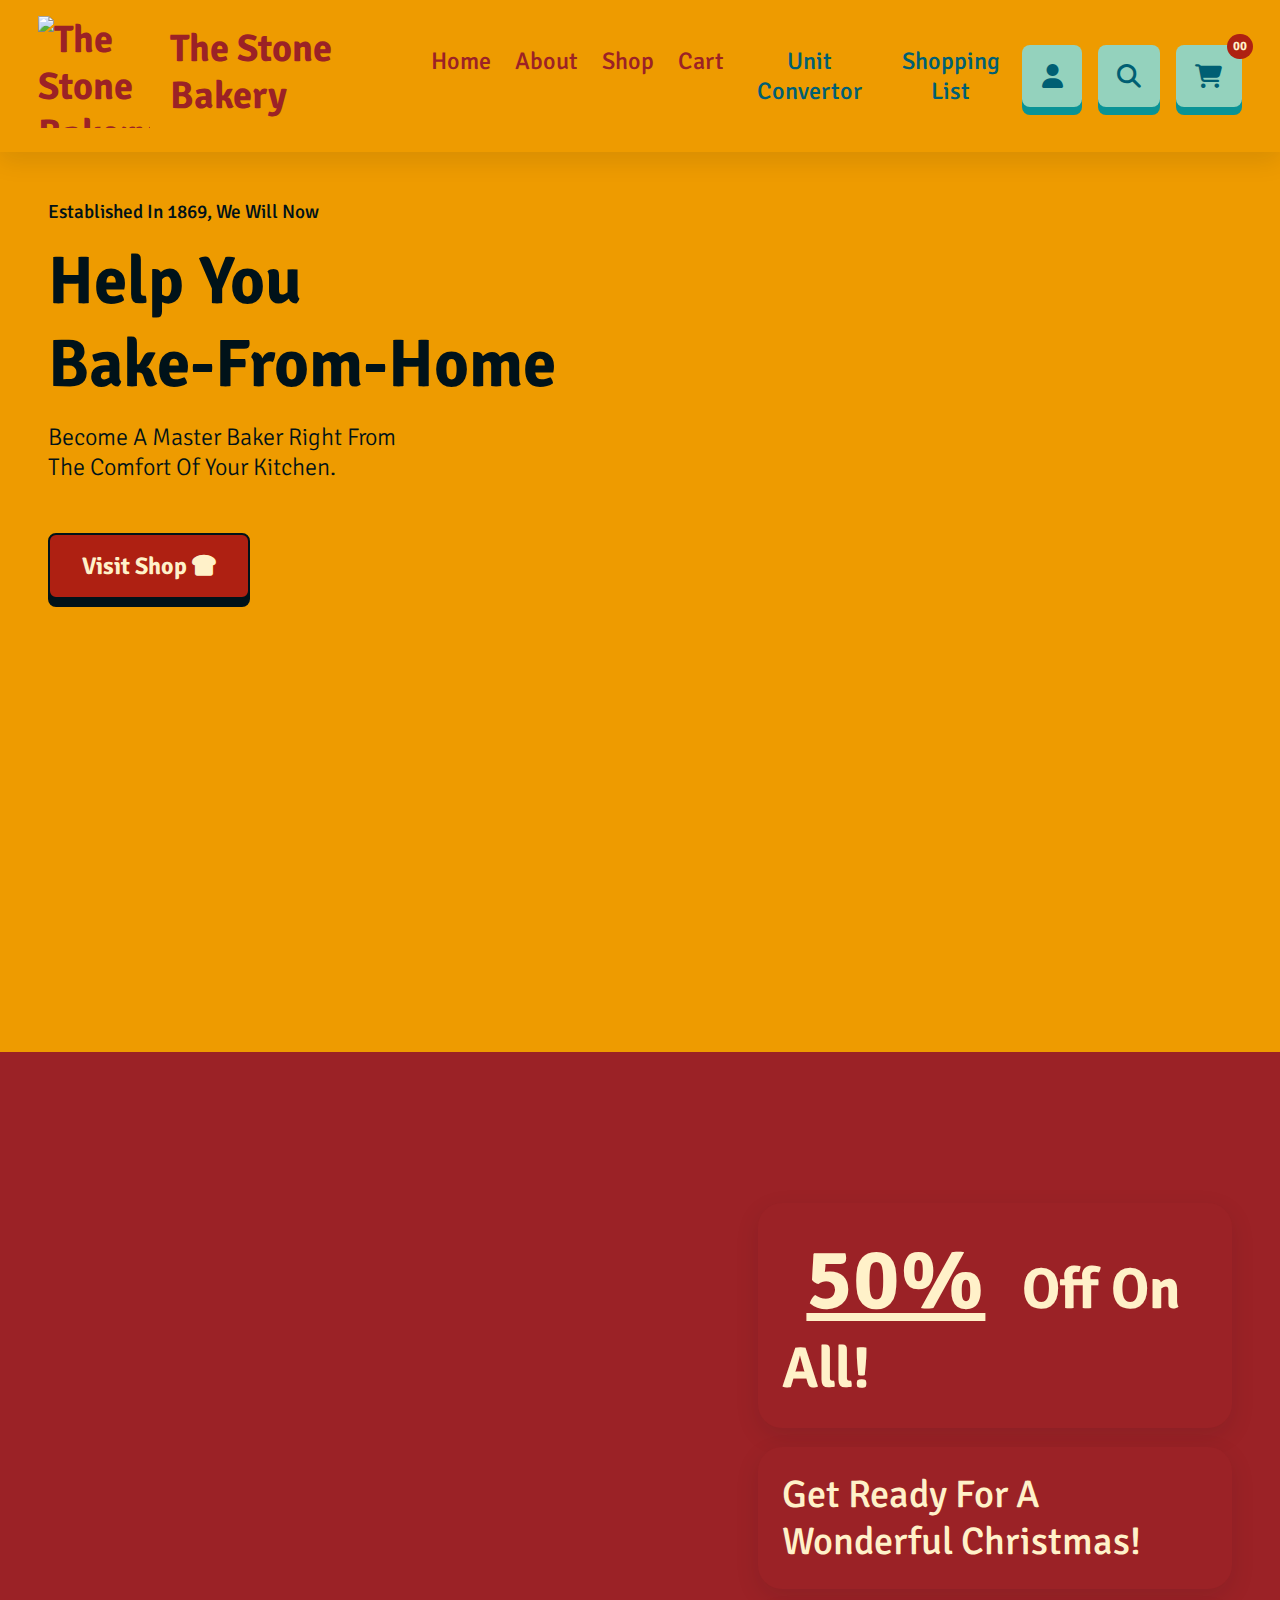
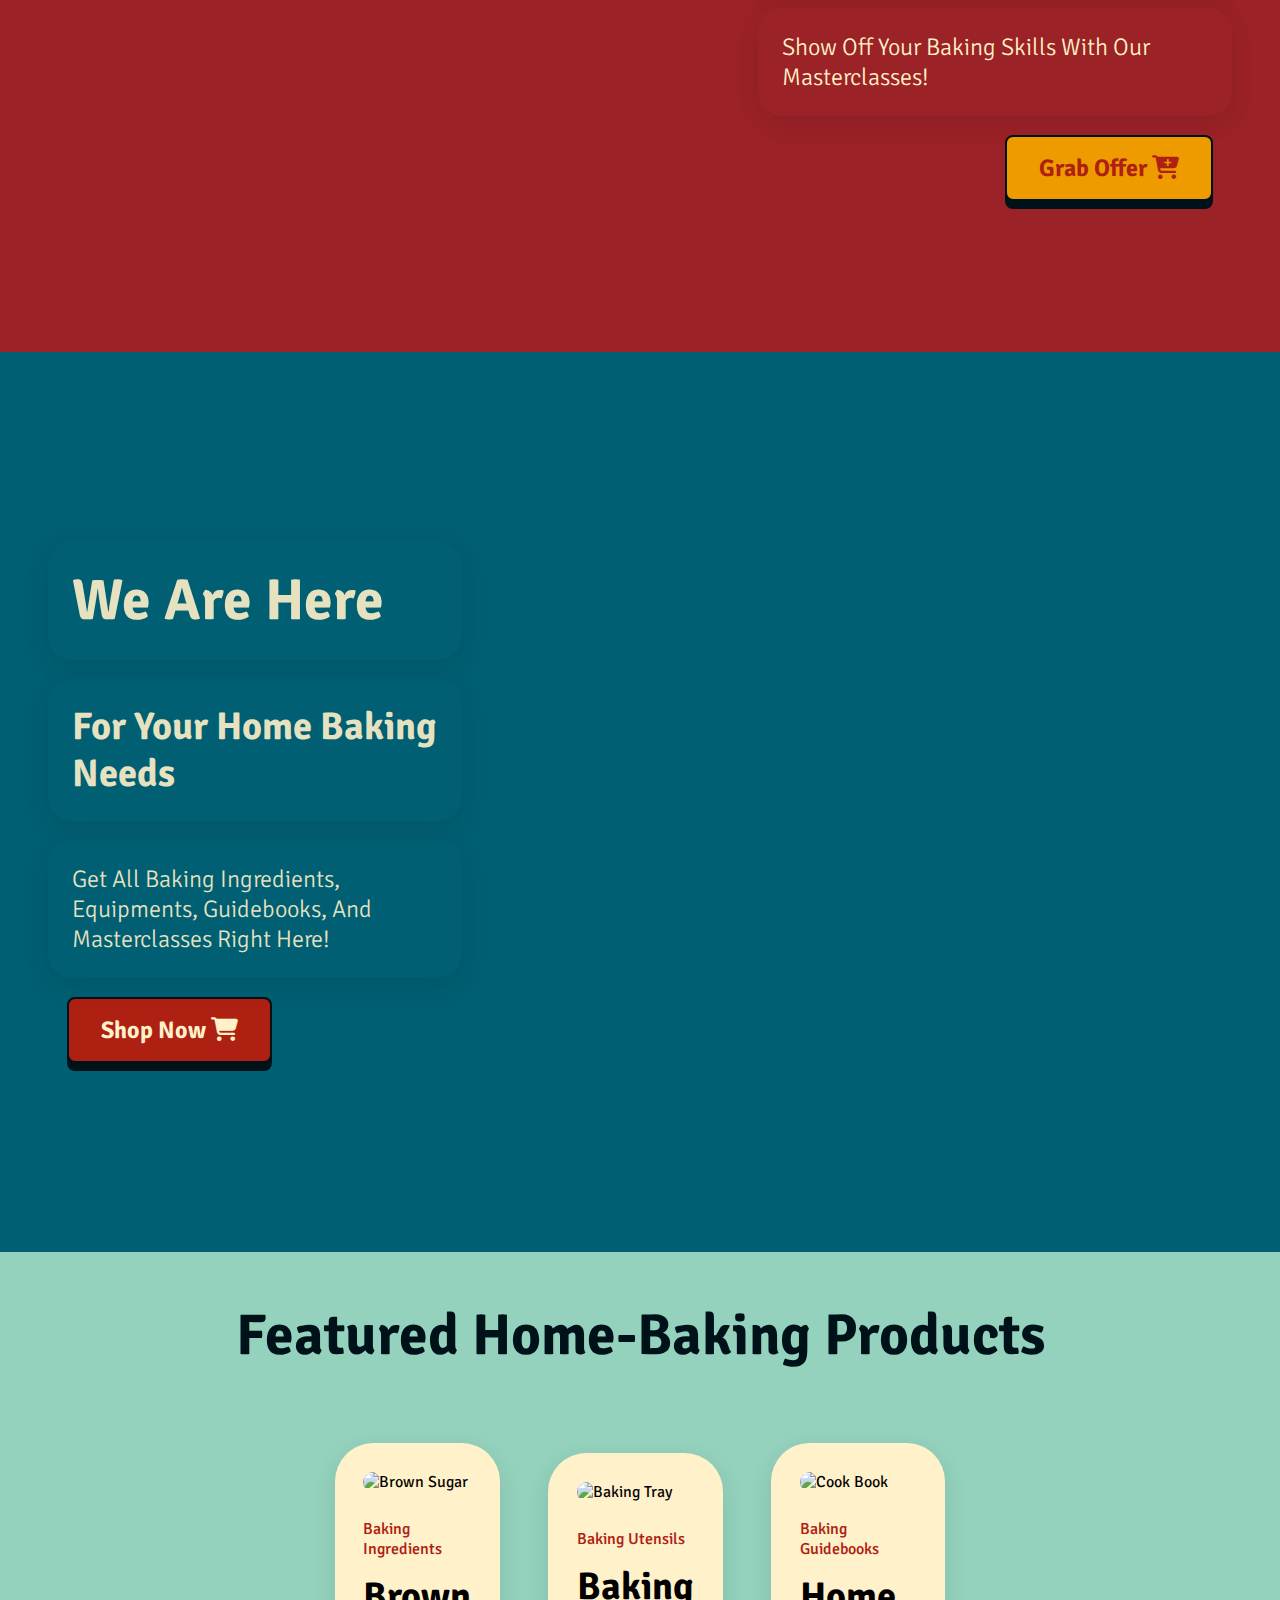
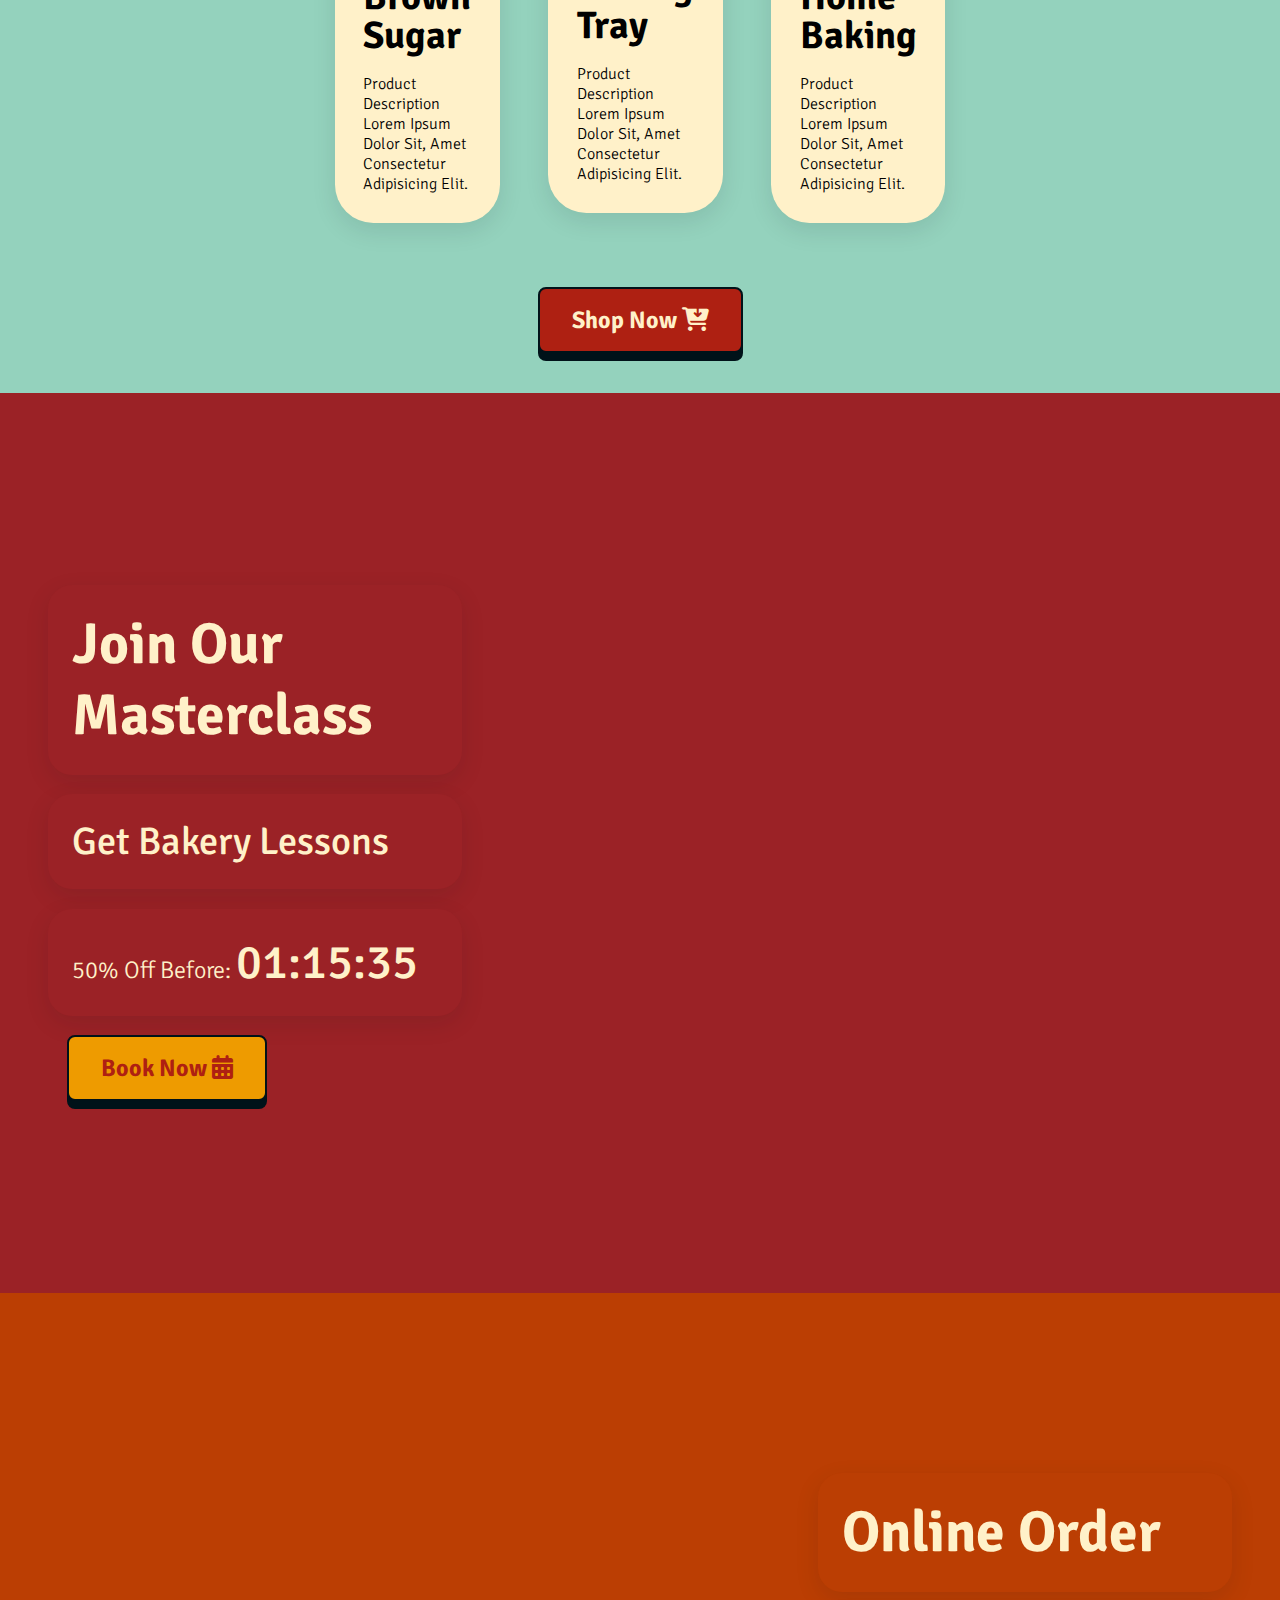
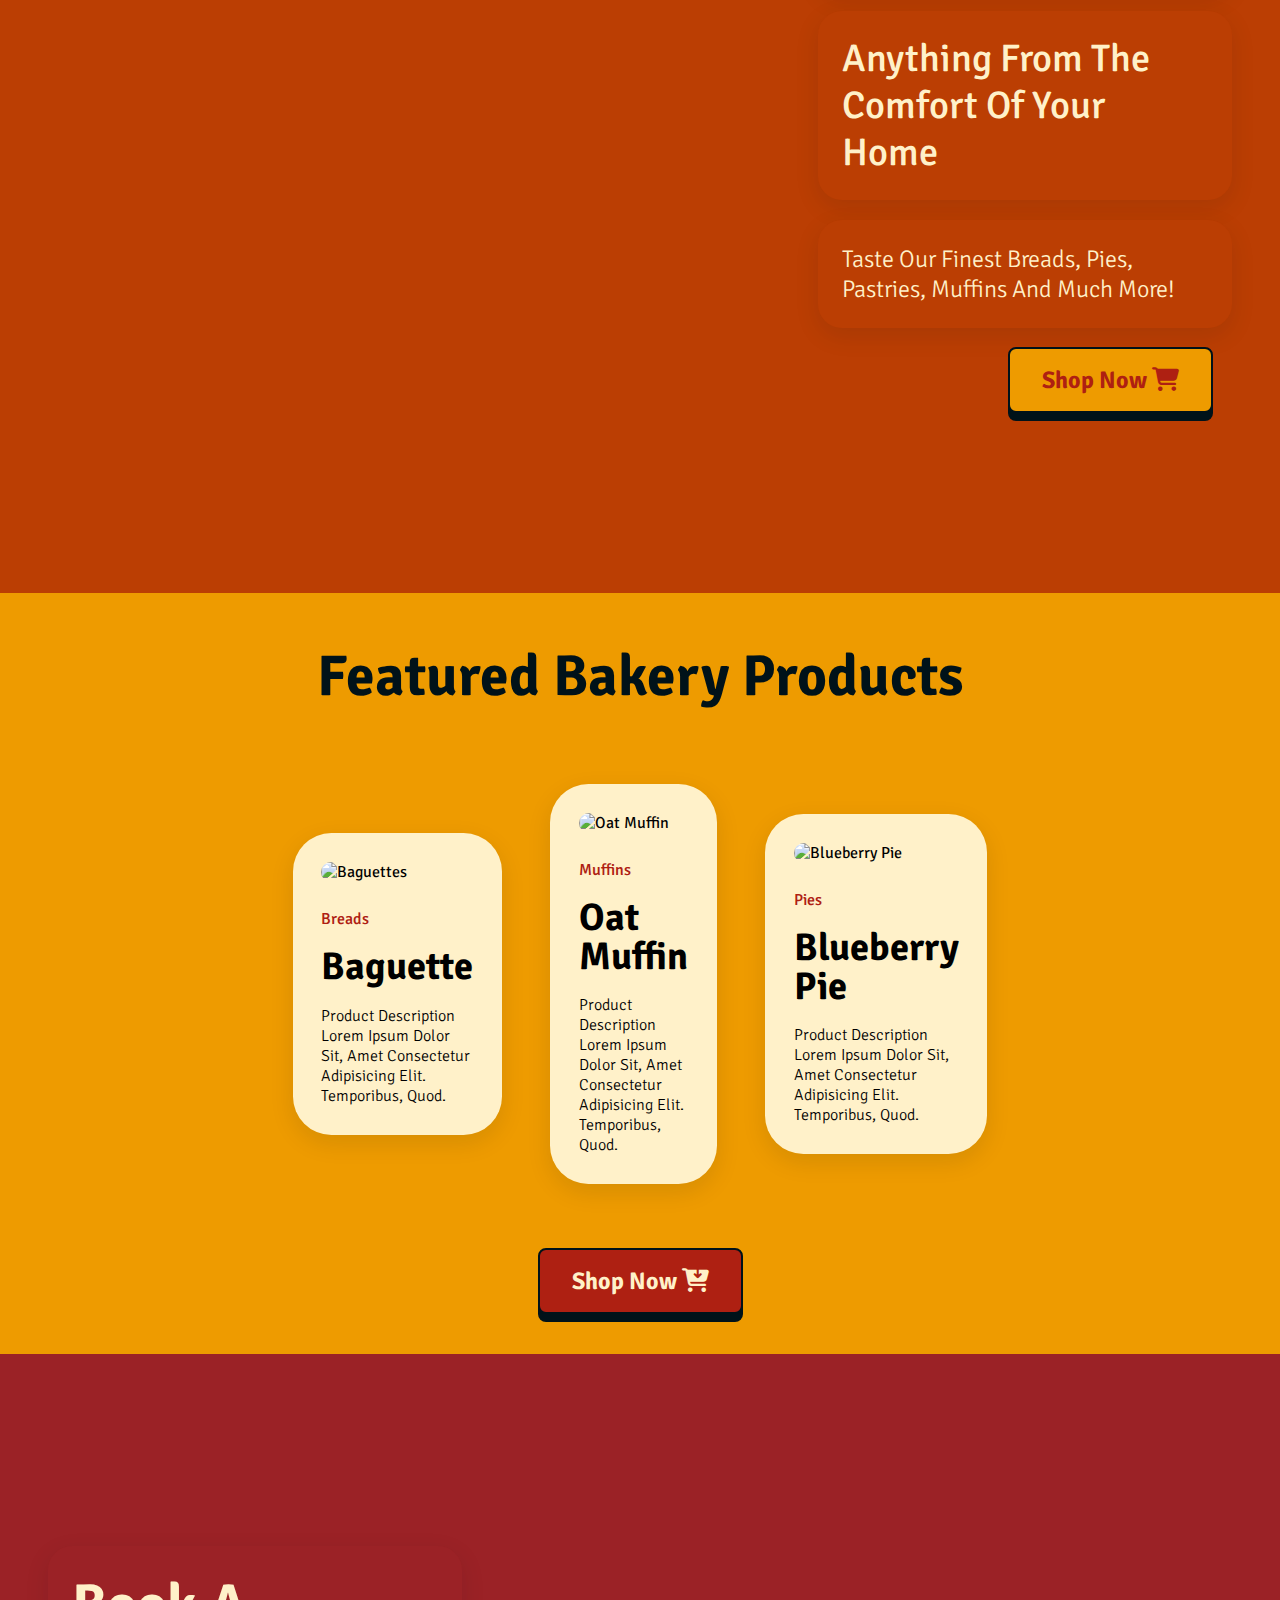
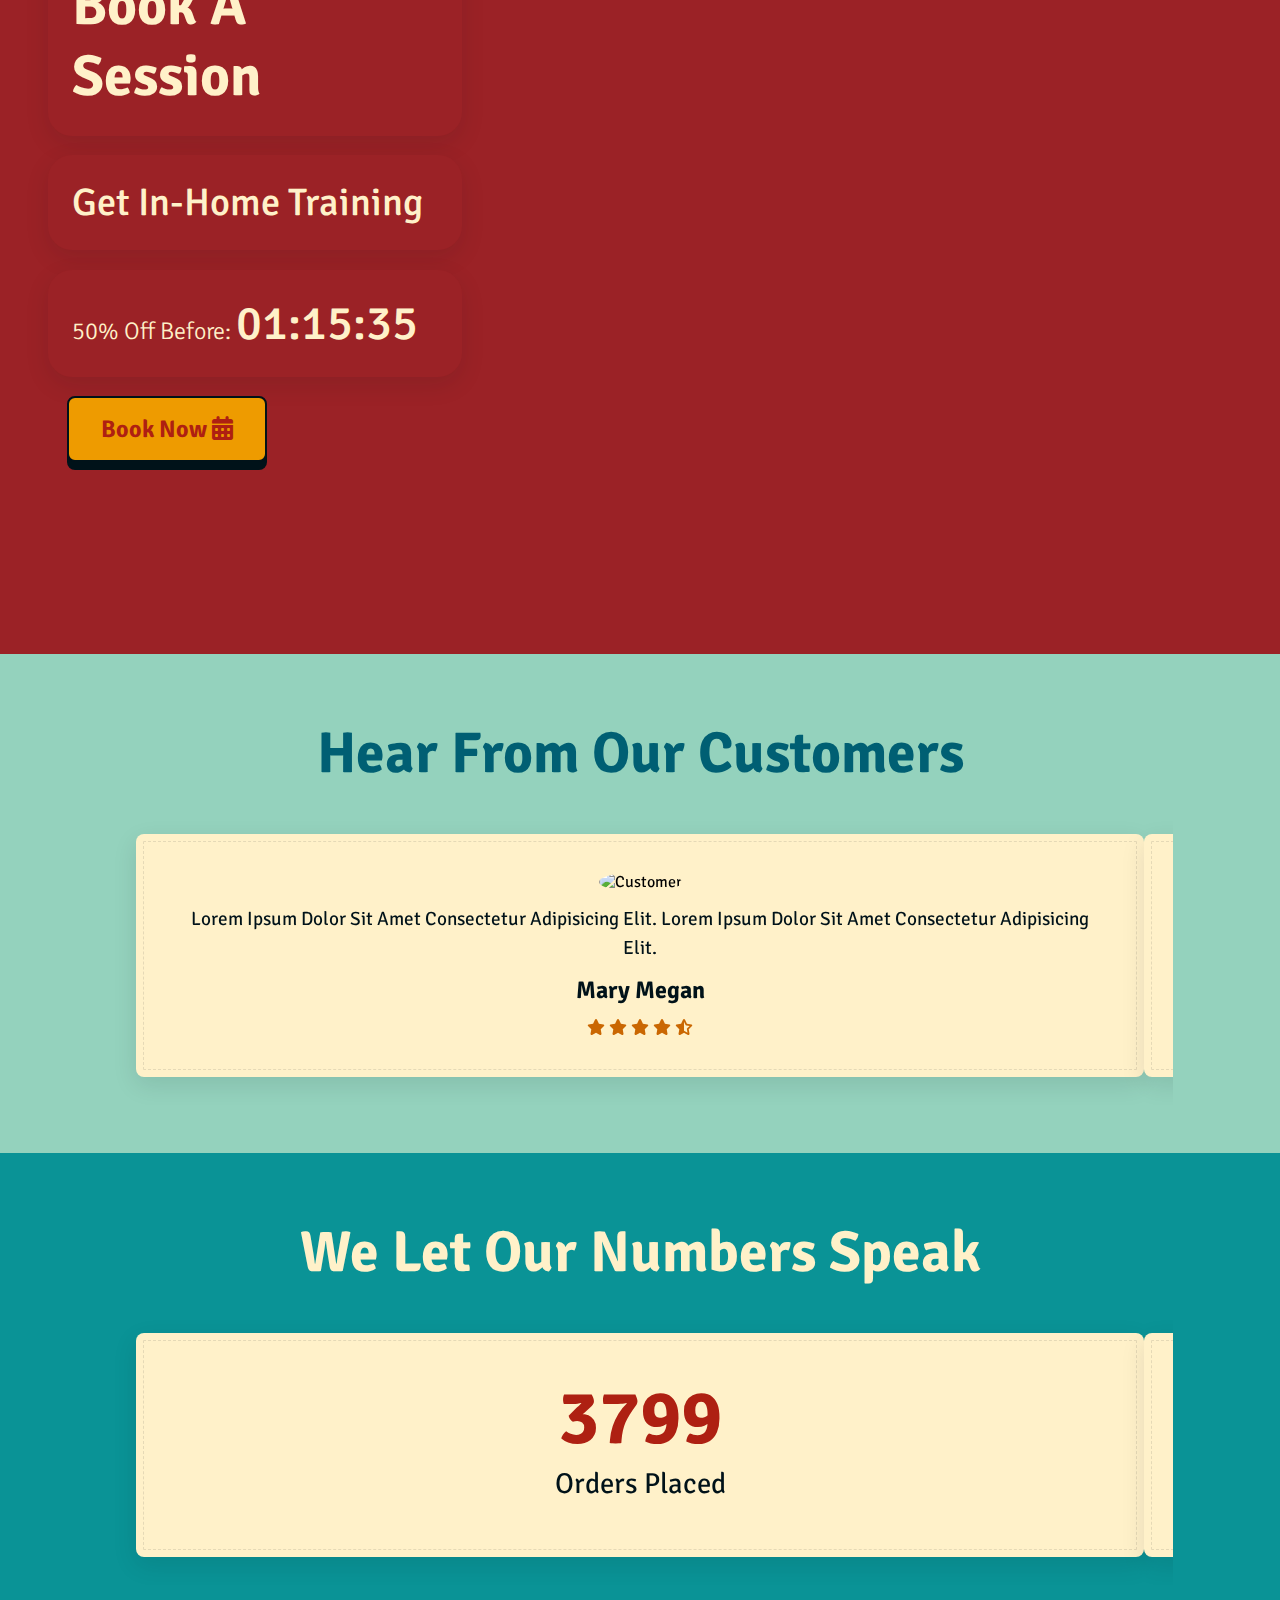
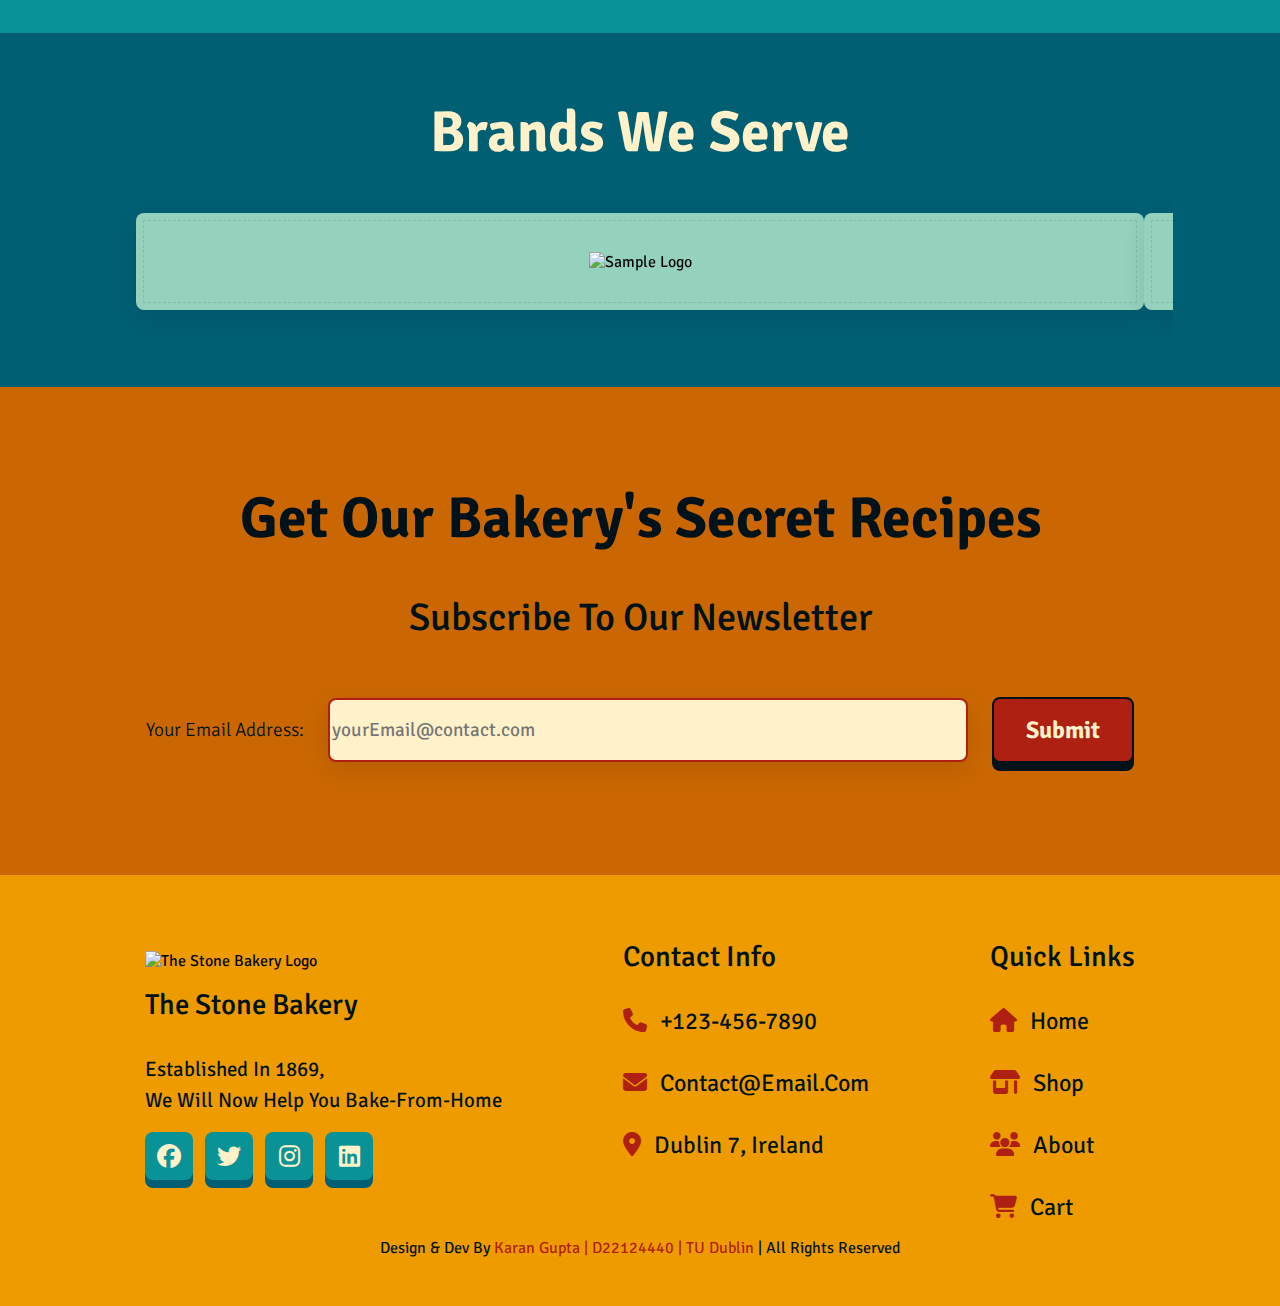
==== index.html @ f8091e41 "Add files via upload" ====
<!DOCTYPE html>
<html lang="en">
  <head>
    <meta charset="UTF-8" />
    <meta http-equiv="X-UA-Compatible" content="IE=edge" />
    <meta name="viewport" content="width=device-width, initial-scale=1.0" />
    <meta
      name="description"
      content="Your favorite bakery in Dublin, The Stone Bakers, established in 1869, is now going to give you a helping hand in your home baking efforts!"
    />
    <meta
      name="keywords"
      content="Bakery, Home Baking, Bakers, Learn Baking, Dublin Bakery"
    />
    <meta name="author" content="The Stone Bakers" />

    <title>Home: The Stone Bakery</title>

    <!-- favicon link-->
    <link
      rel="icon"
      type="image/x-icon"
      href="img/TheStoneBakery_Favicon.png"
    />

    <!-- css stylesheet link -->
    <link rel="stylesheet" href="styles.css" />

    <!-- font awesome cdn link -->
    <link
      rel="stylesheet"
      href="https://cdnjs.cloudflare.com/ajax/libs/font-awesome/6.2.1/css/all.min.css"
    />

    <!-- swiper slider CDN -->
    <link
      rel="stylesheet"
      href="https://cdn.jsdelivr.net/npm/swiper@8/swiper-bundle.min.css"
    />
  </head>

  <body>
    <!-- header sections starts -->
    <header class="header">
      <!-- brand logo -->
      <a href="index.html" class="logo">
        <img
          src="img/StoneBakeryLogo-01.png"
          alt="the stone bakery logo"
          title="the stone bakery logo"
        />
        The Stone Bakery</a
      >

      <!-- navigation menu starts -->
      <nav class="navbar">
        <i class="fas fa-times" id="head-nav-close"></i>
        <a href="index.html" title="home">
          <i class="fas fa-home-lg"></i> Home</a
        >
        <a href="about.html" title="about us">
          <i class="fas fa-users"></i> About</a
        >
        <a href="shop.html" title="bakery shop">
          <i class="fas fa-shop"></i>Shop</a
        >
        <a href="cart.html" title="shopping cart">
          <i class="fas fa-cart-shopping"></i>Cart</a
        >
        <button type="button" id="unitBtn" title="unit convertor">
          <i class="fas fa-weight"></i> unit convertor
        </button>
        <button type="button" id="groceryBtn" title="my grocery list">
          <i class="fas fa-list-check"></i> shopping list
        </button>
      </nav>
      <!-- navigation menu ends -->

      <!-- nav menu icons start -->
      <section class="icons">
        <button
          class="fas fa-user"
          id="login-btn"
          title="user login"
          type="button"
        ></button>

        <button
          class="fas fa-search"
          id="search-btn"
          title="search"
          type="button"
        ></button>
        <button
          class="fas fa-shopping-cart"
          id="cart-btn"
          title="shopping cart"
          type="button"
        >
          <div class="itemNumIndicator"><p id="headerItemCount">00</p></div>
        </button>
        <button
          class="fas fa-bars"
          id="menu-btn"
          title="menu"
          type="button"
        ></button>
      </section>
      <!-- nav menu icons ends -->

      <!-- search input box starts -->
      <form action="" class="search-form">
        <div class="fas fa-times" id="search-close"></div>
        <input
          type="search"
          name="search"
          id="filterInput"
          placeholder="search from menu..."
        />

        <ul id="names" class="collection with-header">
          <li class="collection-item">
            <a href="">flat bread</a>
          </li>

          <li class="collection-item">
            <a href="">brown bread</a>
          </li>

          <li class="collection-item">
            <a href="">multigrain</a>
          </li>

          <li class="collection-item">
            <a href="">soda bread</a>
          </li>

          <li class="collection-item">
            <a href="">sourdough</a>
          </li>

          <li class="collection-item">
            <a href="">whole wheat</a>
          </li>

          <li class="collection-item">
            <a href="">yeast</a>
          </li>

          <li class="collection-item">
            <a href="">eggs</a>
          </li>

          <li class="collection-item">
            <a href="">flour</a>
          </li>

          <li class="collection-item">
            <a href="">sugar</a>
          </li>

          <li class="collection-item">
            <a href="">bread pan</a>
          </li>

          <li class="collection-item">
            <a href="">apple pie</a>
          </li>

          <li class="collection-item">
            <a href="">walnut pie</a>
          </li>

          <li class="collection-item">
            <a href="">date pie</a>
          </li>

          <li class="collection-item">
            <a href="">bear claw</a>
          </li>

          <li class="collection-item">
            <a href="">cheese cake</a>
          </li>

          <li class="collection-item">
            <a href="">rolling pin</a>
          </li>

          <li class="collection-item">
            <a href="">banana bread</a>
          </li>

          <li class="collection-item">
            <a href="">fig cake</a>
          </li>

          <li class="collection-item">
            <a href="">apple cake</a>
          </li>

          <li class="collection-item">
            <a href="">swiss roll</a>
          </li>

          <li class="collection-item">
            <a href="">carrot cake</a>
          </li>

          <li class="collection-item">
            <a href="">pineapple pastry</a>
          </li>

          <li class="collection-item">
            <a href="">butterscotch pastry</a>
          </li>

          <li class="collection-item">
            <a href="">cream</a>
          </li>

          <li class="collection-item">
            <a href="">butter</a>
          </li>

          <li class="collection-item">
            <a href="">baking soda</a>
          </li>

          <li class="collection-item">
            <a href="">raisins</a>
          </li>

          <li class="collection-item">
            <a href="">mixing bowls</a>
          </li>

          <li class="collection-item">
            <a href="">whipper</a>
          </li>

          <li class="collection-item">
            <a href="">baking paper</a>
          </li>

          <li class="collection-item">
            <a href="">berries</a>
          </li>
        </ul>
      </form>
      <!-- search input box ends -->

      <!-- shopping cart box starts  -->
      <section class="shopping-cart">
        <i class="fas fa-times" id="head-cart-close"></i>
        <h3>Total Items in Your Cart:</h3>
        <h2 id="headerCartQuantity">00</h2>
        <h3>Your Total Bill:</h3>
        <h2 id="headerCartPrice">00</h2>
        <a href="cart.html"
          ><button type="button" class="tertiaryBtn">
            View Your Cart <i class="fas fa-cart-shopping"></i></button
        ></a>
      </section>

      <!-- shopping cart box ends  -->

      <!-- user login form box starts -->

      <form onsubmit="alertOnSubmit()" class="login-form">
        <h3>
          <i class="fas fa-user-circle"></i> login
          <i class="fas fa-times" id="head-login-close"></i>
        </h3>

        <p>
          Email Address:
          <input
            type="email"
            class="box"
            title="email address"
            placeholder="yourName@example.com"
            id="header-login-email"
            oninput="emailValidityCheck(headerInputEmail, headerOutputEmail)"
          />
        </p>
        <div id="email-output">required</div>

        <p>
          Password:
          <input
            type="password"
            class="box"
            placeholder="your password"
            title="password"
            id="header-login-psw"
            oninput="passwordValidityCheck(headerInputPsw, headerOutputPsw)"
          />
        </p>
        <div id="header-psw-output">required</div>

        <p>forgot your password? <a href="#">click here</a></p>
        <p>don't have an account? <a href="#">create now</a></p>
        <button class="primaryBtn" type="submit">
          login <i class="fas fa-user"></i>
        </button>
      </form>

      <!-- user login form box ends -->

      <!-- weight convertor modal box starts -->
      <form action="" class="convertor-form">
        <h3>
          <i class="fas fa-spoon"></i> Unit Convertor
          <i class="fas fa-times" id="close-convertor"></i>
        </h3>

        <p>Quantity:</p>
        <article class="input-wrapper">
          <label for="cups">cups: </label>
          <input type="number" id="cups" value="1" />
        </article>

        <article class="input-wrapper">
          <label for="tbsp">tablespoon (tbsp): </label>
          <input type="number" id="tbsp" />
        </article>

        <article class="input-wrapper">
          <label for="tsp">teaspoon (tsp): </label>
          <input type="number" id="tsp" />
        </article>

        <article class="input-wrapper">
          <label for="oz">ounces (oz): </label>
          <input type="number" id="oz" />
        </article>

        <article class="input-wrapper">
          <label for="gms">grams (gms): </label>
          <input type="number" id="gms" />
        </article>

        <article class="input-wrapper">
          <label for="ml">milliliters (ml): </label>
          <input type="number" id="ml" />
        </article>

        <p>Temperature:</p>
        <article class="input-wrapper">
          <label for="degC">deg celsius (deg C): </label>
          <input type="number" id="degC" value="1" />
        </article>

        <article class="input-wrapper">
          <label for="degF">deg fahrenheit (deg F):</label>
          <input type="number" id="degF" />
        </article>
      </form>
      <!-- weight convertor modal box ends -->

      <!-- my grocery list modal box starts -->
      <section class="groceryList">
        <h2>shopping list <i class="fas fa-times" id="close-grocery"></i></h2>

        <article id="newTask">
          <input type="text" placeholder="add item here..." />
          <button type="button" class="secondaryBtn" id="push">Add</button>
        </article>

        <div id="tasks"></div>
      </section>
      <!-- my grocery list modal box ends -->
    </header>
    <!-- header sections ends -->

    <!-- home section starts -->
    <main class="home">
      <!-- hero section starts -->

      <section class="hero" id="hero">
        <article class="heroText">
          <h4>Established in 1869, we will now</h4>
          <h1>
            Help you <br />
            bake-from-home
          </h1>
          <p>Become a master baker right from the comfort of your kitchen.</p>
        </article>
        <article class="heroBtns">
          <a href="shop.html" class="secondaryBtn">
            visit Shop <i class="fas fa-bread-slice"></i>
          </a>
        </article>
      </section>

      <!-- hero section ends -->

      <!-- banner 1 starts -->
      <section class="banner1">
        <h2><span>50%</span> Off on all!</h2>
        <h3>Get Ready for a Wonderful Christmas!</h3>
        <h4>Show off your baking skills with our masterclasses!</h4>
        <button type="button" href="" class="tertiaryBtn">
          Grab Offer <i class="fas fa-cart-plus"></i>
        </button>
      </section>
      <!-- banner 1 ends -->

      <!-- banner 2 starts -->
      <section class="banner2">
        <h2>We are here</h2>
        <h3>for your home baking needs</h3>
        <h4>
          Get all baking ingredients, equipments, guidebooks, and masterclasses
          right here!
        </h4>
        <a href="shop.html" class="secondaryBtn">
          Shop Now <i class="fas fa-cart-shopping"></i>
        </a>
      </section>
      <!-- banner 2 ends -->
      <!-- banner 3 starts -->
      <section class="banner3">
        <h2>featured home-baking products</h2>
      </section>
      <!-- banner 3 ends -->

      <!-- banner 4 starts -->
      <section class="banner4">
        <section class="card-wrapper">
          <article class="card" id="productCard">
            <img src="img/product-brownSugar.jpg" alt="brown sugar" />
            <h4>baking ingredients</h4>
            <h2>brown sugar</h2>
            <p>
              product description Lorem ipsum dolor sit, amet consectetur
              adipisicing elit.
            </p>
          </article>
          <article class="card" id="productCard">
            <img src="img/product-bakingTray.jpg" alt="baking tray" />
            <h4>baking utensils</h4>
            <h2>baking tray</h2>

            <p>
              product description Lorem ipsum dolor sit, amet consectetur
              adipisicing elit.
            </p>
          </article>
          <article class="card" id="productCard">
            <img src="img/product-cookBook.jpg" alt="cook book" />
            <h4>baking guidebooks</h4>
            <h2>Home baking</h2>
            <p>
              product description Lorem ipsum dolor sit, amet consectetur
              adipisicing elit.
            </p>
          </article>
        </section>
        <a href="shop.html" class="secondaryBtn">
          Shop Now <i class="fas fa-cart-arrow-down"></i>
        </a>
      </section>
      <!-- banner 4 ends -->

      <!-- masterclass banner 1 starts -->

      <section class="masterclass1">
        <h2>Join our masterclass</h2>
        <h3>Get bakery lessons</h3>
        <h4>
          50% off before: <span class="timer" id="joinTimer">01:15:35</span>
        </h4>
        <button href="" type="button" class="tertiaryBtn">
          Book Now <i class="fas fa-calendar-alt"></i>
        </button>
      </section>

      <!-- masterclass banner 1 ends -->

      <!-- banner 5 starts -->

      <section class="banner5">
        <h2>Online order</h2>
        <h3>anything from the comfort of your home</h3>
        <h4>taste our finest breads, pies, pastries, muffins and much more!</h4>
        <a href="shop.html" class="tertiaryBtn">
          Shop Now <f class="fas fa-cart-shopping"></f>
        </a>
      </section>

      <!-- banner 5 ends -->

      <!-- banner 6 starts -->

      <section class="banner6">
        <h2>featured bakery products</h2>
      </section>

      <!-- banner 6 ends -->

      <!-- banner 7 starts -->

      <section class="banner7">
        <section class="card-wrapper">
          <article class="card" id="productCard">
            <img src="img/product-breadBaguette.jpg" alt="baguettes" />
            <h4>breads</h4>
            <h2>baguette</h2>
            <p>
              product description Lorem ipsum dolor sit, amet consectetur
              adipisicing elit. Temporibus, quod.
            </p>
          </article>
          <article class="card" id="productCard">
            <img src="img/product-oatMuffin.jpg" alt="oat Muffin" />
            <h4>muffins</h4>
            <h2>oat Muffin</h2>
            <p>
              product description Lorem ipsum dolor sit, amet consectetur
              adipisicing elit. Temporibus, quod.
            </p>
          </article>
          <article class="card" id="productCard">
            <img src="img/product-bluePie.jpg" alt="blueberry pie" />
            <h4>pies</h4>
            <h2>blueberry pie</h2>
            <p>
              product description Lorem ipsum dolor sit, amet consectetur
              adipisicing elit. Temporibus, quod.
            </p>
          </article>
        </section>
        <a href="shop.html" class="secondaryBtn">
          Shop Now <i class="fas fa-cart-arrow-down"></i>
        </a>
      </section>

      <!-- banner 7 ends -->

      <!-- masterclass banner 2 starts-->

      <section class="masterclass2">
        <h2>Book a session</h2>
        <h3>Get in-home training</h3>
        <h4>
          50% off before:
          <span class="timer" id="timer">01:15:35</span>
        </h4>
        <button type="button" href="" class="tertiaryBtn">
          Book Now <i class="fas fa-calendar-alt"></i>
        </button>
      </section>

      <!-- masterclass banner 2 ends-->

      <!-- testimonials banner starts -->

      <section class="review" id="review">
        <h2>Hear from our customers</h2>
        <article class="swiper review-slider">
          <article class="swiper-wrapper">
            <article title="customer1" class="swiper-slide box">
              <img src="img/home-profile1.jpg" alt="customer" />
              <p>
                Lorem ipsum dolor sit amet consectetur adipisicing elit. Lorem
                ipsum dolor sit amet consectetur adipisicing elit.
              </p>
              <h3>mary megan</h3>
              <article class="stars">
                <i class="fas fa-star"></i>
                <i class="fas fa-star"></i>
                <i class="fas fa-star"></i>
                <i class="fas fa-star"></i>
                <i class="fas fa-star-half-alt"></i>
              </article>
            </article>
            <article title="customer2" class="swiper-slide box">
              <img src="img/home-profile2.jpg" alt="customer" />
              <p>
                Lorem ipsum dolor sit amet consectetur adipisicing elit. Lorem
                ipsum dolor sit amet consectetur adipisicing elit.
              </p>
              <h3>emilia mason</h3>
              <article class="stars">
                <i class="fas fa-star"></i>
                <i class="fas fa-star"></i>
                <i class="fas fa-star"></i>
                <i class="fas fa-star"></i>
                <i class="fas fa-star-half-alt"></i>
              </article>
            </article>
            <article title="customer3" class="swiper-slide box">
              <img src="img/home-profile3.jpg" alt="customer" />
              <p>
                Lorem ipsum dolor sit amet consectetur adipisicing elit. Lorem
                ipsum dolor sit amet consectetur adipisicing elit.
              </p>
              <h3>pepper johnson</h3>
              <article class="stars">
                <i class="fas fa-star"></i>
                <i class="fas fa-star"></i>
                <i class="fas fa-star"></i>
                <i class="fas fa-star"></i>
                <i class="fas fa-star-half-alt"></i>
              </article>
            </article>
            <article title="customer4" class="swiper-slide box">
              <img src="img/home-profile4.jpg" alt="customer" />
              <p>
                Lorem ipsum dolor sit amet consectetur adipisicing elit. Lorem
                ipsum dolor sit amet consectetur adipisicing elit.
              </p>
              <h3>emma cooper</h3>
              <article class="stars">
                <i class="fas fa-star"></i>
                <i class="fas fa-star"></i>
                <i class="fas fa-star"></i>
                <i class="fas fa-star"></i>
                <i class="fas fa-star-half-alt"></i>
              </article>
            </article>
          </article>
        </article>
      </section>

      <!-- testimonials banner starts -->

      <!-- brandNumbers banner starts -->

      <section class="brandNumbers">
        <h2>we let our numbers speak</h2>
        <article class="swiper numBox-slider">
          <article class="swiper-wrapper">
            <article title="num1" class="swiper-slide box">
              <h3>3799</h3>
              <p>Orders Placed</p>
            </article>
            <article title="num2" class="swiper-slide box">
              <h3>48999</h3>
              <p>customers served</p>
            </article>
            <article title="num3" class="swiper-slide box">
              <h3>129</h3>
              <p>recipes owned</p>
            </article>
            <article title="num4" class="swiper-slide box">
              <h3>151</h3>
              <p>Years of baking</p>
            </article>
            <article title="num5" class="swiper-slide box">
              <h3>169</h3>
              <p>bakers trained</p>
            </article>
          </article>
        </article>
      </section>

      <!-- brandNumbers banner ends -->

      <!-- customer brands banner starts -->

      <section class="customerBrands">
        <h2>Brands we serve</h2>
        <article class="swiper brandBox-slider">
          <article class="swiper-wrapper">
            <article title="logo1" class="swiper-slide box">
              <img src="img/brandLogo.png" alt="sample logo" width="100px" />
            </article>
            <article title="logo2" class="swiper-slide box">
              <img src="img/brandLogo.png" alt="sample logo" width="100px" />
            </article>
            <article title="logo3" class="swiper-slide box">
              <img src="img/brandLogo.png" alt="sample logo" width="100px" />
            </article>
            <article title="logo4" class="swiper-slide box">
              <img src="img/brandLogo.png" alt="sample logo" width="100px" />
            </article>
            <article title="logo5" class="swiper-slide box">
              <img src="img/brandLogo.png" alt="sample logo" width="100px" />
            </article>
          </article>
        </article>
      </section>

      <!-- customer brands banner ends -->

      <!-- subscribeNews banner starts -->

      <section class="subscribeNews">
        <h2>get our bakery's secret recipes</h2>
        <h3>subscribe to our newsletter</h3>
        <form onsubmit="submitForm(homeSubscribeEmail)">
          <article class="inputField">
            <label for="email">your email address:</label>
            <input
              type="email"
              class="emailInput"
              name="email"
              id="subscribe-email-input"
              title="enter your email"
              placeholder="yourEmail@contact.com"
              oninput="emailValidityCheck(subscribeEmailInput, subscribeEmailOutputMsg)"
            />

            <button type="submit" class="secondaryBtn">submit</button>
          </article>
          <div id="subscribe-output-msg"></div>
        </form>
      </section>

      <!-- subscribeNews banner ends -->
    </main>

    <!-- home section ends -->

    <!-- footer section starts -->

    <footer class="footer" id="footer">
      <section class="box-container">
        <article class="box">
          <img
            src="img/TheStoneBakery_Favicon.png"
            alt="The stone bakery logo"
            width="64px"
          />
          <h3>The Stone bakery</h3>
          <p>
            Established In 1869, <br />
            We Will Now Help You Bake-From-Home
          </p>
          <article class="share">
            <a
              href="https://www.facebook.com/"
              class="fab fa-facebook"
              title="facebook"
            ></a>
            <a
              href="https://www.twitter.com/"
              class="fab fa-twitter"
              title="twitter"
            ></a>
            <a
              href="https://www.instagram.com/"
              class="fab fa-instagram"
              title="instagram"
            ></a>
            <a
              href="https://www.linkedin.com/"
              class="fab fa-linkedin"
              title="linkedin"
            ></a>
          </article>
        </article>
        <article class="box">
          <h3>contact info</h3>
          <a href="" class="links" title="links">
            <i class="fas fa-phone"></i> +123-456-7890
          </a>
          <a href="" class="links" title="links">
            <i class="fas fa-envelope"></i> contact@email.com
          </a>
          <a href="" class="links" title="links">
            <i class="fas fa-map-marker-alt"></i> dublin 7, ireland
          </a>
        </article>
        <article class="box">
          <h3>quick links</h3>
          <a href="index.html" class="links" title="links">
            <i class="fas fa-home"></i> home
          </a>
          <a href="shop.html" class="links" title="links">
            <i class="fas fa-shop"></i> shop
          </a>
          <a href="about.html" class="links" title="links">
            <i class="fas fa-users"></i> about
          </a>
          <a href="cart.html" class="links" title="links">
            <i class="fas fa-cart-shopping"></i> cart
          </a>
        </article>
      </section>
      <article class="credit">
        design & dev by <span>karan gupta | D22124440 | TU Dublin</span> | all
        rights reserved
      </article>
    </footer>

    <!-- footer section ends -->

    <!-- javascript link to external cdn for swiping images action -->
    <script src="https://cdn.jsdelivr.net/npm/swiper@8/swiper-bundle.min.js"></script>

    <!-- JavaScript file attached at the end to load content first and then the script -->
    <script src="javascript/products.js"></script>
    <script src="javascript/header.js"></script>
    <script src="javascript/index.js"></script>
  </body>
</html>
---- styles.css ----
/* Common Styles File for all HTML files index, about, shop, and cart */

/* font import from google fonts */
@import url("https://fonts.googleapis.com/css2?family=Signika+Negative:wght@300;400;500;600;700&display=swap");

/* Root style variables for the complete document for reduction in code repetition */

:root {
  --rubyRed: #9b2226;
  --rufous: #ae2012;
  --rust: #bb3e03;
  --alloyOrange: #ca6702;
  --gamboge: #ee9b00;
  --mediumChampagne: #e9d8a6;
  --middleBlueGreen: #94d2bd;
  --viridianGreen: #0a9396;
  --blueSapphire: #005f73;
  --richBlack: #001219;
  --antiquewhite: #fff1c9;
  --box-shadow: 0 0.5rem 1.5rem rgba(0, 18, 25, 0.1);
  --border: var(--rufous) 0.15rem solid;
  --border-small: var(--rufous) 0.05rem solid;
  --outline: 0.1rem solid rgba(0, 18, 25, 0.1);
  --outline-hover: 0.2rem solid var(--richBlack);
}

/* Standard root styles for the full body of html documents to reset box sizing and fonts */

* {
  font-family: "Signika Negative", sans-serif;
  margin: 0;
  box-sizing: border-box;
  outline: 0;
  border: none;
  text-decoration: none;
  text-transform: capitalize;
  transition: all 0.2s linear;
}

/* remove scroll in x-direction, set scroll behavior and set scroll padding to avoid clash of header bar and content */

html {
  overflow-x: hidden;
  scroll-behavior: smooth;
  scroll-padding-top: 7rem;
}

/* set background color of body */

body {
  background: var(--mediumChampagne);
  overflow-x: hidden;
}

/* button style starts*/

.primaryBtn {
  margin: 1rem auto;
  display: inline-block;
  padding: 1rem 2rem;
  font-size: 1.5rem;
  border-radius: 0.5rem;
  border: var(--gamboge) 0.15rem solid;
  color: var(--antiquewhite);
  cursor: pointer;
  background-color: var(--rufous);
  font-weight: 700;
  box-shadow: 0rem 0.5rem var(--gamboge);
}

.primaryBtn:active {
  transform: translateY(0.5rem);
  box-shadow: none;
  background: var(--alloyOrange);
}

.primaryBtn:hover {
  border-color: var(--richBlack);
}

.secondaryBtn {
  margin: 1rem auto;
  display: inline-block;
  padding: 1rem 2rem;
  font-size: 1.5rem;
  border-radius: 0.5rem;
  border: var(--richBlack) 0.15rem solid;
  color: var(--antiquewhite);
  cursor: pointer;
  background-color: var(--rufous);
  font-weight: 700;
  box-shadow: 0rem 0.5rem var(--richBlack);
}

.secondaryBtn:active {
  transform: translateY(0.5rem);
  box-shadow: none;
  background-color: var(--alloyOrange);
}

.secondaryBtn:hover {
  border-color: var(--gamboge);
}

.tertiaryBtn {
  margin: 1rem auto;
  display: inline-block;
  padding: 1rem 2rem;
  font-size: 1.5rem;
  border-radius: 0.5rem;
  border: var(--richBlack) 0.15rem solid;
  color: var(--rufous);
  cursor: pointer;
  background-color: var(--gamboge);
  font-weight: 700;
  box-shadow: 0rem 0.5rem var(--richBlack);
}

.tertiaryBtn:active {
  transform: translateY(0.5rem);
  box-shadow: none;
  background-color: var(--alloyOrange);
}

.tertiaryBtn:hover {
  border-color: var(--rufous);
}

/* button style ends*/

/* header navigation styles start */

.header {
  position: sticky;
  top: 0;
  left: 0;
  right: 0;
  z-index: 1000;
  display: flex;
  flex-direction: column;
  align-items: center;
  justify-content: center;
  padding: 1rem 0;
  background-color: var(--gamboge);
  box-shadow: var(--box-shadow);
}

.header .logo {
  font-size: 1.8rem;
  font-weight: 700;
  color: var(--rubyRed);
  display: flex;
  justify-content: center;
  align-items: center;
  gap: 0.5rem;
  margin-bottom: 0.5rem;
}
.header .logo img {
  width: 4rem;
  height: 4rem;
}

.header .navbar {
  display: none;
}

.header .navbar.active {
  position: absolute;
  top: 110%;
  box-shadow: var(--box-shadow);
  border-radius: 0.5rem;
  background-color: var(--antiquewhite);
  border: var(--border);
  display: flex;
  flex-direction: column;
  gap: 1rem;
  align-items: flex-start;
  padding: 0.5rem 1.5rem;
}

.header .navbar a {
  font-weight: 500;
  color: var(--rubyRed);
  font-size: 2.1rem;
}

.header .navbar i {
  font-size: 1.5rem;
  margin: 0.8rem 0.5rem;
  margin-left: 0;
  width: 1.5rem;
  height: 1.5rem;
}

.header .navbar button {
  font-weight: 500;
  color: var(--blueSapphire);
  font-size: 2.1rem;
  padding: 0;
  background: none;
  cursor: pointer;
}

.header .navbar a:active {
  color: var(--richBlack);
  text-decoration: underline;
}
.header .navbar button:active {
  color: var(--richBlack);
  text-decoration: underline;
}

#head-nav-close {
  font-size: 1.8rem;
  color: var(--rubyRed);
  padding: 0.5rem;
  align-self: flex-end;
}

#head-nav-close:hover {
  color: var(--blueSapphire);
  transform: scale(110%);
}

#head-nav-close:active {
  color: var(--blueSapphire);
  transform: scale(90%);
}

.header .icons {
  display: flex;
  justify-content: center;
  align-items: center;
  gap: 1rem;
}

#unitBtn .header .icons {
  display: flex;
  justify-content: space-between;
  align-items: center;
  gap: 1rem;
  margin-bottom: 0.5rem;
}

.header .icons button {
  /* height: 4rem;
  width: 4rem;
  line-height: 4rem; */
  border-radius: 0.5rem;
  background: var(--middleBlueGreen);
  color: var(--blueSapphire);
  font-size: 1.5rem;
  text-align: center;
  padding: 1.2rem;
  cursor: pointer;
  /* outline: none; */
  box-shadow: 0rem 0.5rem var(--viridianGreen);
}

#cart-btn {
  position: relative;
}

.header .icons .itemNumIndicator {
  position: absolute;
  background-color: var(--rufous);
  color: var(--antiquewhite);
  font-size: 0.8rem;
  top: -0.7rem;
  right: -0.7rem;

  height: 1.6rem;
  width: 1.6rem;
  border-radius: 50%;
  display: flex;
  justify-content: center;
  align-items: center;
}

.header .icons button:active {
  box-shadow: none;
  transform: translateY(0.5rem);
}

.header .icons button:last-child {
  border: none;
  color: var(--antiquewhite);
  cursor: pointer;
  background-color: var(--rufous);
  outline: none;
  box-shadow: 0rem 0.5rem var(--richBlack);
}
/* .header .icons button:last-child:hover {
  color: var(--antiquewhite);
  background-color: var(--rust);
  box-shadow: 0rem 0.5rem var(--richBlack);
} */

.header .icons button:last-child:active {
  color: var(--antiquewhite);
  background-color: var(--rust);
  transform: translateY(0.5rem);
  box-shadow: none;
}

/* search form in header style starts */

.header .search-form {
  display: none;
}

.header .search-form.active {
  position: absolute;
  top: 110%;
  width: 90%;
  background-color: var(--antiquewhite);
  border-radius: 0.5rem;
  overflow-x: hidden;
  overflow-y: scroll;
  display: flex;
  flex-direction: column;
  align-items: flex-start;
  gap: 1rem;
  box-shadow: var(--box-shadow);
  border: var(--rufous) 0.15rem solid;
  padding: 1.2rem;
}

.header .search-form input {
  border-radius: 1rem;
  border: var(--border-small);
  width: 100%;
  background-color: #fff;
  text-transform: none;
  font-size: 1.5rem;
  color: var(--richBlack);
  padding: 1.2rem;
  box-shadow: var(--box-shadow);
}

.header .search-form ul {
  list-style-type: none;
  font-size: 1.2rem;
  display: flex;
  flex-direction: column;
  flex-flow: wrap;
  gap: 0.5rem;
  margin-left: -2rem;
}

.header .search-form li {
  padding: 0.2rem 0;
}

.header .search-form a {
  color: var(--richBlack);
  text-decoration: underline;
}

#search-close {
  font-size: 1.8rem;
  color: var(--rubyRed);
  padding: 0.5rem;
  align-self: flex-end;
}

#search-close:hover {
  color: var(--blueSapphire);
  transform: scale(110%);
}
#search-close:active {
  color: var(--blueSapphire);
  transform: scale(90%);
}

/* search form in header style ends */

/* shopping cart box in header style starts */
.header .shopping-cart {
  display: none;
}

.header .shopping-cart.active {
  position: absolute;
  top: 110%;
  display: flex;
  flex-direction: column;
  align-items: center;
  justify-content: space-between;
  padding: 1rem;
  border-radius: 0.5rem;
  box-shadow: var(--box-shadow);
  width: 90%;
  background: var(--antiquewhite);
  border: var(--rufous) 0.15rem solid;
  padding: 1.2rem;
}

.header .shopping-cart h3 {
  font-size: 1.5rem;
  font-weight: 500;
  color: var(--richBlack);
}

.header .shopping-cart h2 {
  font-size: 2.4rem;
  font-weight: 700;
  color: var(--rubyRed);
  margin-bottom: 1rem;
}

.counterIcons {
  display: flex;
  flex-direction: row;
  justify-content: center;
  align-items: center;
  gap: 1rem;
}

.counterIcons .quantity {
  text-align: center;
  font-size: 1.8rem;
  border-radius: 0.5rem;
  box-shadow: inset 0 0 0.4rem grey;
  border: var(--border);
  background: var(--antiquewhite);
  padding: 1rem;
}

.counterIcons .fa-minus-circle {
  font-size: 2.5rem;
  cursor: pointer;
  color: var(--rufous);
}

.counterIcons .fa-minus-circle:active {
  color: var(--gamboge);
  transform: scale(80%);
}

.counterIcons .fa-plus-circle {
  font-size: 2.5rem;
  cursor: pointer;
  color: var(--rufous);
}

.counterIcons .fa-plus-circle:hover {
  color: var(--rust);
  transform: scale(120%);
}

.counterIcons .fa-plus-circle:active {
  color: var(--gamboge);
  transform: scale(80%);
}

.header .shopping-cart .total {
  font-size: 2rem;
  padding: 0.5rem 0;
  text-align: center;
  color: var(--rufous);
  font-weight: 300;
}

.header .shopping-cart .total #totalValue {
  font-weight: 700;
}

.header .shopping-cart .primaryBtn {
  display: block;
  text-align: center;
  margin: 1rem auto;
}

#head-cart-close {
  font-size: 1.8rem;
  color: var(--rubyRed);
  padding: 0.5rem;
  align-self: flex-end;
}

#head-cart-close:hover {
  color: var(--blueSapphire);
  transform: scale(110%);
}

#head-cart-close:active {
  color: var(--blueSapphire);
  transform: scale(90%);
}

/* shopping cart box in header style ends */

/* user login form box style starts */

.header .login-form {
  display: none;
}

.header .login-form.active {
  position: absolute;
  top: 110%;
  width: 90%;
  box-shadow: var(--box-shadow);
  border: var(--border);
  padding: 1.2rem;
  border-radius: 0.5rem;
  background-color: var(--antiquewhite);
  text-align: center;
  display: flex;
  flex-direction: column;
  justify-content: space-between;
  align-items: flex-start;
  gap: 0.8rem;
}

.header .login-form h3 {
  font-size: 2rem;
  color: var(--rufous);
  align-self: center;
  display: flex;
  gap: 3rem;
  align-items: baseline;
}

.header .login-form .box {
  width: 100%;
  background-color: #fff;
  border-radius: 0.5rem;
  padding: 0.5rem;
  font-size: 1.2rem;
  color: var(--black);
  text-transform: none;
  border: var(--border-small);
  box-shadow: var(--box-shadow);
}

.header .login-form p {
  font-size: 1.2rem;
  padding: 0.4rem 0;
  color: var(--richBlack);
  text-align: left;
  width: 100%;
}

.header .login-form p a {
  color: var(--rufous);
  text-decoration: underline;
  font-weight: 500;
}

.header .login-form p a:hover {
  color: var(--blueSapphire);
}

.header .login-form p a:active {
  color: var(--richBlack);
}

.header .login-form #loginBtn {
  align-self: center;
}

#head-login-close {
  font-size: 1.8rem;
  color: var(--rubyRed);
  padding: 0.5rem;
}

#head-login-close:hover {
  color: var(--blueSapphire);
  transform: scale(110%);
}

#head-login-close:active {
  color: var(--blueSapphire);
  transform: scale(90%);
}

/* user login form box style ends */

/* user unit convertor box style starts */

.header .convertor-form {
  display: none;
}

.header .convertor-form.active {
  position: absolute;
  top: 110%;
  /* right: 1.2rem; */
  width: 90%;
  box-shadow: var(--box-shadow);
  border: var(--border);
  padding: 1.2rem;
  border-radius: 0.5rem;
  background-color: var(--antiquewhite);
  align-items: center;
  display: flex;
  flex-direction: column;
  justify-content: center;
}

.header .convertor-form h3 {
  font-size: 2rem;
  color: var(--blueSapphire);
  text-align: center;
}

.header .convertor-form .input-wrapper {
  padding: 0.6rem 0;
  width: min-content;
}

.header .convertor-form input {
  background-color: #fff;
  border-radius: 0.5rem;
  font-size: 1.5rem;
  color: var(--black);
  text-transform: none;
  border: var(--border-small);
  box-shadow: var(--box-shadow);
  text-align: center;
  height: 3rem;
}

.header .convertor-form p {
  font-size: 1.2rem;
  font-weight: 500;
  margin: 0.5rem auto 0 auto;
}

.header .convertor-form label {
  font-size: 1.2rem;
  padding: 0.4rem 0;
  color: var(--richBlack);
  text-align: center;
}

#close-convertor {
  font-size: 1.8rem;
  color: var(--rubyRed);
  padding: 0.5rem;
}

#close-convertor:hover {
  color: var(--blueSapphire);
}

#close-convertor:active {
  color: var(--blueSapphire);
}

/* unit convertor form box style ends */

/* grocery list modal box style starts */
.header .groceryList {
  display: none;
}

.header .groceryList.active {
  position: absolute;
  top: 110%;
  /* right: 1.2rem; */
  width: 90%;
  box-shadow: var(--box-shadow);
  border: var(--border);
  border-radius: 0.5rem;
  background-color: var(--antiquewhite);
  align-items: center;
  display: flex;
  flex-direction: column;
  justify-content: flex-start;
  gap: 1rem;
  padding: 1.2rem;
  height: 100vh;
}

.header .groceryList h2 {
  font-size: 2rem;
  color: var(--blueSapphire);
}

.header .groceryList input {
  background-color: #fff;
  border-radius: 0.5rem;
  font-size: 1.5rem;
  color: var(--black);
  text-transform: none;
  border: var(--border-small);
  box-shadow: var(--box-shadow);
  text-align: center;
  height: 4rem;
  width: 100%;
  position: relative;
}

.header .groceryList #newTask {
  display: flex;
  justify-content: center;
  align-items: center;
  flex-direction: column;
}

.header .groceryList #tasks {
  background-color: #fff;
  border: var(--border-small);
  width: 100%;
  height: 4rem;
  border-radius: 0.5rem;
  font-size: 1.5rem;
  box-shadow: var(--box-shadow);
  position: relative;
}

.header .groceryList .task {
  background-color: #fff;
  height: 4rem;
  width: 100%;
  padding: 1rem;
  margin-bottom: 1rem;
  border-radius: 0.5rem;
  display: flex;
  align-items: center;
  justify-content: space-between;
  border: var(--border-small);
  cursor: pointer;
  box-shadow: var();
}

.header .groceryList .task span {
  font-size: 1.5rem;
  font-weight: 500;
}

.header .groceryList .task button {
  background-color: var(--blueSapphire);
  color: #fff;
  height: 3rem;
  width: 3rem;
  border-radius: 0.5rem;
  border: none;
  cursor: pointer;
  outline: none;
}

.header .groceryList .completed {
  text-decoration: line-through;
}

#close-grocery {
  font-size: 1.8rem;
  color: var(--rubyRed);
  padding: 0.5rem;
}

#close-grocery:hover {
  color: var(--blueSapphire);
}

#close-grocery:active {
  color: var(--blueSapphire);
}

/* grocery list modal box style ends */

/* header navigation styles ends */

/* ------------------------------ */

/* home page - hero section style starts */
.home .hero {
  background: url(img/home-hero.jpg) no-repeat;
  background-position: right bottom;
  background-position-y: 45%;
  background-size: 150%;
  background-color: var(--gamboge);
  /* height: 100vh; */
  background-attachment: scroll;
  display: flex;
  flex-direction: column;
  justify-content: start;
  align-items: flex-start;
  padding: 1.5rem;
}

.home .hero .heroText {
  display: flex;
  flex-direction: column;
  justify-content: flex-start;
  align-items: flex-start;
  gap: 1rem;
  margin-bottom: 1rem;
}

.home .hero h4 {
  color: var(--richBlack);
  font-size: 1.2rem;
  font-weight: 500;
  background-color: var(--gamboge);
}

.home .hero h1 {
  font-size: 2.4rem;
  color: var(--richBlack);
  font-weight: 700;
  background-color: var(--gamboge);
}

.home .hero p {
  color: var(--richBlack);
  font-size: 1.2rem;
  font-weight: 300;
  width: 60%;
  background-color: var(--gamboge);
}

.home .hero .heroBtns {
  margin-top: 20rem;
  align-self: center;
}

/* home page - hero section style ends */

/* home page - banner 1 style starts  */
.home .banner1 {
  background-color: var(--rubyRed);
  /* height: 100vh; */
  background-image: url(img/home-christmas-banner.jpg);
  background-repeat: no-repeat;
  background-attachment: scroll;
  background-size: 120%;
  background-position: left top;
  display: flex;
  flex-direction: column;
  justify-content: flex-end;
  gap: 1rem;
  text-align: center;
  padding: 1.5rem;
}

.home .banner1 h2 {
  font-weight: 700;
  color: var(--antiquewhite);
  background-color: var(--rubyRed);
  padding: 1rem;
  font-size: 2.4rem;
  border-radius: 0.5rem;
  box-shadow: var(--box-shadow);
  margin-top: 20rem;
}

.home .banner1 h2 span {
  font-size: 3rem;
  text-decoration: underline;
  color: var(--antiquewhite);
}

.home .banner1 h3 {
  font-size: 1.8rem;
  color: var(--antiquewhite);
  font-weight: 500;
  background-color: var(--rubyRed);
  padding: 1rem;
  border-radius: 0.5rem;
  box-shadow: var(--box-shadow);
}

.home .banner1 h4 {
  color: var(--antiquewhite);
  font-weight: 300;
  background-color: var(--rubyRed);
  padding: 1rem;
  font-size: 1.2rem;
  border-radius: 0.5rem;
  box-shadow: var(--box-shadow);
}

/* banner 1 style ends  */

/* banner 2 style starts */
.home .banner2 {
  background-color: var(--blueSapphire);
  /* height: 100vh; */
  background-image: url(img/home-banner2.jpg);
  background-attachment: scroll;
  display: flex;
  flex-direction: column;
  justify-content: flex-end;
  gap: 1rem;
  background-repeat: no-repeat;
  background-size: cover;
  background-position: center top;
  padding: 1.5rem;
  text-align: center;
}
.home .banner2 h2 {
  background-color: var(--blueSapphire);
  padding: 1rem;
  font-size: 2.4rem;
  border-radius: 0.5rem;
  color: var(--antiquewhite);
  opacity: 90%;
  margin-top: 20rem;
  box-shadow: var(--box-shadow);
}

.home .banner2 h4 {
  background-color: var(--blueSapphire);
  padding: 1rem;
  font-size: 1.2rem;
  width: 100%;
  border-radius: 0.5rem;
  color: var(--antiquewhite);
  font-weight: 300;
  opacity: 90%;
  box-shadow: var(--box-shadow);
}

.home .banner2 h3 {
  background-color: var(--blueSapphire);
  padding: 1rem;
  font-size: 1.8rem;
  border-radius: 0.5rem;
  width: 100%;
  color: var(--antiquewhite);
  opacity: 90%;
  box-shadow: var(--box-shadow);
}

/* home page - banner 2 style ends */

/* home page - banner 3 style starts */
.home .banner3 {
  /* height: 20vh; */
  background-color: var(--middleBlueGreen);
  padding: 1.5rem;
}

.home .banner3 h2 {
  font-weight: 700;
  font-size: 2.4rem;
  color: var(--richBlack);
  text-align: center;
}
/* home page - banner 3 style ends */

/* home page - banner 4 style starts */
.home .banner4 {
  background-color: var(--middleBlueGreen);
  display: flex;
  flex-direction: column;
  /* height: max-content; */
  padding: 1.5rem;
}

.home .banner4 .card-wrapper {
  display: flex;
  flex-direction: column;
  justify-content: center;
  /* align-items: center; */
  gap: 2rem;
}

.home .banner4 .card-wrapper .card {
  background-color: var(--antiquewhite);
  /* max-height: min-content; */
  /* max-width: min-content; */
  border-radius: 2rem;
  box-shadow: var(--box-shadow);
  padding: 1.5rem;
  display: flex;
  flex-direction: column;
  justify-content: space-evenly;
  /* align-items: center; */
  text-align: center;
  gap: 0.5rem;
}

.home .banner4 .card-wrapper .card:hover {
  border: var(--border);
  box-shadow: 0rem 1rem var(--rufous);
  cursor: pointer;
  background-color: var(--antiquewhite);
}

.home .banner4 .card-wrapper .card:active {
  transform: translateY(1rem);
  box-shadow: none;
  background-color: var(--antiquewhite);
}

.home .banner4 .card-wrapper .card img {
  border-radius: 2rem;
  margin-bottom: 0.5rem;
}

.home .banner4 .card-wrapper .card h4 {
  color: var(--rufous);
  font-size: 1rem;
  font-weight: 500;
}

.home .banner4 .card-wrapper .card h2 {
  font-size: 2.4rem;
  font-weight: 700;
  line-height: 1;
}

.home .banner4 .card-wrapper .card p {
  font-size: 1rem;
  font-weight: 300;
}

/* home page - banner 4 style ends */

/* home page - masterclass1 style starts */
.home .masterclass1 {
  /* height: 100vh; */
  background-color: var(--rubyRed);
  background-image: url(img/home-masterclass1-banner.jpg);
  background-repeat: no-repeat;
  background-size: contain;
  background-attachment: scroll;
  background-position: left top;
  display: flex;
  flex-direction: column;
  justify-content: flex-end;
  padding: 1.5rem;
  text-align: center;
  gap: 1rem;
}

.home .masterclass1 h2 {
  font-size: 2.4rem;
  font-weight: 700;
  color: var(--antiquewhite);
  background-color: var(--rubyRed);
  border-radius: 0.5rem;
  padding: 1rem;
  box-shadow: var(--box-shadow);
  margin-top: 20rem;
}

.home .masterclass1 h3 {
  font-size: 1.8rem;
  color: var(--antiquewhite);
  font-weight: 500;
  background-color: var(--rubyRed);
  border-radius: 0.5rem;
  padding: 1rem;
  box-shadow: var(--box-shadow);
}

.home .masterclass1 h4 {
  font-size: 1.2rem;
  color: var(--antiquewhite);
  font-weight: 300;
  background-color: var(--rubyRed);
  border-radius: 0.5rem;
  padding: 1rem;
  box-shadow: var(--box-shadow);
}

.home .masterclass1 .timer {
  font-weight: 500;
  font-size: 2.1rem;
}

/* home page - masterclass1 style ends */

/* home page - banner5 style starts */
.home .banner5 {
  background-color: var(--rust);
  /* height: 100vh; */
  background-image: url(img/home-banner5.jpg);
  background-repeat: no-repeat;
  background-size: contain;
  background-attachment: scroll;
  background-position: center top;
  display: flex;
  flex-direction: column;
  justify-content: flex-end;
  gap: 1rem;
  padding: 1.5rem;
  text-align: center;
}

.home .banner5 h2 {
  font-size: 2.4rem;
  font-weight: 700;
  color: var(--antiquewhite);
  background-color: var(--rust);
  border-radius: 0.5rem;
  padding: 1rem;
  box-shadow: var(--box-shadow);
  margin-top: 20rem;
}

.home .banner5 h3 {
  font-size: 1.8rem;
  color: var(--antiquewhite);
  font-weight: 500;
  background-color: var(--rust);
  border-radius: 0.5rem;
  padding: 1rem;
  box-shadow: var(--box-shadow);
}

.home .banner5 h4 {
  font-size: 1.2rem;
  color: var(--antiquewhite);
  font-weight: 300;
  background-color: var(--rust);
  border-radius: 0.5rem;
  padding: 1rem;
  box-shadow: var(--box-shadow);
}

/* home page - banner5 style ends */

/* home page - banner6 style starts */
.home .banner6 {
  /* height: 20vh; */
  background-color: var(--gamboge);
  text-align: center;
  padding: 1.5rem;
}

.home .banner6 h2 {
  font-weight: 700;
  font-size: 2.4rem;
  color: var(--richBlack);
}
/* home page - banner6 style ends */

/* home page - banner7 style starts */
.home .banner7 {
  background-color: var(--gamboge);
  display: flex;
  flex-direction: column;
  /* height: max-content; */
  padding: 1.5rem;
}

.home .banner7 .card-wrapper {
  display: flex;
  flex-direction: column;
  justify-content: center;
  /* align-items: center; */
  gap: 2rem;
}

.home .banner7 .card-wrapper .card {
  background-color: var(--antiquewhite);
  /* max-height: min-content; */
  /* max-width: min-content; */
  border-radius: 2rem;
  box-shadow: var(--box-shadow);
  padding: 1.5rem;
  display: flex;
  flex-direction: column;
  justify-content: space-evenly;
  /* align-items: center; */
  text-align: center;
  gap: 0.5rem;
}

.home .banner7 .card-wrapper .card:hover {
  border: var(--border);
  box-shadow: 0rem 1rem var(--rufous);
  cursor: pointer;
  background-color: var(--antiquewhite);
}

.home .banner7 .card-wrapper .card:active {
  transform: translateY(1rem);
  box-shadow: none;
  background-color: var(--antiquewhite);
}

.home .banner7 .card-wrapper .card img {
  border-radius: 2rem;
  margin-bottom: 0.5rem;
}

.home .banner7 .card-wrapper .card h4 {
  color: var(--rufous);
  font-size: 1rem;
  font-weight: 500;
}

.home .banner7 .card-wrapper .card h2 {
  font-size: 2.4rem;
  font-weight: 700;
  line-height: 1;
}

.home .banner7 .card-wrapper .card p {
  font-size: 1rem;
  font-weight: 300;
}
/* home page - banner7 style ends */

/* home page - banner7 style starts */
.home .masterclass2 {
  /* height: 100vh; */
  background-color: var(--rubyRed);
  background-image: url(img/home-masterclass2-banner.jpg);
  background-repeat: no-repeat;
  background-size: contain;
  background-attachment: scroll;
  background-position: center top;
  display: flex;
  flex-direction: column;
  justify-content: flex-end;
  padding: 1.5rem;
  gap: 1rem;
  text-align: center;
}

.home .masterclass2 h2 {
  font-size: 2.4rem;
  font-weight: 700;
  color: var(--antiquewhite);
  background-color: var(--rubyRed);
  border-radius: 0.5rem;
  padding: 1rem;
  box-shadow: var(--box-shadow);
  margin-top: 20rem;
}

.home .masterclass2 h3 {
  font-size: 1.8rem;
  color: var(--antiquewhite);
  font-weight: 500;
  background-color: var(--rubyRed);
  border-radius: 0.5rem;
  padding: 1rem;
  box-shadow: var(--box-shadow);
}

.home .masterclass2 h4 {
  font-size: 1.2rem;
  color: var(--antiquewhite);
  font-weight: 300;
  background-color: var(--rubyRed);
  border-radius: 0.5rem;
  padding: 1rem;
  box-shadow: var(--box-shadow);
}

.home .masterclass2 .timer {
  font-weight: 500;
  font-size: 2.1rem;
}

/* home page - banner7 style ends */

/* home page - testimonials banner starts */

.home .review {
  background-color: var(--middleBlueGreen);
  /* height: max-content; */
  padding: 2rem 1rem;
}

.home .review h2 {
  font-size: 2.4rem;
  font-weight: 700;
  color: var(--blueSapphire);
  text-align: center;
  padding: 1rem;
}

.home .review .review-slider {
  padding: 1.5rem;
  height: 95%;
  width: 95%;
}

.home .review .review-slider .box {
  background: var(--antiquewhite);
  border-radius: 0.5rem;
  text-align: center;
  padding: 1.5rem;
  outline-offset: -0.5rem;
  outline: var(--outline);
  outline-style: dashed;
  box-shadow: var(--box-shadow);
  transition: 0.2s linear;
}

.home .review .review-slider .box:hover {
  outline: var(--outline-hover);
  outline-color: var(--rufous);
  outline-offset: 0rem;
}

.home .review .review-slider .box img {
  height: 10rem;
  width: 10rem;
  border-radius: 50%;
}

.home .review .review-slider .box p {
  padding: 0.8rem 0;
  line-height: 1.5;
  color: var(--richBlack);
  font-size: 1rem;
}

.home .review .review-slider .box h3 {
  padding-bottom: 0.8rem;
  color: var(--richBlack);
  font-size: 1.2rem;
}

.home .review .review-slider .box .stars i {
  color: var(--alloyOrange);
  font-size: 1rem;
}

/*  home page - testimonials banner ends */

/*  home page - brand numbers starts */

.home .brandNumbers {
  background-color: var(--viridianGreen);
  height: max-content;
  padding: 2rem 1rem;
}
.home .brandNumbers h2 {
  font-size: 2.4rem;
  font-weight: 700;
  color: var(--antiquewhite);
  text-align: center;
  padding: 1rem;
}

.home .brandNumbers .numBox-slider {
  padding: 1.5rem;
  height: 95%;
  width: 95%;
}

.home .brandNumbers .numBox-slider .box {
  background: var(--antiquewhite);
  border-radius: 0.5rem;
  text-align: center;
  padding: 1.5rem;
  outline-offset: -0.5rem;
  outline: var(--outline);
  outline-style: dashed;
  box-shadow: var(--box-shadow);
  transition: 0.2s linear;
  height: max-content;
}

.home .brandNumbers .numBox-slider .box:hover {
  outline: var(--outline-hover);
  outline-color: var(--rufous);
  outline-offset: 0rem;
}

.home .brandNumbers .numBox-slider .box p {
  padding: 0.8rem 0;
  line-height: 1.5;
  color: var(--richBlack);
  font-size: 1.5rem;
}

.home .brandNumbers .numBox-slider .box h3 {
  color: var(--rufous);
  font-size: 4rem;
  margin-bottom: -1rem;
  font-weight: 700;
}

/*  home page - brand numbers ends */

/*  home page - customer brands starts */
.home .customerBrands {
  background-color: var(--blueSapphire);
  height: max-content;
  padding: 2rem 1rem;
}

.home .customerBrands h2 {
  font-size: 2.4rem;
  font-weight: 700;
  color: var(--antiquewhite);
  text-align: center;
  padding: 1rem;
}

.home .customerBrands .brandBox-slider {
  padding: 1.5rem;
  height: 95%;
  width: 95%;
}

.home .customerBrands .brandBox-slider .box {
  background: var(--middleBlueGreen);
  border-radius: 0.5rem;
  text-align: center;
  padding: 1.5rem;
  outline-offset: -0.5rem;
  outline: var(--outline);
  outline-style: dashed;
  box-shadow: var(--box-shadow);
  transition: 0.2s linear;
  height: max-content;
}
/*  home page - customer brands ends */

/*  home page - subscribe news starts */
.home .subscribeNews {
  background-color: var(--alloyOrange);
  height: max-content;
  display: flex;
  flex-direction: column;
  justify-content: center;
  align-items: center;
  padding: 3rem 1.5rem;
}

.home .subscribeNews h2 {
  font-size: 2.4rem;
  font-weight: 700;
  color: var(--richBlack);
  text-align: center;
}

.home .subscribeNews h3 {
  font-size: 1.8rem;
  font-weight: 500;
  color: var(--richBlack);
  text-align: center;
  margin: 1rem auto;
}

.home .subscribeNews .inputField {
  display: flex;
  flex-direction: column;
  justify-content: center;
  align-items: center;
  gap: 1.5rem;
}
.home .subscribeNews .inputField label {
  color: var(--richBlack);
  font-size: 1.2rem;
  font-weight: 300;
}

.home .subscribeNews .inputField .emailInput {
  width: 90vw;
  height: 4rem;
  background-color: var(--antiquewhite);
  border-radius: 0.5rem;
  overflow: hidden;
  box-shadow: var(--box-shadow);
  border: var(--border);
  font-size: 1.2rem;
  text-transform: none;
}

/*  home page - subscribe news ends */

/* home page - main section styles end  */

/* -------------------home page style ends------------------- */

/* -------------------shop page style starts------------------- */
/* ----------------------------------------------------- */

/* shop page main section styles start  */

/* shop page hero section styles start  */
.shop .hero {
  background: url(img/shop-hero.jpg) no-repeat;
  background-position: left top;
  background-size: 180%;
  background-color: var(--gamboge);
  /* height: 100vh; */
  background-attachment: scroll;
  display: flex;
  flex-direction: column;
  justify-content: flex-start;
  align-items: flex-end;
  padding: 1.5rem;
}

.shop .hero .heroText {
  display: flex;
  flex-direction: column;
  justify-content: center;
  align-items: flex-end;
  gap: 0.5rem;
  margin-bottom: 10rem;
  margin-top: 3rem;
  text-align: right;
}

.shop .hero h4 {
  color: var(--richBlack);
  font-size: 1.2rem;
  font-weight: 500;
  background-color: var(--gamboge);
}

.shop .hero h1 {
  font-size: 2.4rem;
  color: var(--richBlack);
  font-weight: 700;
  background-color: var(--gamboge);
}

.shop .hero p {
  color: var(--richBlack);
  font-size: 1.2rem;
  font-weight: 300;
  width: 60%;
  background-color: var(--gamboge);
}

.shop .hero .heroBtns {
  text-align: center;
  margin: 0 auto;
}

/* shop page hero section styles end  */

/* shop page banner1 style starts */
.shop .banner1 {
  /* height: 30vh; */
  background-color: var(--alloyOrange);
  text-align: center;
  display: flex;
  justify-content: center;
  align-items: center;
  padding: 1.5rem;
}
.shop .banner1 h2 {
  font-weight: 700;
  font-size: 2.4rem;
  color: var(--richBlack);
}
/* shop page banner1 style ends */

/* shop page banner2 style starts */
.shop .banner2 {
  /* height: max-content; */
  background-color: var(--gamboge);
  display: flex;
  flex-direction: column;
  /* justify-content: center;
  align-items: center; */
  padding: 3rem 1.5rem;
}

.shop .banner2 h2 {
  font-size: 2.4rem;
  font-weight: 700;
  color: var(--richBlack);
  margin: 1.5rem auto;
  text-align: center;
}

.shop .banner2 .card-wrapper {
  display: flex;
  flex-direction: column;
  justify-content: center;

  gap: 2rem;
}

.shop .banner2 .card-wrapper .card {
  background-color: var(--antiquewhite);
  /* height: 70vh;
  width: 85vw; */
  border-radius: 2rem;
  box-shadow: var(--box-shadow);
  padding: 1.2rem;
  display: flex;
  flex-direction: column;
  /* justify-content: space-evenly;
  align-items: center; */
  text-align: center;
  gap: 0.5rem;
}

/* .shop .banner2 .card-wrapper .card:hover {
  border: var(--border);
  box-shadow: 0rem 1rem var(--rufous);
  cursor: pointer;
  background-color: var(--antiquewhite);
}

.shop .banner2 .card-wrapper .card:active {
  transform: translateY(1rem);
  box-shadow: none;
  background-color: var(--antiquewhite);
} */

.shop .banner2 .card-wrapper .card img {
  border-radius: 2rem;
  box-shadow: var(--box-shadow);
  margin-bottom: 0.5rem;
}

.shop .banner2 .card-wrapper .card h2 {
  font-size: 1.8rem;
  font-weight: 700;
  margin: 0rem auto;
  color: var(--richBlack);
}

.shop .banner2 .card-wrapper .card .content .price {
  margin: 0.5rem auto;
  font-size: 1.5rem;
  font-weight: 500;
  color: var(--blueSapphire);
}

/* banner2 style ends */

/* banner3 style starts */
.shop .banner3 {
  /* height: max-content; */
  background-color: var(--alloyOrange);
  background-attachment: fixed;
  display: flex;
  flex-direction: column;
  padding: 3rem 1.5rem;
}

.shop .banner3 h2 {
  font-size: 2.4rem;
  font-weight: 700;
  color: var(--richBlack);
  margin: 1.5rem auto;
}

.shop .banner3 .card-wrapper {
  display: flex;
  flex-direction: column;
  justify-content: center;
  gap: 2rem;
}

.shop .banner3 .card-wrapper .card {
  background-color: var(--antiquewhite);
  /* height: 70vh;
  width: 85vw; */
  border-radius: 2rem;
  box-shadow: var(--box-shadow);
  padding: 1.2rem;
  display: flex;
  flex-direction: column;
  /* justify-content: space-evenly;
  align-items: center; */
  text-align: center;
  gap: 0.5rem;
}

/* .shop .banner3 .card-wrapper .card:hover {
  border: var(--border);
  box-shadow: 0rem 1rem var(--rufous);
  cursor: pointer;
  background-color: var(--antiquewhite);
}

.shop .banner3 .card-wrapper .card:active {
  transform: translateY(1rem);
  box-shadow: none;
  background-color: var(--antiquewhite);
} */

.shop .banner3 .card-wrapper .card img {
  border-radius: 2rem;
  box-shadow: var(--box-shadow);
  margin-bottom: 0.5rem;
}

.shop .banner3 .card-wrapper .card h2 {
  font-size: 1.8rem;
  font-weight: 700;
  margin: 0rem auto;
  color: var(--richBlack);
}

.shop .banner3 .card-wrapper .card .content .price {
  margin: 0.5rem auto;
  font-size: 1.5rem;
  font-weight: 500;
  color: var(--blueSapphire);
}

/* banner3 style ends */

/* banner4 style starts */
.shop .banner4 {
  /* height: max-content; */
  background-color: var(--rust);
  background-attachment: fixed;
  display: flex;
  flex-direction: column;
  /* justify-content: center;
  align-items: center; */
  padding: 3rem 1.5rem;
}

.shop .banner4 h2 {
  font-size: 2.4rem;
  font-weight: 700;
  color: var(--antiquewhite);
  margin: 1.5rem auto;
}

.shop .banner4 .card-wrapper {
  display: flex;
  flex-direction: column;
  justify-content: center;
  gap: 2rem;
}

.shop .banner4 .card-wrapper .card {
  background-color: var(--antiquewhite);
  /* height: 70vh;
  width: 85vw; */
  border-radius: 2rem;
  box-shadow: var(--box-shadow);
  padding: 1.2rem;
  display: flex;
  flex-direction: column;
  /* justify-content: space-evenly;
  align-items: center; */
  text-align: center;
  gap: 0.5rem;
}

/* .shop .banner4 .card-wrapper .card:hover {
  border: var(--border);
  box-shadow: 0rem 1rem var(--rufous);
  cursor: pointer;
  background-color: var(--antiquewhite);
}

.shop .banner4 .card-wrapper .card:active {
  transform: translateY(1rem);
  box-shadow: none;
  background-color: var(--antiquewhite);
} */

.shop .banner4 .card-wrapper .card img {
  border-radius: 2rem;
  box-shadow: var(--box-shadow);
  margin-bottom: 0.5rem;
}

.shop .banner4 .card-wrapper .card h2 {
  font-size: 1.8rem;
  font-weight: 700;
  margin: 0rem auto;
  color: var(--richBlack);
}

.shop .banner4 .card-wrapper .card .content .price {
  margin: 0.5rem auto;
  font-size: 1.5rem;
  font-weight: 500;
  color: var(--blueSapphire);
}

/* banner4 style ends */

/* banner5 style starts */
.shop .banner5 {
  /* height: 20vh; */
  background-color: var(--rufous);
  display: flex;
  justify-content: center;
  align-items: center;
  padding: 1.5rem;
}

/* banner5 style ends  */

/* banner6 starts */
.shop .banner6 {
  /* height: 30vh; */
  background-color: var(--viridianGreen);
  text-align: center;
  display: flex;
  justify-content: center;
  align-items: center;
  padding: 1.5rem;
}
.shop .banner6 h2 {
  font-weight: 700;
  font-size: 2.4rem;
  color: var(--richBlack);
}
/* banner6 ends */

/* banner7 starts */
.shop .banner7 {
  background-color: var(--middleBlueGreen);
  height: max-content;
  padding: 3rem 1.5rem;
}

.shop .banner7 .title {
  text-align: center;
  margin-bottom: 1rem;
}

.shop .banner7 h2 {
  font-size: 2.4rem;
  font-weight: 500;
}
.shop .banner7 .btn-container {
  margin-bottom: 4rem;
  display: flex;
  flex-direction: column;
  gap: 1.2rem;
  align-items: flex-start;
  flex-flow: wrap;
  justify-content: center;
}
.shop .banner7 .btn-container .filter-btn {
  background: transparent;
  border: 0.1rem solid var(--blueSapphire);
  font-size: 1.8rem;
  text-transform: capitalize;
  font-weight: 500;
  padding: 0.7rem;
  border-radius: 0.5rem;
  color: var(--blueSapphire);
  cursor: pointer;
  box-shadow: 0 0.5rem var(--blueSapphire);
}
.shop .banner7 .btn-container .filter-btn:hover {
  background: var(--viridianGreen);
  color: var(--middleBlueGreen);
  border-color: var(--blueSapphire);
  box-shadow: 0 0.5rem var(--blueSapphire);
}
.shop .banner7 .btn-container .filter-btn:active {
  background: var(--blueSapphire);
  color: var(--middleBlueGreen);
  border-color: var(--viridianGreen);
  box-shadow: none;
  transform: translateY(0.5rem);
}

.shop .banner7 .card-wrapper {
  display: flex;
  flex-direction: column;
  justify-content: center;
  align-items: center;
  gap: 2rem;
}

.shop .banner7 .card-wrapper .card {
  background-color: var(--antiquewhite);
  /* height: 70vh;
  width: 85vw; */
  border-radius: 2rem;
  box-shadow: var(--box-shadow);
  padding: 1.2rem;
  display: flex;
  flex-direction: column;
  justify-content: space-evenly;
  align-items: center;
  text-align: center;
  gap: 0.5rem;
}

.shop .banner7 .card-wrapper .card img {
  border-radius: 2rem;
  box-shadow: var(--box-shadow);
  margin-bottom: 0.5rem;
}

.shop .banner7 .card-wrapper .card h2 {
  font-size: 1.8rem;
  font-weight: 700;
  margin: 0rem auto;
  color: var(--richBlack);
}

.shop .banner7 .card-wrapper .card .content .price {
  margin: 0.5rem auto;
  font-size: 1.5rem;
  font-weight: 500;
  color: var(--blueSapphire);
}

/* banner7 ends */

/* banner8 starts */
.shop .banner8 {
  /* height: 20vh; */
  background-color: var(--blueSapphire);
  text-align: center;
  display: flex;
  justify-content: center;
  align-items: center;
  padding: 1.5rem;
}

/* banner8 ends */

/* shop page banner9 style starts */
.shop .banner9 {
  /* height: 30vh; */
  background-color: var(--rubyRed);
  text-align: center;
  display: flex;
  justify-content: center;
  align-items: center;
  padding: 1.5rem;
}
.shop .banner9 h2 {
  font-weight: 700;
  font-size: 2.4rem;
  color: var(--antiquewhite);
}
/* shop page banner9 style ends */

/* shop page banner10 style starts */
.shop .banner10 {
  height: max-content;
  background-color: var(--rufous);
  padding: 3rem 1.5rem;
}

.shop .banner10 .customForm {
  /* width: 100%;
  height: max-content; */

  box-shadow: var(--box-shadow);
  border-radius: 1rem;
  background-color: var(--antiquewhite);
  display: flex;
  flex-direction: column;
  justify-content: center;
  align-items: flex-start;

  padding: 1.5rem;
}

.shop .banner10 .customForm label {
  font-size: 1.2rem;
  font-weight: 700;
  color: var(--richBlack);
  margin-left: 0.5rem;
  margin-bottom: 0.2rem;
}

.shop .banner10 .customForm input,
textarea,
select {
  border-radius: 1rem;
  border: var(--border);
  display: block;
  font-size: 1.2rem;
  font-weight: 500;
  width: 100%;
  margin-bottom: 2.4rem;
  padding: 1.2rem;
}

.shop .banner10 .customForm #order-email-input {
  text-transform: none;
}

.shop .banner10 .customForm .bakingPref {
  display: inline-block;
  height: 1rem;
  width: 1rem;
  margin: 1rem 0.5rem;
}

/* shop page banner10 style ends */
/* shop page main section ends */

/* -------------------shop page style ends------------------- */

/* -------------------about page style starts------------------- */
/* about page - hero section styles start  */
.about .hero {
  background: url(img/about-hero.jpg) no-repeat;
  background-position: center bottom;
  background-position-y: 45%;
  background-size: 150%;
  background-color: var(--gamboge);
  /* height: 100vh; */
  background-attachment: scroll;
  display: flex;
  flex-direction: column;
  justify-content: start;
  align-items: flex-start;
  padding: 1.5rem;
}

.about .hero .heroText {
  display: flex;
  flex-direction: column;
  justify-content: center;
  align-items: flex-start;
  gap: 1rem;
  margin-bottom: 1rem;
}

.about .hero h4 {
  color: var(--richBlack);
  font-size: 1.2rem;
  font-weight: 500;
  background-color: var(--gamboge);
}

.about .hero h1 {
  font-size: 2.4rem;
  color: var(--richBlack);
  font-weight: 700;
  background-color: var(--gamboge);
}

.about .hero p {
  color: var(--richBlack);
  font-size: 1.2rem;
  font-weight: 300;
  width: 60%;

  background-color: var(--gamboge);
}

.about .hero .heroBtns {
  text-align: center;
  margin-top: 20rem;
  align-self: center;
}
/* about page - hero section styles end  */
/* about page -  banner1 INTRO style starts */
.about .banner1 {
  /* height: 100vh; */
  background-color: var(--alloyOrange);
  background-image: url(img/about-banner1.jpg);
  background-repeat: no-repeat;
  background-size: 200%;
  background-attachment: scroll;
  background-position: center top;
  display: flex;
  flex-direction: column;
  justify-content: flex-end;
  gap: 1rem;
  text-align: center;
  padding: 1.5rem;
}

.about .banner1 h2 {
  font-size: 2.4rem;
  font-weight: 700;
  color: var(--richBlack);
  background-color: var(--alloyOrange);
  box-shadow: var(--box-shadow);
  padding: 1rem;
  border-radius: 0.5rem;
  margin-top: 25rem;
}

.about .banner1 h4 {
  font-size: 1.2rem;
  font-weight: 400;
  text-transform: none;
  color: var(--richBlack);
  background-color: var(--alloyOrange);
  box-shadow: var(--box-shadow);
  padding: 1rem;
  border-radius: 0.5rem;
}
.about .banner1 p {
  font-size: 1.2rem;
  font-weight: 300;
  text-transform: none;
  color: var(--richBlack);
  background-color: var(--alloyOrange);
  box-shadow: var(--box-shadow);
  padding: 1rem;
  border-radius: 0.5rem;
}

/* about page - banner1 style ends */

/* about page - banner2 HISTORY style starts */
.about .banner2 {
  height: 100vh;
  background-color: var(--rust);
  background-image: url(img/about-banner2.jpg);
  background-repeat: no-repeat;
  background-size: cover;
  background-attachment: scroll;
  padding: 1.5rem;
  overflow-y: scroll;
}

.about .banner2 .historyCard {
  /* height: max-content; */
  /* width: 80vw; */
  background-color: var(--antiquewhite);
  opacity: 90%;
  margin: 2rem auto;
  border-radius: 0.5rem;
  padding: 2rem;
  display: flex;
  flex-direction: column;
  align-items: flex-start;
  justify-content: center;
}
.about .banner2 .historyCard h2 {
  font-size: 3rem;
  font-weight: 700;
  color: var(--rufous);
  margin: 0rem auto;
}

.about .banner2 .historyCard h3 {
  font-size: 1.8rem;
  font-weight: 500;
  color: var(--richBlack);
}
.about .banner2 .historyCard p {
  font-size: 1.2rem;
  font-weight: 300;
  color: var(--richBlack);
}

/* about page - banner2 style ends */

/* about page - banner3 WE SUPPORT style starts */
.about .banner3 {
  /* height: max-content; */
  background-color: var(--rubyRed);
  padding: 1.5rem;
  display: flex;
  flex-direction: column;
  align-items: center;
}

.about .banner3 h2 {
  margin: 0rem auto;
  font-weight: 700;
  color: var(--antiquewhite);
  font-size: 2.4rem;
  text-align: center;
  padding: 1.4rem;
}

.about .banner3 .container {
  background-color: var(--mediumChampagne);
  border-radius: 0.5rem;
  box-shadow: var(--box-shadow);
  padding: 1rem;
  display: flex;
  flex-direction: column;
  justify-content: center;
  align-items: center;
  gap: 1rem;
  width: min-content;
}

.about .banner3 .tabs {
  display: flex;
  gap: 1rem;
}

.about .banner3 .tabs h3 {
  background-color: var(--antiquewhite);
  text-align: center;
  padding: 0.8rem 0.4rem;
  border-radius: 0.5rem;
  box-shadow: var(--box-shadow);
  border: var(--border-small);
  cursor: pointer;
  font-size: 1.2rem;
  font-weight: 700;
  color: var(--richBlack);
}

.about .banner3 h3:active {
  border-color: var(--viridianGreen);
  background-color: var(--rubyRed);
  color: var(--antiquewhite);
}

/* .about .banner3 .singleTab {
  padding: 1rem;
} */

.about .banner3 .singleTab h4 {
  font-size: 1.8rem;
  font-weight: 700;
}
.about .banner3 .singleTab img {
  /* width: 100%; */
  border-radius: 1rem;
  margin: 1rem auto;
}

.about .banner3 .singleTab p {
  font-size: 1.2rem;
  font-weight: 300;
}

.about .banner3 .tab-content article {
  display: none;
}

.about .banner3 .tab-content .active {
  display: flex;
  flex-direction: column;
  align-items: center;
  justify-content: center;
}

.about .banner3 .tabs .active {
  background-color: var(--rufous);
  color: var(--antiquewhite);
  transform: translateY(0.5rem);
}

/* about page - banner3 style ends */

/* about page - banner4 TEAM style starts */
.about .banner4 {
  /* height: max-content; */
  background-color: var(--blueSapphire);
  padding: 1.5rem;
}

.about .banner4 h2 {
  font-size: 2.4rem;
  font-weight: 700;
  text-align: center;
  color: var(--antiquewhite);
  padding: 1.5rem;
}

.about .banner4 .team-wrapper {
  display: flex;
  flex-wrap: wrap;
  justify-content: center;
  align-items: center;
  gap: 2rem;
}

.about .banner4 .teamCard {
  background-color: var(--middleBlueGreen);
  /* height: 50vh;
  width: 90vw; */
  border-radius: 2rem;
  background-repeat: no-repeat;
  background-size: cover;
  text-align: center;
  border: solid 0.5rem var(--middleBlueGreen);
  display: flex;
  flex-direction: column;
  align-items: center;
  justify-content: space-evenly;
  gap: 1rem;
  box-shadow: var(--box-shadow);
  padding: 1rem;
}

.about .banner4 .teamCard:hover {
  border: var(--border);
}
.about .banner4 .teamCard:active {
  border: var(--border);
}

.about .banner4 .teamCard img {
  width: 90%;
  border-radius: 50%;
  object-fit: cover;
  border: 0.1rem solid var(--antiquewhite);
}
.about .banner4 .teamCard h3 {
  color: var(--richBlack);
  font-size: 1.8rem;
  font-weight: 700;
}
/* about page - banner4 style ends */

/* about page - banner5 FAQs style starts */
.about .banner5 {
  background-color: var(--viridianGreen);
  padding: 1.5rem;
  text-align: center;
}

.about .banner5 h2 {
  font-size: 2.4rem;
  font-weight: 700;
  padding: 1.5rem;
  color: var(--antiquewhite);
}

.about .banner5 .container {
  width: auto;
  display: flex;
  flex-direction: column;
  justify-content: space-between;
  align-items: center;
}

.about .banner5 .wrapper {
  box-shadow: var(--box-shadow);
  background-color: var(--antiquewhite);
  margin-top: 1.5rem;
  padding: 1rem;
  border-radius: 0.5rem;
}

.about .banner5 .wrapper .toggle {
  display: flex;
  justify-content: space-between;
  align-items: center;
  width: 100%;
  font-size: 1.5rem;
  background: none;
  font-weight: 700;
  margin: 0;
  padding: 0;
  cursor: pointer;
  outline: 0;
  border: none;
}

.about .banner5 .wrapper .contents {
  position: relative;
  font-size: 1.2rem;
  height: 0;
  overflow: hidden;
  transition: all 1s;
  text-align: left;
}

.about .banner5 .wrapper .contents p {
  margin-top: 1rem;
}

/* about page - banner5 style ends */

/* about page - banner6 style starts */
.about .banner6 {
  /* height: max-content; */
  background-color: var(--middleBlueGreen);
  padding: 1.5rem;
}

.about .banner6 h2 {
  font-size: 2.4rem;
  font-weight: 700;
  text-align: center;
  padding: 1.5rem;
  color: var(--blueSapphire);
}

.about .banner6 form {
  background-color: var(--antiquewhite);
  display: flex;
  flex-direction: column;
  justify-content: center;
  align-items: flex-start;
  box-shadow: var(--box-shadow);
  border-radius: 1rem;
  padding: 1.5rem;
  gap: 1.5rem;
}

.about .banner6 .contact-wrapper {
  display: flex;
  flex-direction: column;
  justify-content: center;
  align-items: flex-start;
  width: 100%;
  gap: 0.2rem;
}

.about .banner6 .contact-wrapper input {
  height: 4rem;
  border: var(--border-small);
  border-radius: 1rem;
  width: 100%;
  font-size: 1.2rem;
  font-weight: 500;
  padding: 0rem 1rem;
  background-color: #fff;
}

.about .banner6 .contact-wrapper label {
  margin-left: 0.5rem;
  font-size: 1.2rem;
  font-weight: 500;
}

.about .banner6 .contact-wrapper textarea {
  height: 8rem;
  border: var(--border-small);
  box-shadow: var(--box-shadow);
  border-radius: 1rem;
  width: 100%;
  margin: 0;
  font-size: 1.2rem;
  font-weight: 500;
  padding: 1rem;
}

#email-id {
  text-transform: none;
}

#yourName {
  text-transform: none;
}

#yourMessage {
  text-transform: none;
}

#email-wrapper {
  display: flex;
  justify-content: space-between;
  align-items: center;
  gap: 0.2rem;
  width: 100%;
}

/* #email-id {
  width: 90%;
} */

#tickIcon {
  justify-self: flex-end;
  flex-direction: row;
  height: 1.5rem;
  font-size: 1.5rem;
  color: var(--blueSapphire);
}

#error-msg {
  color: var(--rubyRed);
  font-weight: 500;
  margin-left: 0.5rem;
  display: none;
}

/* about page - banner5 style ends */

/*  about page - subscribe news starts */
.about .subscribeNews {
  background-color: var(--alloyOrange);
  /* height: max-content; */
  display: flex;
  flex-direction: column;
  justify-content: center;
  align-items: center;
  padding: 3rem 1.5rem;
}

.about .subscribeNews h2 {
  font-size: 2.4rem;
  font-weight: 700;
  color: var(--richBlack);
  text-align: center;
}
.about .subscribeNews h3 {
  font-size: 1.8rem;
  font-weight: 500;
  color: var(--richBlack);
  text-align: center;
  margin: 1rem auto;
}

.about .subscribeNews .inputField {
  display: flex;
  flex-direction: column;
  justify-content: center;
  align-items: center;
  gap: 1.5rem;
}
.about .subscribeNews .inputField label {
  color: var(--richBlack);
  font-size: 1.2rem;
  font-weight: 300;
}

#email-id-subscribe {
  width: 85vw;
  height: 4rem;
  background-color: var(--antiquewhite);
  border-radius: 0.5rem;
  box-shadow: var(--box-shadow);
  border: var(--border);
  font-size: 1.2rem;
  text-transform: none;
}

#email-wrapper-subscribe {
  display: flex;
  flex-direction: row;
  justify-content: center;
  align-items: center;
  gap: 0.2rem;
  width: 100%;
}

#tickIcon-subscribe {
  justify-self: flex-end;
  flex-direction: row;
  height: 1.5rem;
  font-size: 1.5rem;
  color: var(--blueSapphire);
}

#error-msg-subscribe {
  color: var(--richBlack);
  font-weight: 500;
  display: none;
}

.about .subscribeNews .inputField .tertiaryBtn {
  margin-top: -0.5rem;
}
/*  about page - subscribe news ends */
/* -------------------about page style ends------------------- */

/* -------------------cart page style starts------------------- */

/* cart page hero section styles start  */
.cart .hero {
  background: url(img/cart-hero.jpg) no-repeat;
  background-position: left top;
  background-size: 180%;
  background-color: var(--gamboge);
  /* height: 100vh; */
  background-attachment: scroll;
  display: flex;
  flex-direction: column;
  justify-content: flex-start;
  align-items: flex-end;
  padding: 1.5rem;
}

.cart .hero .heroText {
  display: flex;
  flex-direction: column;
  justify-content: center;
  align-items: flex-end;
  gap: 0.5rem;
  margin-bottom: 15rem;
  margin-top: 3rem;
  text-align: right;
}

.cart .hero .heroText h4 {
  color: var(--richBlack);
  font-size: 1.2rem;
  font-weight: 500;
  background-color: var(--gamboge);
}

.cart .hero .heroText h1 {
  font-size: 2.4rem;
  color: var(--richBlack);
  font-weight: 700;
  background-color: var(--gamboge);
}

.cart .hero .heroText p {
  color: var(--richBlack);
  font-size: 1.2rem;
  font-weight: 300;
  width: 60%;
  background-color: var(--gamboge);
}

.cart .hero .heroBtns {
  text-align: center;
  margin: 0 auto;
}

/* cart page hero section styles end  */

/* cart page banner1 starts  */
.cart .banner1 {
  background-color: var(--alloyOrange);
  text-align: center;
  display: flex;
  justify-content: center;
  align-items: center;
  padding: 1.5rem;
}

.cart .banner1 h2 {
  font-weight: 700;
  font-size: 2.4rem;
  color: var(--richBlack);
}
/* cart page banner1 ends  */

/* cart page banner2 - product list starts  */
.cart .banner2 {
  height: max-content;
  /* change height to max-content */
  background-color: var(--gamboge);
  display: flex;
  flex-direction: column;
  justify-content: center;
  align-items: center;
  padding: 3rem 1.5rem;
}

.cart .banner2 .text-center {
  background-color: var(--gamboge);
  box-shadow: var(--box-shadow);
  display: flex;
  flex-direction: column;
  align-items: center;
  gap: 1rem;
  text-align: center;
  border-radius: 1rem;
  padding: 1rem;
  margin-bottom: 1.5rem;
}

.cart .banner2 .text-center h2 {
  font-size: 2.4rem;
  font-weight: 700;
  color: var(--richBlack);
}

.cart .banner2 .text-center h3 {
  font-size: 1.5rem;
  font-weight: 500;
  color: var(--richBlack);
}

.cart .banner2 .text-center h4 {
  font-size: 1.2rem;
  font-weight: 300;
  color: var(--richBlack);
}

.cart .banner2 .card-wrapper {
  display: flex;
  flex-direction: column;
  justify-content: center;
  align-items: center;
  gap: 2rem;
}

.cart .banner2 .card-wrapper .card {
  background-color: var(--antiquewhite);

  border-radius: 2rem;
  box-shadow: var(--box-shadow);
  padding: 1.2rem;
  display: flex;
  flex-direction: column;
  justify-content: space-evenly;
  align-items: center;
  text-align: center;
  position: relative;
}

.cart .banner2 .card-wrapper .card .totalEach {
  margin-top: 1rem;
  color: var(--blueSapphire);
}

.cart .banner2 .card-wrapper .card img {
  border-radius: 2rem;
  box-shadow: var(--box-shadow);
  margin-bottom: 0.5rem;
}

.cart .banner2 .card-wrapper .card h2 {
  font-size: 1.8rem;
  font-weight: 700;
  margin: 0rem auto;
  color: var(--richBlack);
}

.cart .banner2 .card-wrapper .card .content .price {
  margin: 0.5rem auto;
  font-size: 1.5rem;
  font-weight: 500;
  color: var(--blueSapphire);
}

#deleteItem {
  background-color: var(--rufous);
  color: #fff;
  font-size: 1.2rem;
  padding: 0.8rem 1rem;
  border-radius: 50%;
  position: absolute;
  top: 0.6rem;
  right: 0.6rem;
  box-shadow: var(--box-shadow);
}

#deleteItem:hover {
  transform: scale(90%);
  background-color: var(--blueSapphire);
}

#deleteItem:active {
  transform: scale(100%);
  background-color: var(--blueSapphire);
}

/* cart page banner2 - product list ends  */
/* cart page banner3 - checkout form starts  */
.cart .banner3 {
  height: max-content;
  background-color: var(--viridianGreen);
  display: flex;
  flex-direction: column;
  justify-content: center;
  /* align-items: center; */
  padding: 3rem 1.5rem;
  gap: 3rem;
}

.cart .banner3 h2 {
  font-size: 2.4rem;
  font-weight: 700;
  color: var(--richBlack);
  margin: 1rem auto;
}

.cart .banner3 p {
  font-size: 1.2rem;
  font-weight: 300;
  color: var(--richBlack);
  margin: 1rem auto;
  text-align: center;
}

.cart .banner3 h3 {
  font-size: 1.8rem;
  font-weight: 500;
  color: var(--richBlack);
  text-align: center;
}

.cart .banner3 .psw {
  font-size: 1.2rem;
  font-weight: 300;
  color: var(--richBlack);
  text-align: center;
  margin: 1rem auto;
}

.cart .banner3 .loginNew,
.cart .banner3 .signUp,
.cart .banner3 .payment {
  background-color: var(--mediumChampagne);
  display: flex;
  flex-direction: column;
  justify-content: center;
  align-items: flex-start;
  box-shadow: var(--box-shadow);
  border-radius: 1rem;
  height: max-content;
  padding: 1.5rem;
  /* width: 100%; */
}

.cart .banner3 input[type="text"],
.cart .banner3 input[type="email"],
.cart .banner3 input[type="password"],
.cart .banner3 input[type="date"],
.cart .banner3 input[type="number"],
.cart .banner3 select {
  height: 4rem;
  border: var(--border-small);
  border-radius: 1rem;
  width: 100%;
  font-size: 1.2rem;
  font-weight: 500;
  padding: 0rem 1rem;
  background-color: #fff;
  text-transform: none;
}

.cart .banner3 input[type="checkbox"] {
  margin: 0.5rem auto;
  text-align: center;
}

.cart .banner3 label {
  margin-left: 0.5rem;
  font-size: 1.2rem;
  font-weight: 500;
}

/* cart page banner3 - checkout form ends  */

/* -------------------cart page style ends------------------- */

/* footer section styles starts */
.footer {
  background-color: var(--gamboge);
  height: max-content;
  padding: 1.5rem 3rem;
}

.footer .box-container {
  display: flex;
  flex-direction: column;
  justify-content: center;
  align-items: flex-start;
  gap: 1.5rem;
}

.footer .box-container .box h3 {
  font-size: 1.8rem;
  color: var(--richBlack);
  padding: 1rem 0;
  font-weight: 500;
}

.footer .box-container .box .links {
  display: block;
  font-size: 1.5rem;
  color: var(--richBlack);
  padding: 01rem 0;
}

.footer .box-container .box .links:hover {
  text-decoration: underline;
}
.footer .box-container .box .links:active {
  text-decoration: underline;
}

.footer .box-container .box .links i {
  color: var(--rufous);
  padding-right: 0.5rem;
}

.footer .box-container .box p {
  line-height: 1.5;
  font-size: 1.3rem;
  color: var(--richBlack);
  padding: 1rem 0;
}

.footer .box-container .box .share a {
  height: 3rem;
  width: 3rem;
  line-height: 3rem;
  border-radius: 0.5rem;
  font-size: 1.5rem;
  color: var(--richBlack);
  margin-right: 0.5rem;
  background: var(--viridianGreen);
  text-align: center;
  color: var(--antiquewhite);
  box-shadow: 0 0.5rem var(--blueSapphire);
}

.footer .box-container .box .share a:hover {
  background: var(--blueSapphire);
  box-shadow: 0 0.5rem var(--viridianGreen);
}

.footer .box-container .box .share a:active {
  box-shadow: none;
  transform: translateY(0.5rem);
}

.footer .credit {
  text-align: center;

  font-size: 1rem;
  color: var(--richBlack);
}
.footer .credit span {
  color: var(--rufous);
}
/* footer section styles ends */

/* -------//////---- MOBILE FIRST STYLES ENDS HERE------- */

/* ---------------------------------------------------------- */

/* -------//////---- DESKTOP STYLES STARTS HERE------- */
@media screen and (min-width: 768px) {
  /* header styles starts */
  .header {
    flex-direction: row;
    justify-content: space-between;
    align-items: center;
    padding: 1rem 2.4rem;
  }

  .header .logo {
    font-size: 2.4rem;
    gap: 1.2rem;
  }

  .header .logo img {
    width: 7rem;
    height: 7rem;
  }

  .header .icons button:hover {
    background: var(--viridianGreen);
    color: var(--middleBlueGreen);
    outline: none;
    box-shadow: 0rem 0.5rem var(--blueSapphire);
  }

  .header .navbar {
    display: flex;
    flex-direction: row;
    align-items: baseline;
    justify-content: flex-end;
    gap: 1.5rem;
    padding: 0 1rem;
  }

  #menu-btn {
    display: none;
  }

  .header .navbar i {
    display: none;
  }

  .header .navbar a,
  .header .navbar button {
    font-size: 1.5rem;
  }
  .header .navbar a:hover,
  .header .navbar button:hover {
    text-decoration: underline;
    color: var(--richBlack);
  }
  .header .search-form.active {
    right: 2.4rem;
    overflow: hidden;
    width: 60%;
  }

  .header .search-form ul {
    font-size: 1.5rem;
    gap: 0.9rem;
  }

  .header .search-form li {
    padding: 0.6rem;
  }

  .header .search-form a:hover {
    color: var(--blueSapphire);
  }

  .header .search-form a:active {
    color: var(--rufous);
  }

  .header .shopping-cart.active {
    right: 2.4rem;
    width: auto;
  }

  .header .login-form.active {
    right: 2.4rem;
    width: auto;
  }

  .header .convertor-form.active {
    right: 2.4rem;
    width: auto;
    display: grid;
    grid-template-columns: 1fr 1fr;
    column-gap: 1.5rem;
  }

  .header .groceryList.active {
    width: auto;
    right: 2.4rem;
  }
  /* header styles ends */

  /* home page styles starts */
  .home .hero {
    background-size: contain;
    background-attachment: fixed;
    background-position: right center;
    background-position-y: 6rem;
    padding: 3rem;
    height: 100vh;
  }

  .home .hero h4 {
    font-size: 1.2rem;
  }

  .home .hero h1 {
    font-size: 4.2rem;
  }

  .home .hero p {
    font-size: 1.5rem;
  }

  .home .hero .heroBtns {
    margin-top: 1.2rem;
    align-self: flex-start;
  }

  .home .banner1 {
    background-size: contain;
    background-attachment: fixed;
    background-position: left;
    align-items: flex-end;
    justify-content: center;
    text-align: left;
    padding: 3rem;
    height: 100vh;
    gap: 1.2rem;
  }

  .home .banner1 .tertiaryBtn {
    margin: 0 1.2rem;
  }

  .home .banner1 h2 {
    font-size: 3.6rem;
    padding: 1.5rem;
    border-radius: 1.5rem;
    margin: 0;
    width: 40%;
  }

  .home .banner1 h2 span {
    font-size: 5.4rem;
    padding: 1.5rem;
  }

  .home .banner1 h3 {
    font-size: 2.4rem;
    padding: 1.5rem;
    border-radius: 1.5rem;
    width: 40%;
  }

  .home .banner1 h4 {
    font-size: 1.5rem;
    border-radius: 1.5rem;
    padding: 1.5rem;
    width: 40%;
  }

  .home .banner2 {
    background-size: 60%;
    background-position: right top;
    background-attachment: fixed;
    justify-content: center;
    align-items: flex-start;
    height: 100vh;
    padding: 3rem;
    text-align: left;
    gap: 1.2rem;
  }

  .home .banner2 h2 {
    font-size: 3.6rem;
    padding: 1.5rem;
    margin: 0;
    border-radius: 1.5rem;
    width: 35%;
  }

  .home .banner2 h4 {
    font-size: 1.5rem;
    border-radius: 1.5rem;
    padding: 1.5rem;
    width: 35%;
  }

  .home .banner2 h3 {
    font-size: 2.4rem;
    padding: 1.5rem;
    border-radius: 1.5rem;
    width: 35%;
  }

  .home .banner2 .secondaryBtn {
    margin: 0 1.2rem;
  }

  .home .banner3 {
    /* height: 20vh; */
    padding: 3rem;
  }

  .home .banner3 h2 {
    font-size: 3.6rem;
  }

  .home .banner4 {
    gap: 3rem;
  }

  .home .banner4 .card-wrapper {
    flex-direction: row;
    flex-wrap: wrap;
    gap: 3rem;
    justify-content: center;
    align-items: center;
  }

  .home .banner4 .card-wrapper .card {
    padding: 1.8rem;
    max-width: min-content;
    max-height: min-content;
    border-radius: 2.4rem;
    gap: 1.2rem;
    text-align: left;
  }

  .home .masterclass1 {
    background-size: 60%;
    background-position: right center;
    background-attachment: fixed;
    justify-content: center;
    align-items: flex-start;
    height: 100vh;
    padding: 3rem;
    text-align: left;
    gap: 1.2rem;
  }

  .home .masterclass1 h2 {
    font-size: 3.6rem;
    padding: 1.5rem;
    margin: 0;
    border-radius: 1.5rem;
    width: 35%;
  }

  .home .masterclass1 h3 {
    font-size: 2.4rem;
    padding: 1.5rem;
    border-radius: 1.5rem;
    width: 35%;
  }

  .home .masterclass1 h4 {
    font-size: 1.5rem;
    border-radius: 1.5rem;
    padding: 1.5rem;
    width: 35%;
  }

  .home .masterclass1 .timer {
    font-size: 3rem;
  }

  .home .masterclass1 .tertiaryBtn {
    margin: 0 1.2rem;
  }

  .home .banner5 {
    background-size: 60%;
    background-position: left center;
    background-attachment: fixed;
    justify-content: center;
    align-items: flex-end;
    height: 100vh;
    padding: 3rem;
    text-align: left;
    gap: 1.2rem;
  }

  .home .banner5 h2 {
    font-size: 3.6rem;
    padding: 1.5rem;
    margin: 0;
    border-radius: 1.5rem;
    width: 35%;
  }

  .home .banner5 h3 {
    font-size: 2.4rem;
    padding: 1.5rem;
    border-radius: 1.5rem;
    width: 35%;
  }

  .home .banner5 h4 {
    font-size: 1.5rem;
    border-radius: 1.5rem;
    padding: 1.5rem;
    width: 35%;
  }

  .home .banner5 .tertiaryBtn {
    margin: 0 1.2rem;
  }

  .home .banner6 {
    /* height: 20vh; */
    padding: 3rem;
  }

  .home .banner6 h2 {
    font-size: 3.6rem;
  }

  .home .banner7 {
    gap: 3rem;
  }

  .home .banner7 .card-wrapper {
    flex-direction: row;
    flex-wrap: wrap;
    gap: 3rem;
    justify-content: center;
    align-items: center;
  }

  .home .banner7 .card-wrapper .card {
    padding: 1.8rem;
    max-width: min-content;
    max-height: min-content;
    border-radius: 2.4rem;
    gap: 1.2rem;
    text-align: left;
  }

  .home .masterclass2 {
    background-size: 60%;
    background-position: right center;
    background-attachment: fixed;
    justify-content: center;
    align-items: flex-start;
    height: 100vh;
    padding: 3rem;
    text-align: left;
    gap: 1.2rem;
  }

  .home .masterclass2 h2 {
    font-size: 3.6rem;
    padding: 1.5rem;
    margin: 0;
    border-radius: 1.5rem;
    width: 35%;
  }

  .home .masterclass2 h3 {
    font-size: 2.4rem;
    padding: 1.5rem;
    border-radius: 1.5rem;
    width: 35%;
  }

  .home .masterclass2 h4 {
    font-size: 1.5rem;
    border-radius: 1.5rem;
    padding: 1.5rem;
    width: 35%;
  }

  .home .masterclass2 .timer {
    font-size: 3rem;
  }

  .home .masterclass2 .tertiaryBtn {
    margin: 0 1.2rem;
  }

  .home .review {
    padding: 3rem;
  }

  .home .review h2 {
    font-size: 3.6rem;
  }

  .home .review .review-slider {
    padding: 1.8rem;
    height: 90%;
    width: 90%;
  }

  .home .review .review-slider .box {
    padding: 2.4rem;
  }

  .home .review .review-slider .box img {
    height: 12rem;
    width: 12rem;
  }

  .home .review .review-slider .box p {
    font-size: 1.2rem;
  }

  .home .review .review-slider .box h3 {
    font-size: 1.5rem;
  }

  .home .brandNumbers {
    padding: 3rem;
  }

  .home .brandNumbers h2 {
    font-size: 3.6rem;
  }

  .home .brandNumbers .numBox-slider {
    padding: 1.8rem;
    height: 90%;
    width: 90%;
  }

  .home .brandNumbers .numBox-slider .box {
    padding: 2.4rem;
  }

  .home .brandNumbers .numBox-slider .box p {
    font-size: 1.8rem;
  }

  .home .brandNumbers .numBox-slider .box h3 {
    font-size: 4.8rem;
  }

  .home .customerBrands {
    padding: 3rem;
  }

  .home .customerBrands h2 {
    font-size: 3.6rem;
  }

  .home .customerBrands .brandBox-slider {
    padding: 1.8rem;
    height: 90%;
    width: 90%;
  }

  .home .customerBrands .brandBox-slider .box {
    padding: 2.4rem;
  }

  .home .subscribeNews {
    padding: 6rem 3rem;
    gap: 1.5rem;
  }

  .home .subscribeNews h2 {
    font-size: 3.6rem;
  }

  .home .subscribeNews h3 {
    font-size: 2.4rem;
  }

  .home .subscribeNews .inputField {
    flex-direction: row;
    justify-content: center;
    align-items: center;
  }

  .home .subscribeNews .inputField .emailInput {
    width: 50vw;
  }

  /* home page styles ends */

  /* ------------------------------ */

  /* shop page style starts */
  .shop .hero {
    background-size: contain;
    background-attachment: fixed;
    background-position: center;
    padding: 3rem;
    height: 100vh;
    background-position-y: 6rem;
    justify-content: flex-start;
    align-items: center;
  }

  .shop .hero .heroText {
    justify-content: center;
    align-items: center;
    text-align: center;
    margin-bottom: 0;
  }

  .shop .hero h4 {
    font-size: 1.2rem;
  }

  .shop .hero h1 {
    font-size: 4.2rem;
  }

  .shop .hero p {
    font-size: 1.5rem;
  }

  .shop .hero .heroBtns {
    display: flex;
    gap: 1.2rem;
    margin: 1.5rem 0;
  }

  .shop .banner1 {
    /* height: 20vh; */
    padding: 3rem;
  }

  .shop .banner1 h2 {
    font-size: 3.6rem;
  }

  .shop .banner2 {
    padding: 3rem;
  }

  .shop .banner2 h2 {
    font-size: 3.6rem;
  }

  .shop .banner2 .card-wrapper {
    flex-direction: row;
    flex-wrap: wrap;
    gap: 3rem;
    justify-content: center;
    align-items: center;
  }

  .shop .banner2 .card-wrapper .card {
    padding: 1.8rem;
    max-width: min-content;
    max-height: min-content;
    border-radius: 2.4rem;

    text-align: center;
  }

  .shop .banner2 .card-wrapper .card:hover {
    outline: 0.2rem solid var(--rufous);
  }

  .shop .banner3 {
    padding: 3rem;
  }

  .shop .banner3 h2 {
    font-size: 3.6rem;
  }

  .shop .banner3 .card-wrapper {
    flex-direction: row;
    flex-wrap: wrap;
    gap: 3rem;
    justify-content: center;
    align-items: center;
  }

  .shop .banner3 .card-wrapper .card {
    padding: 1.8rem;
    max-width: min-content;
    max-height: min-content;
    border-radius: 2.4rem;

    text-align: center;
  }

  .shop .banner3 .card-wrapper .card:hover {
    outline: 0.2rem solid var(--rufous);
  }

  .shop .banner4 {
    padding: 3rem;
  }

  .shop .banner4 h2 {
    font-size: 3.6rem;
  }

  .shop .banner4 .card-wrapper {
    flex-direction: row;
    flex-wrap: wrap;
    gap: 3rem;
    justify-content: center;
    align-items: center;
  }

  .shop .banner4 .card-wrapper .card {
    padding: 1.8rem;
    max-width: min-content;
    max-height: min-content;
    border-radius: 2.4rem;

    text-align: center;
  }

  .shop .banner4 .card-wrapper .card:hover {
    outline: 0.2rem solid var(--rufous);
  }

  .shop .banner5 {
    padding: 3rem;
  }

  .shop .banner6 {
    /* height: 20vh; */
    padding: 3rem;
  }

  .shop .banner6 h2 {
    font-size: 3.6rem;
  }

  .shop .banner7 {
    padding: 3rem;
  }

  .shop .banner7 .card-wrapper {
    flex-direction: row;
    flex-wrap: wrap;
    gap: 3rem;
  }

  .shop .banner7 .card-wrapper .card {
    padding: 1.8rem;
    max-width: min-content;
    max-height: min-content;
    border-radius: 2.4rem;
    text-align: center;
  }

  .shop .banner7 .card-wrapper .card:hover {
    outline: 0.2rem solid var(--rufous);
  }

  .shop .banner8 {
    padding: 3rem;
  }

  .shop .banner9 {
    /* height: 20vh; */
    padding: 3rem;
  }

  .shop .banner9 h2 {
    font-size: 3.6rem;
  }

  .shop .banner10 {
    padding: 3rem;
    display: flex;
    justify-content: center;
    align-items: center;
  }

  .shop .banner10 .customForm {
    width: 60%;
    padding: 3rem;
  }
  /* shop page style ends */

  /* ------------------------------ */

  /* about page style starts */

  .about .hero {
    background-size: contain;
    background-attachment: fixed;
    background-position: right center;
    background-position-y: 6rem;
    padding: 3rem;
    height: 100vh;
  }

  .about .hero h4 {
    font-size: 1.2rem;
  }

  .about .hero h1 {
    font-size: 4.2rem;
  }

  .about .hero p {
    font-size: 1.5rem;
  }

  .about .hero .heroBtns {
    margin-top: 1.2rem;
    align-self: flex-start;
  }

  .about .banner1 {
    background-size: contain;
    background-attachment: fixed;
    background-position: left;
    align-items: flex-end;
    justify-content: center;
    text-align: left;
    padding: 3rem;
    height: 100vh;
    gap: 1.2rem;
  }

  .about .banner1 h2 {
    font-size: 3.6rem;
    padding: 1.5rem;
    border-radius: 1.5rem;
    margin: 0;
    width: 40%;
  }

  .about .banner1 h4 {
    font-size: 2.4rem;
    border-radius: 1.5rem;
    padding: 1.5rem;
    width: 40%;
  }

  .about .banner1 p {
    font-size: 1.5rem;
    border-radius: 1.5rem;
    padding: 1.5rem;
    width: 40%;
  }

  .about .banner2 {
    padding: 3rem;
    background-size: contain;
    background-position: right center;
    display: flex;
    flex-direction: column;
    gap: 3rem;
    align-items: flex-start;
  }

  .about .banner2 .historyCard {
    margin: 0;
    padding: 3rem;
    width: 40%;
  }

  .about .banner2 .historyCard h2 {
    margin: 0;
    font-size: 3.6rem;
  }

  .about .banner2 .historyCard h3 {
    font-size: 2.4rem;
  }
  .about .banner2 .historyCard p {
    font-size: 1.5rem;
  }

  .about .banner3 {
    padding: 3rem;
  }

  .about .banner3 h2 {
    font-size: 3.6rem;
  }

  .about .banner3 .container {
    border-radius: 2.4rem;
    padding: 3rem;
    flex-direction: row;
    gap: 3rem;
    justify-content: center;
    align-items: center;
    width: auto;
  }

  .about .banner3 .tabs {
    flex-direction: column;
    gap: 2.4rem;
  }

  .about .banner3 .singleTab {
    width: min-content;
  }

  .about .banner3 .tabs h3 {
    text-align: left;
    padding: 1.2rem;
    font-size: 2.1rem;
    border-radius: 1.5rem;
  }

  .about .banner4 {
    padding: 3rem;
  }

  .about .banner4 h2 {
    font-size: 3.6rem;
  }

  .about .banner4 .team-wrapper {
    gap: 3rem;
  }

  .about .banner5 {
    padding: 3rem;
    display: flex;
    flex-direction: column;
    justify-content: center;
    align-items: center;
  }

  .about .banner5 h2 {
    font-size: 3.6rem;
  }

  .about .banner5 .container {
    width: 40%;
  }

  .about .banner6 {
    padding: 3rem;
    display: flex;
    flex-direction: column;
    justify-content: center;
    align-items: center;
  }

  .about .banner6 h2 {
    font-size: 3.6rem;
  }

  .about .banner6 form {
    width: 40%;
    padding: 3rem;
  }

  .about .subscribeNews {
    padding: 6rem 3rem;
    gap: 1.5rem;
  }

  .about .subscribeNews h2 {
    font-size: 3.6rem;
  }

  .about .subscribeNews h3 {
    font-size: 2.4rem;
  }

  .about .subscribeNews .inputField {
    flex-direction: row;
    justify-content: center;
    align-items: center;
  }

  #email-id-subscribe {
    width: 50vw;
  }

  .about .subscribeNews .inputField .tertiaryBtn {
    margin: 0;
  }
  /* about page style ends */

  /* ------------------------------ */

  /*cart page style starts */
  .cart .hero {
    background-size: contain;
    background-attachment: fixed;
    background-position: center;
    padding: 3rem;
    height: 100vh;
    background-position-y: 6rem;
    justify-content: flex-start;
    align-items: center;
  }

  .cart .hero .heroText {
    justify-content: center;
    align-items: center;
    text-align: center;
    margin-bottom: 0;
  }

  .cart .hero .heroText h4 {
    font-size: 1.2rem;
  }

  .cart .hero .heroText h1 {
    font-size: 4.2rem;
  }

  .cart .hero .heroText p {
    font-size: 1.5rem;
  }

  .cart .hero .heroBtns {
    margin: 1.5rem auto;
  }

  .cart .banner1 {
    /* height: 20vh; */
    padding: 3rem;
  }

  .cart .banner1 h2 {
    font-size: 3.6rem;
  }

  .cart .banner2 {
    padding: 3rem;
    gap: 3rem;
    background-color: var(--alloyOrange);
  }

  .cart .banner2 .text-center {
    gap: 1.5rem;
    padding: 3rem;
    width: 60%;
  }

  .cart .banner2 .text-center h2 {
    font-size: 3rem;
  }

  .cart .banner2 .text-center h3 {
    font-size: 2.4rem;
  }

  .cart .banner2 .text-center h4 {
    font-size: 1.5rem;
  }

  .cart .banner2 .card-wrapper {
    flex-direction: row;
    flex-wrap: wrap;
    gap: 3rem;
  }

  .cart .banner2 .card-wrapper .card {
    padding: 1.8rem;
    max-width: min-content;
    max-height: min-content;
    border-radius: 2.4rem;
    text-align: center;
  }

  .cart .banner2 .card-wrapper .card:hover {
    outline: 0.2rem solid var(--rufous);
  }

  .cart .banner3 {
    padding: 3rem;
    display: flex;
    flex-direction: column;
    justify-content: center;
    align-items: center;
    gap: 3rem;
  }

  .cart .banner3 h2 {
    font-size: 3.6rem;
  }

  .cart .banner3 .loginNew,
  .cart .banner3 .signUp,
  .cart .banner3 .payment {
    width: 50%;
    border-radius: 2.4rem;
    padding: 3rem;
  }
  /*cart page style ends */

  /* ----------------------- */

  /*footer style starts */
  .footer {
    padding: 3rem;
  }

  .footer .box-container {
    flex-direction: row;
    justify-content: space-evenly;
    align-items: baseline;
  }
  /*footer style ends */
}

/* --------DESKTOP STYLE ENDS----------- */

/* All Styles End Here */
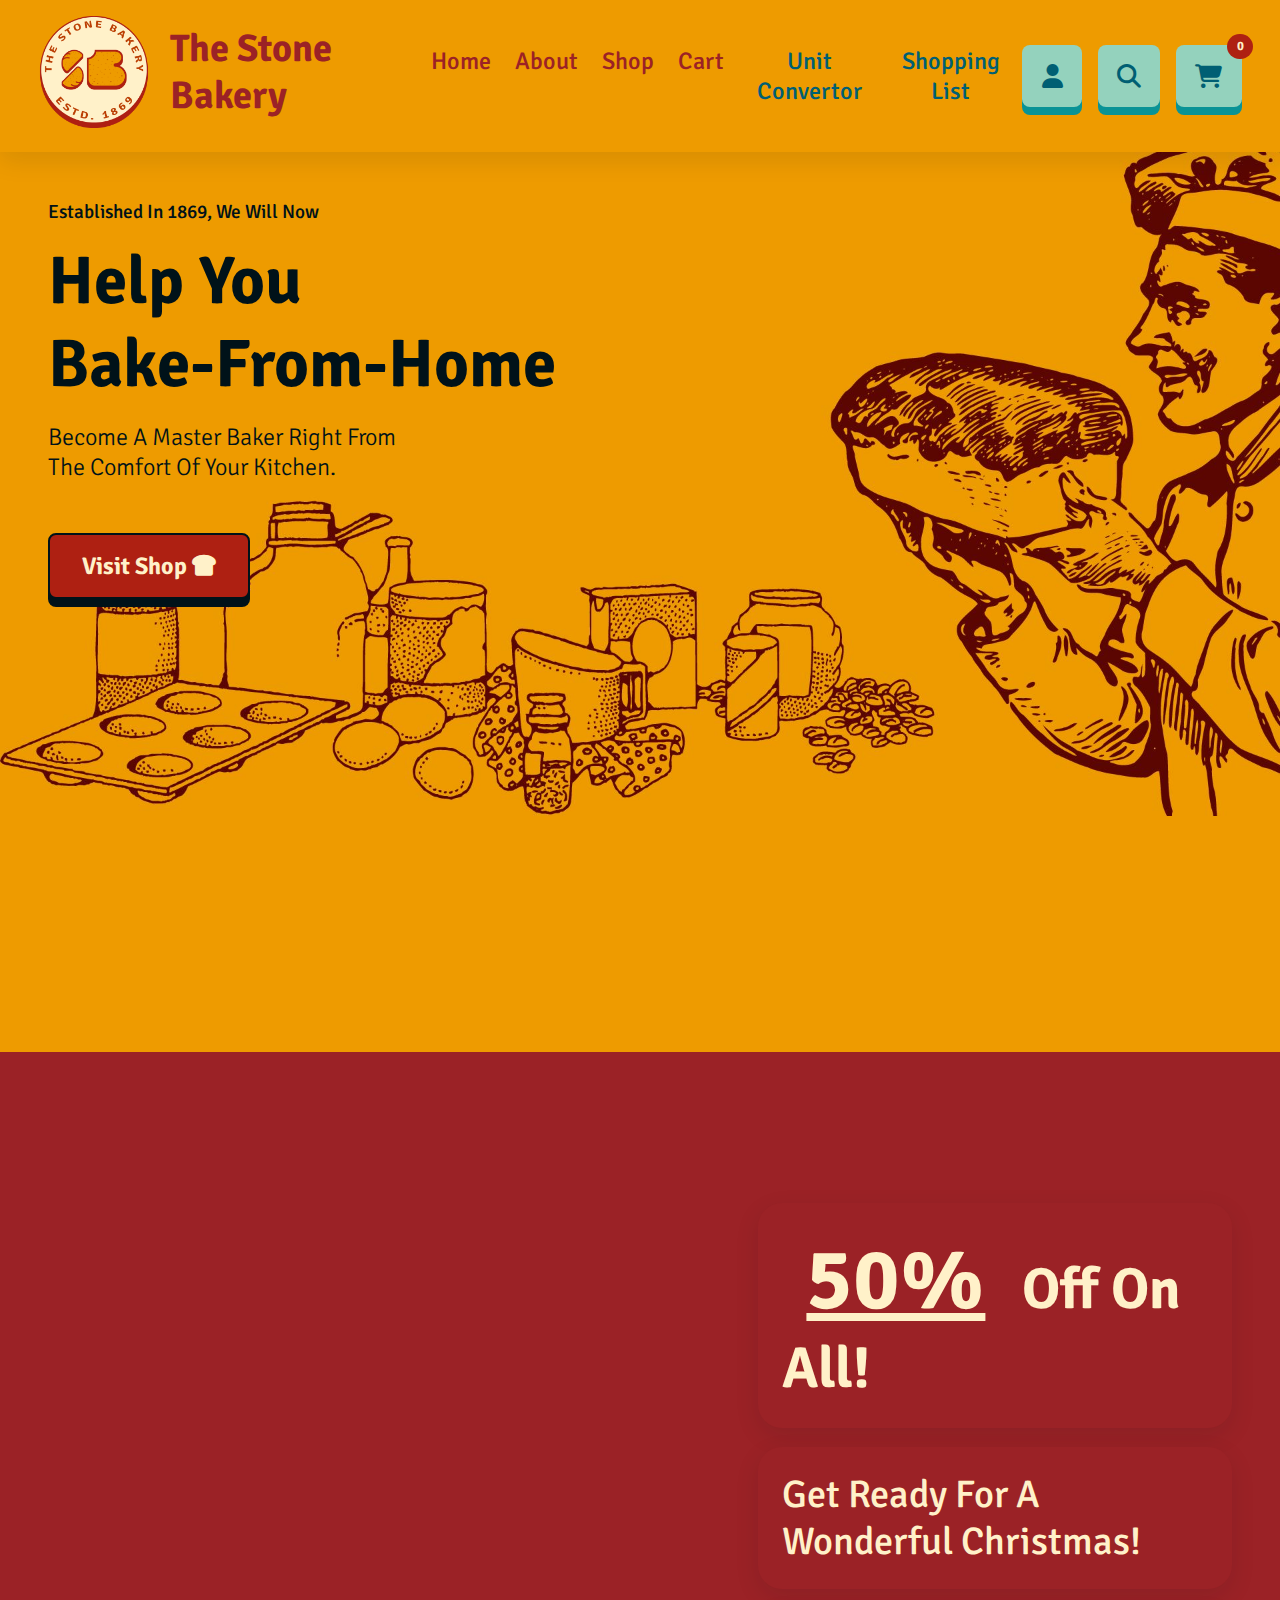
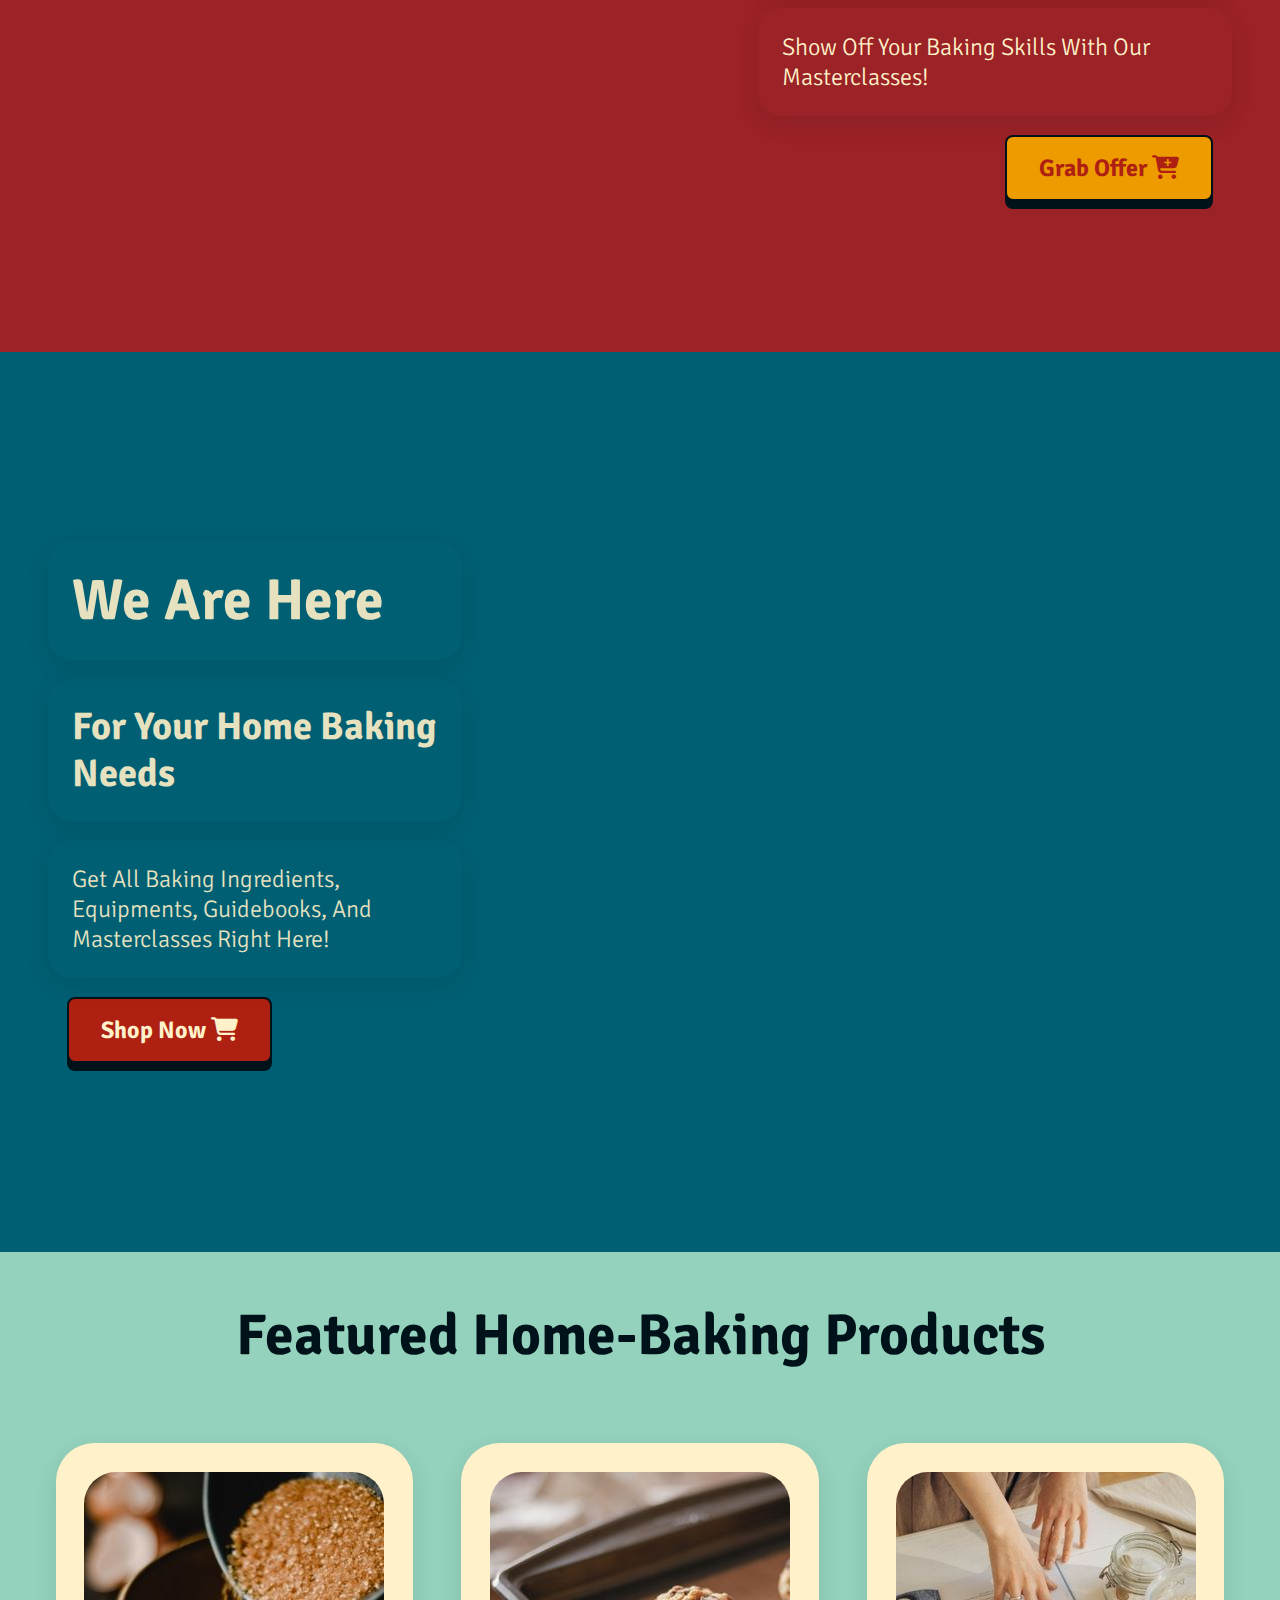
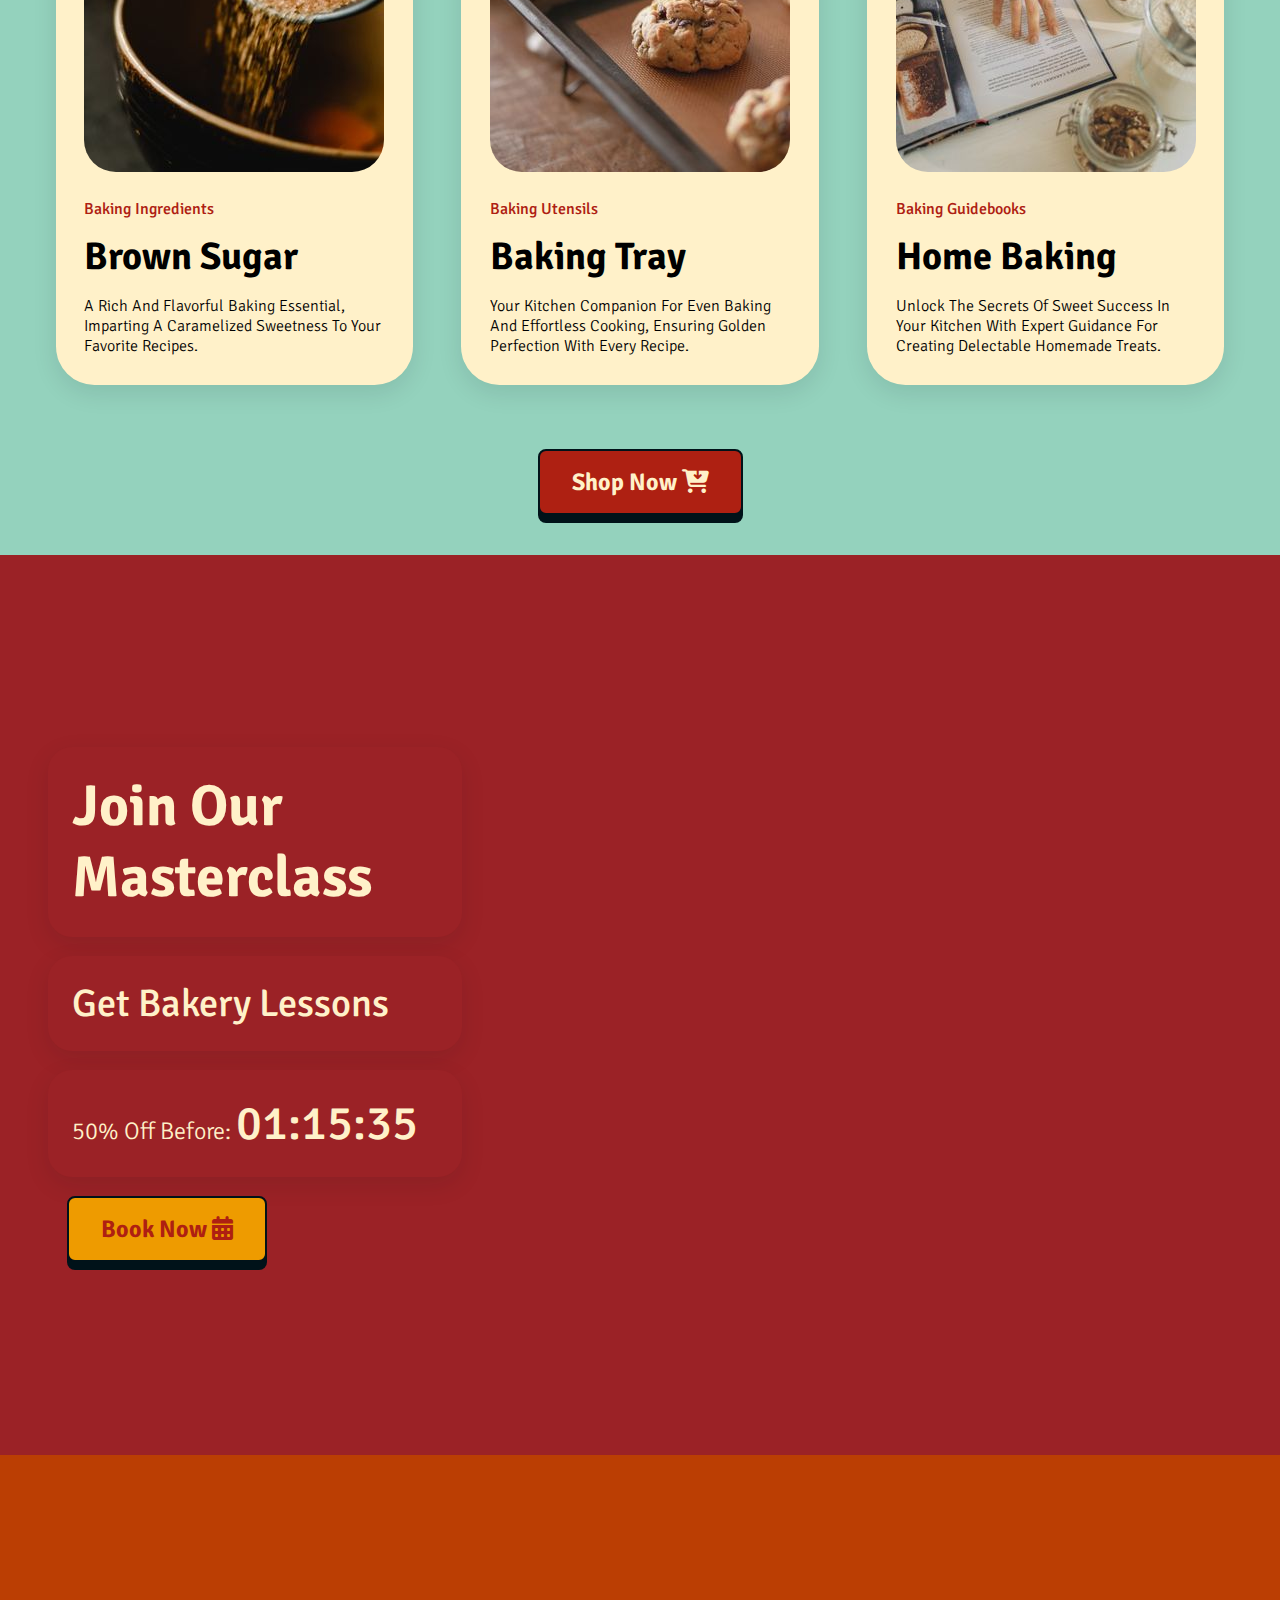
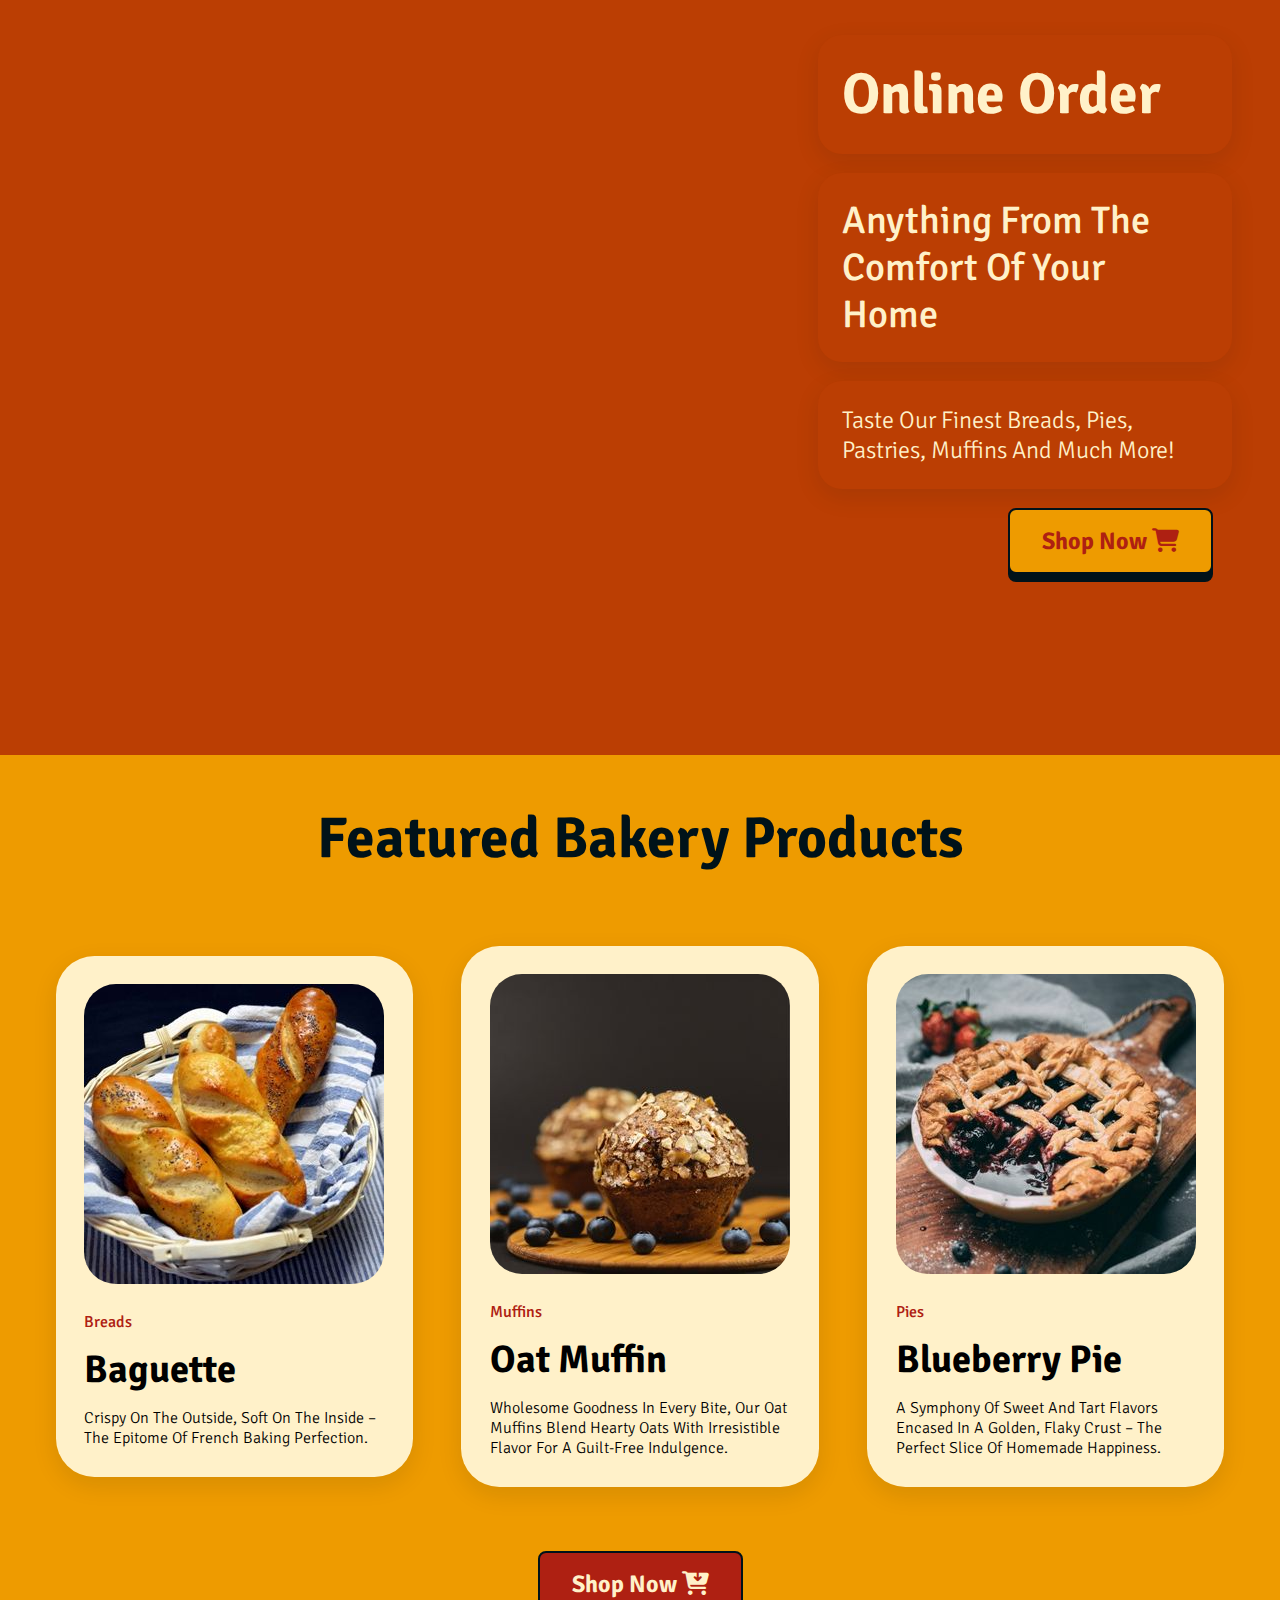
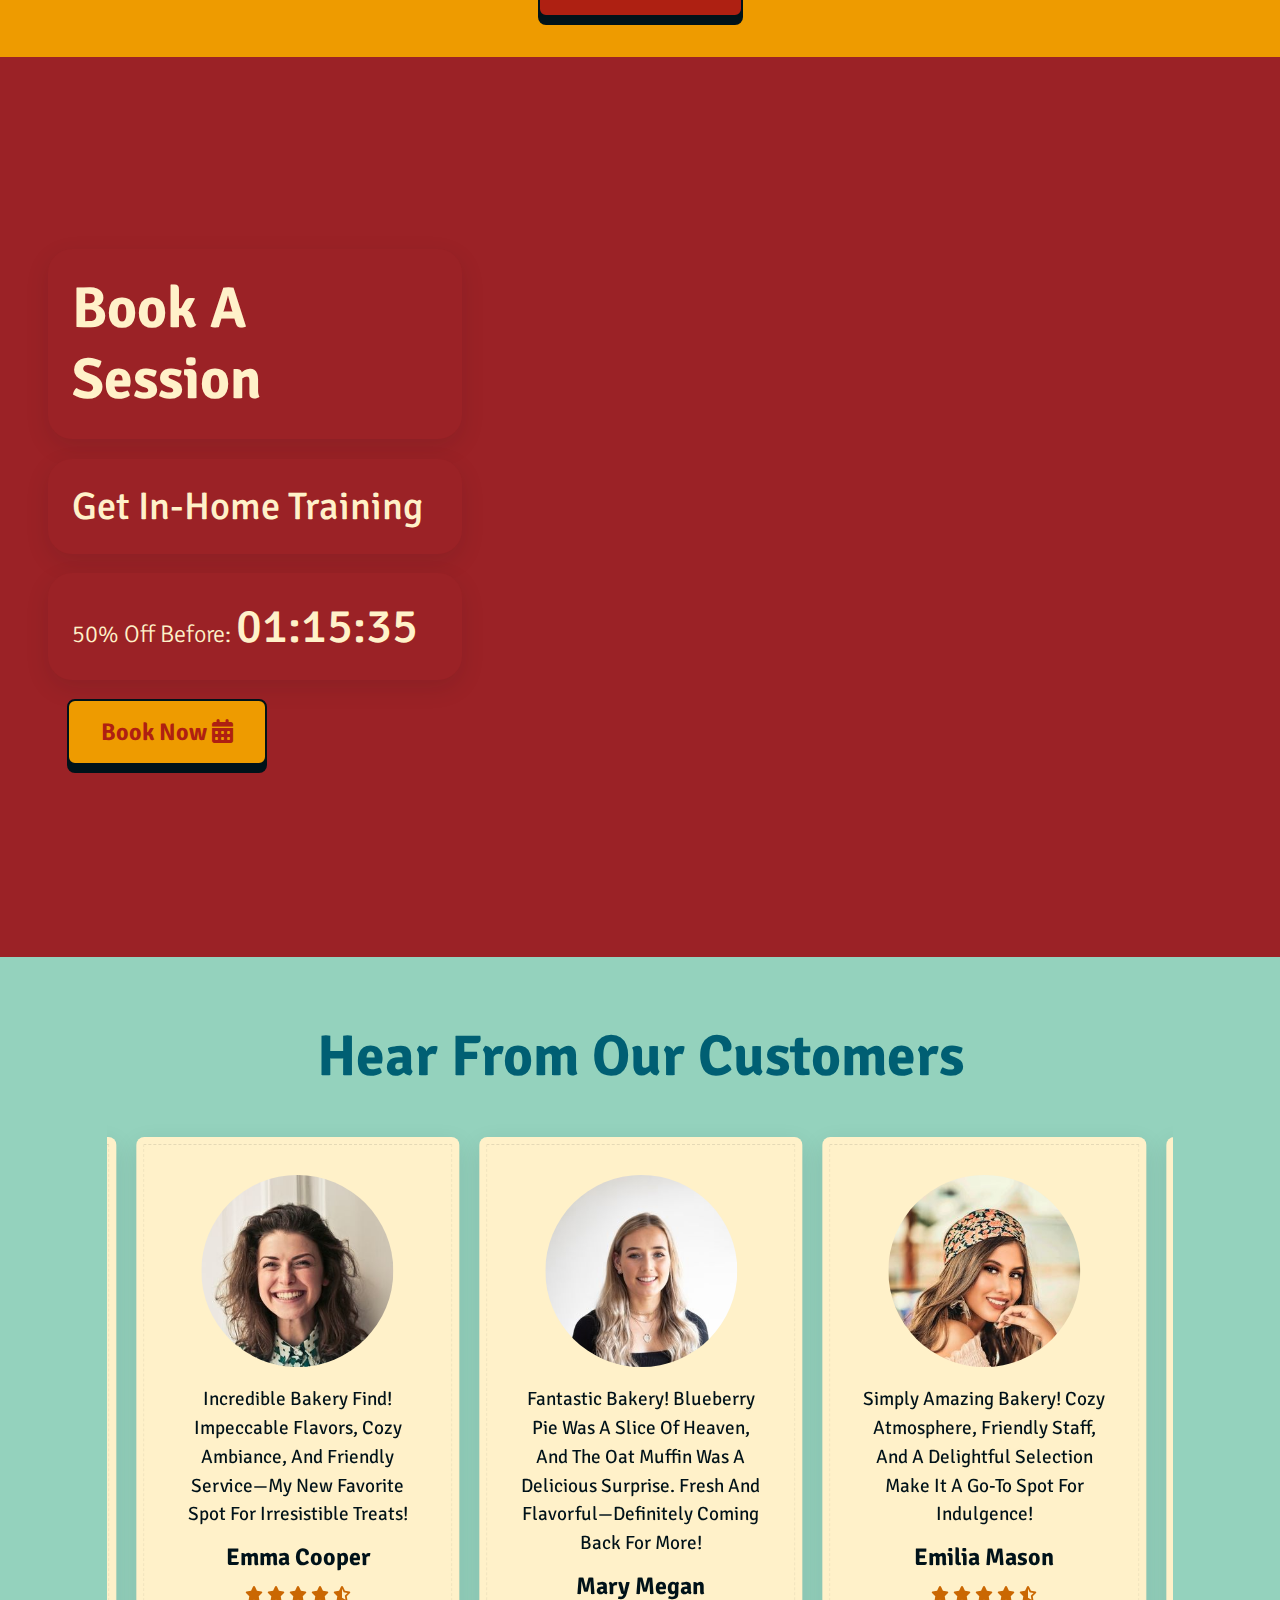
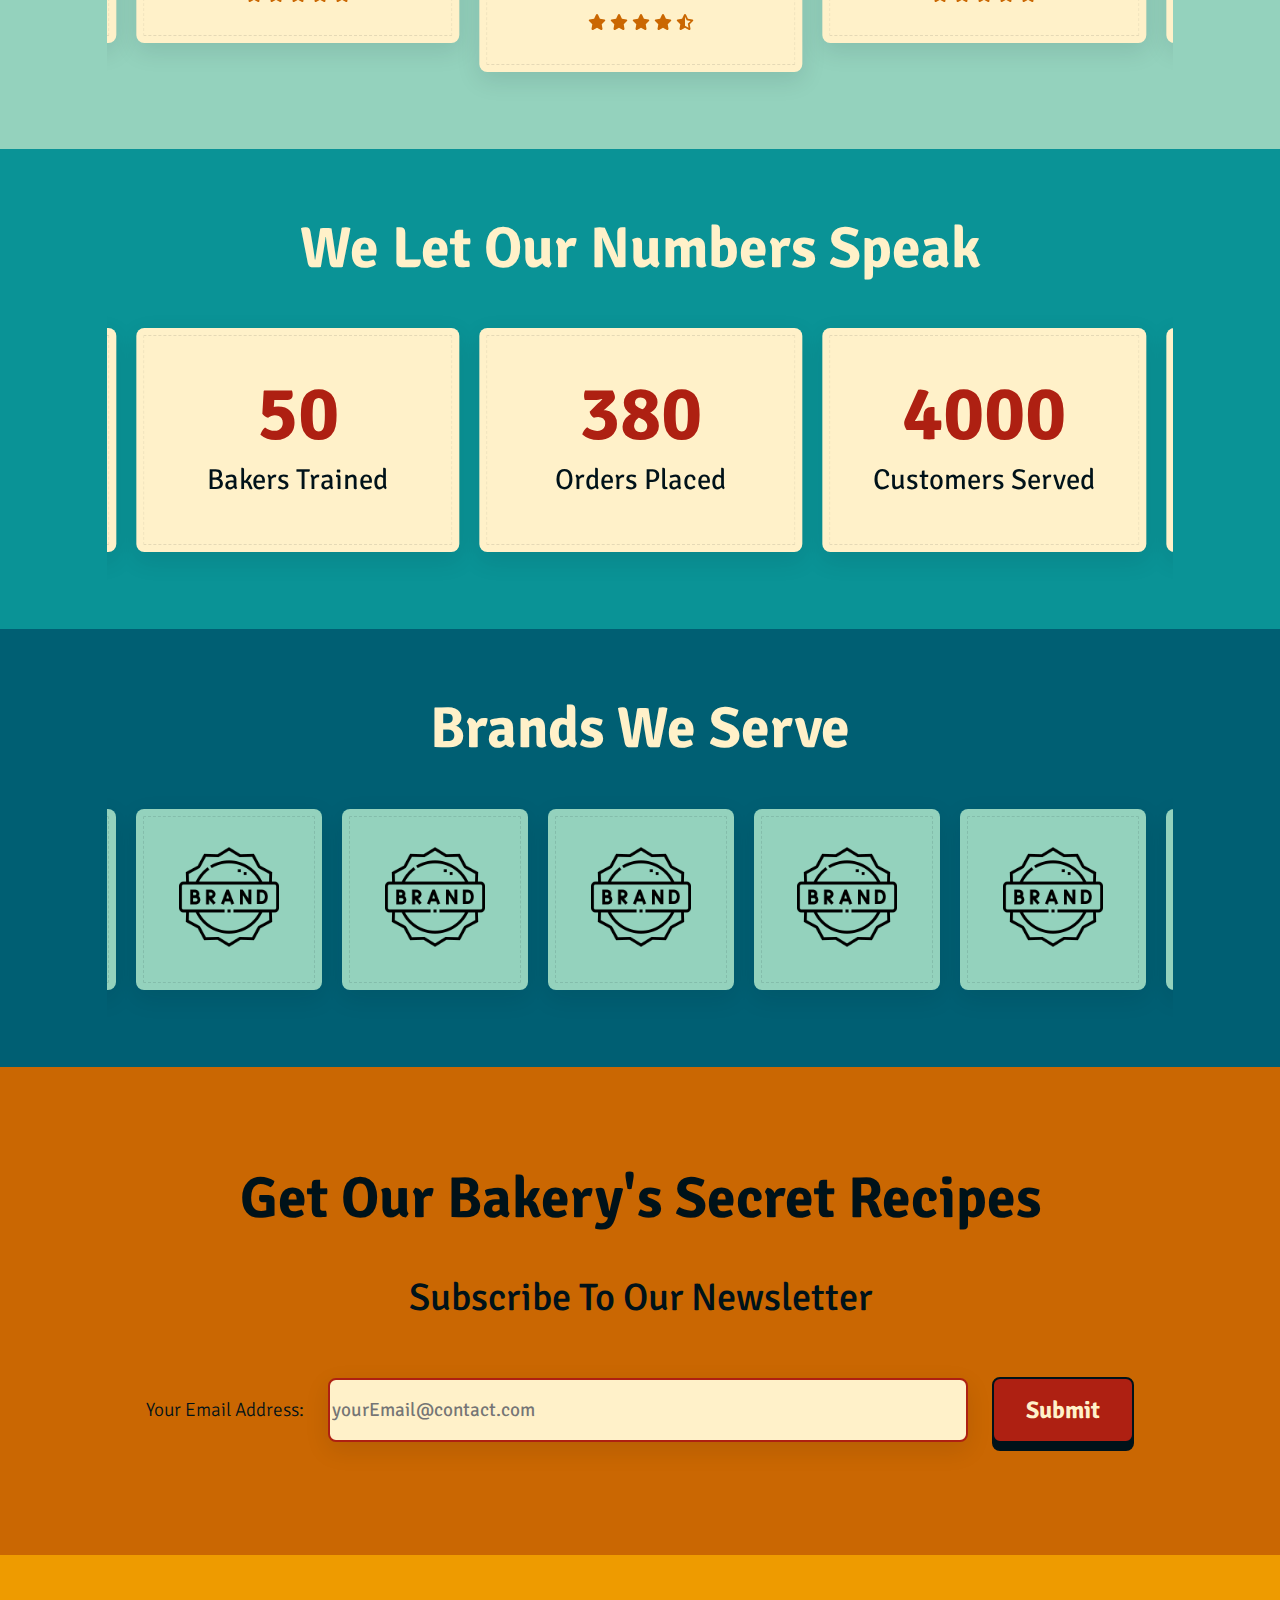
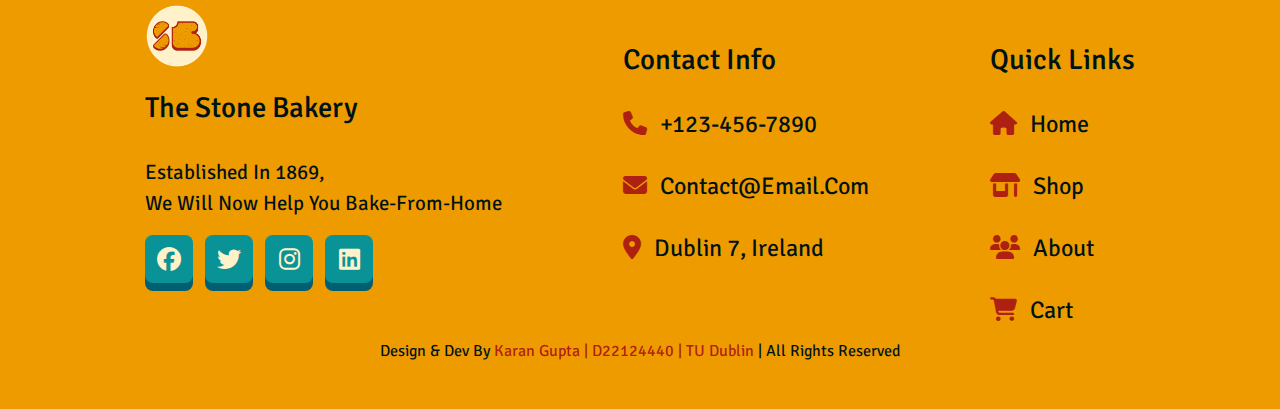
==== commit ab22199b: "Update index.html" ====
--- a/index.html
+++ b/index.html
@@ -434,8 +434,8 @@
             <h4>baking ingredients</h4>
             <h2>brown sugar</h2>
             <p>
-              product description Lorem ipsum dolor sit, amet consectetur
-              adipisicing elit.
+              A rich and flavorful baking essential, imparting a caramelized
+              sweetness to your favorite recipes.
             </p>
           </article>
           <article class="card" id="productCard">
@@ -444,8 +444,8 @@
             <h2>baking tray</h2>
 
             <p>
-              product description Lorem ipsum dolor sit, amet consectetur
-              adipisicing elit.
+              Your kitchen companion for even baking and effortless cooking,
+              ensuring golden perfection with every recipe.
             </p>
           </article>
           <article class="card" id="productCard">
@@ -453,8 +453,8 @@
             <h4>baking guidebooks</h4>
             <h2>Home baking</h2>
             <p>
-              product description Lorem ipsum dolor sit, amet consectetur
-              adipisicing elit.
+              Unlock the secrets of sweet success in your kitchen with expert
+              guidance for creating delectable homemade treats.
             </p>
           </article>
         </section>
@@ -509,8 +509,8 @@
             <h4>breads</h4>
             <h2>baguette</h2>
             <p>
-              product description Lorem ipsum dolor sit, amet consectetur
-              adipisicing elit. Temporibus, quod.
+              Crispy on the outside, soft on the inside – the epitome of French
+              baking perfection.
             </p>
           </article>
           <article class="card" id="productCard">
@@ -518,8 +518,8 @@
             <h4>muffins</h4>
             <h2>oat Muffin</h2>
             <p>
-              product description Lorem ipsum dolor sit, amet consectetur
-              adipisicing elit. Temporibus, quod.
+              Wholesome goodness in every bite, our oat muffins blend hearty
+              oats with irresistible flavor for a guilt-free indulgence.
             </p>
           </article>
           <article class="card" id="productCard">
@@ -527,8 +527,8 @@
             <h4>pies</h4>
             <h2>blueberry pie</h2>
             <p>
-              product description Lorem ipsum dolor sit, amet consectetur
-              adipisicing elit. Temporibus, quod.
+              A symphony of sweet and tart flavors encased in a golden, flaky
+              crust – the perfect slice of homemade happiness.
             </p>
           </article>
         </section>
@@ -564,8 +564,9 @@
             <article title="customer1" class="swiper-slide box">
               <img src="img/home-profile1.jpg" alt="customer" />
               <p>
-                Lorem ipsum dolor sit amet consectetur adipisicing elit. Lorem
-                ipsum dolor sit amet consectetur adipisicing elit.
+                Fantastic bakery! Blueberry pie was a slice of heaven, and the
+                oat muffin was a delicious surprise. Fresh and
+                flavorful—definitely coming back for more!
               </p>
               <h3>mary megan</h3>
               <article class="stars">
@@ -579,8 +580,8 @@
             <article title="customer2" class="swiper-slide box">
               <img src="img/home-profile2.jpg" alt="customer" />
               <p>
-                Lorem ipsum dolor sit amet consectetur adipisicing elit. Lorem
-                ipsum dolor sit amet consectetur adipisicing elit.
+                Simply amazing bakery! Cozy atmosphere, friendly staff, and a
+                delightful selection make it a go-to spot for indulgence!
               </p>
               <h3>emilia mason</h3>
               <article class="stars">
@@ -594,8 +595,8 @@
             <article title="customer3" class="swiper-slide box">
               <img src="img/home-profile3.jpg" alt="customer" />
               <p>
-                Lorem ipsum dolor sit amet consectetur adipisicing elit. Lorem
-                ipsum dolor sit amet consectetur adipisicing elit.
+                Visited the bakery and was blown away! Freshly baked goodness
+                and friendly service, I'll be a regular for sure!
               </p>
               <h3>pepper johnson</h3>
               <article class="stars">
@@ -609,8 +610,8 @@
             <article title="customer4" class="swiper-slide box">
               <img src="img/home-profile4.jpg" alt="customer" />
               <p>
-                Lorem ipsum dolor sit amet consectetur adipisicing elit. Lorem
-                ipsum dolor sit amet consectetur adipisicing elit.
+                Incredible bakery find! Impeccable flavors, cozy ambiance, and
+                friendly service—my new favorite spot for irresistible treats!
               </p>
               <h3>emma cooper</h3>
               <article class="stars">
@@ -634,23 +635,23 @@
         <article class="swiper numBox-slider">
           <article class="swiper-wrapper">
             <article title="num1" class="swiper-slide box">
-              <h3>3799</h3>
+              <h3>380</h3>
               <p>Orders Placed</p>
             </article>
             <article title="num2" class="swiper-slide box">
-              <h3>48999</h3>
+              <h3>4000</h3>
               <p>customers served</p>
             </article>
             <article title="num3" class="swiper-slide box">
-              <h3>129</h3>
+              <h3>150</h3>
               <p>recipes owned</p>
             </article>
             <article title="num4" class="swiper-slide box">
-              <h3>151</h3>
+              <h3>100</h3>
               <p>Years of baking</p>
             </article>
             <article title="num5" class="swiper-slide box">
-              <h3>169</h3>
+              <h3>50</h3>
               <p>bakers trained</p>
             </article>
           </article>
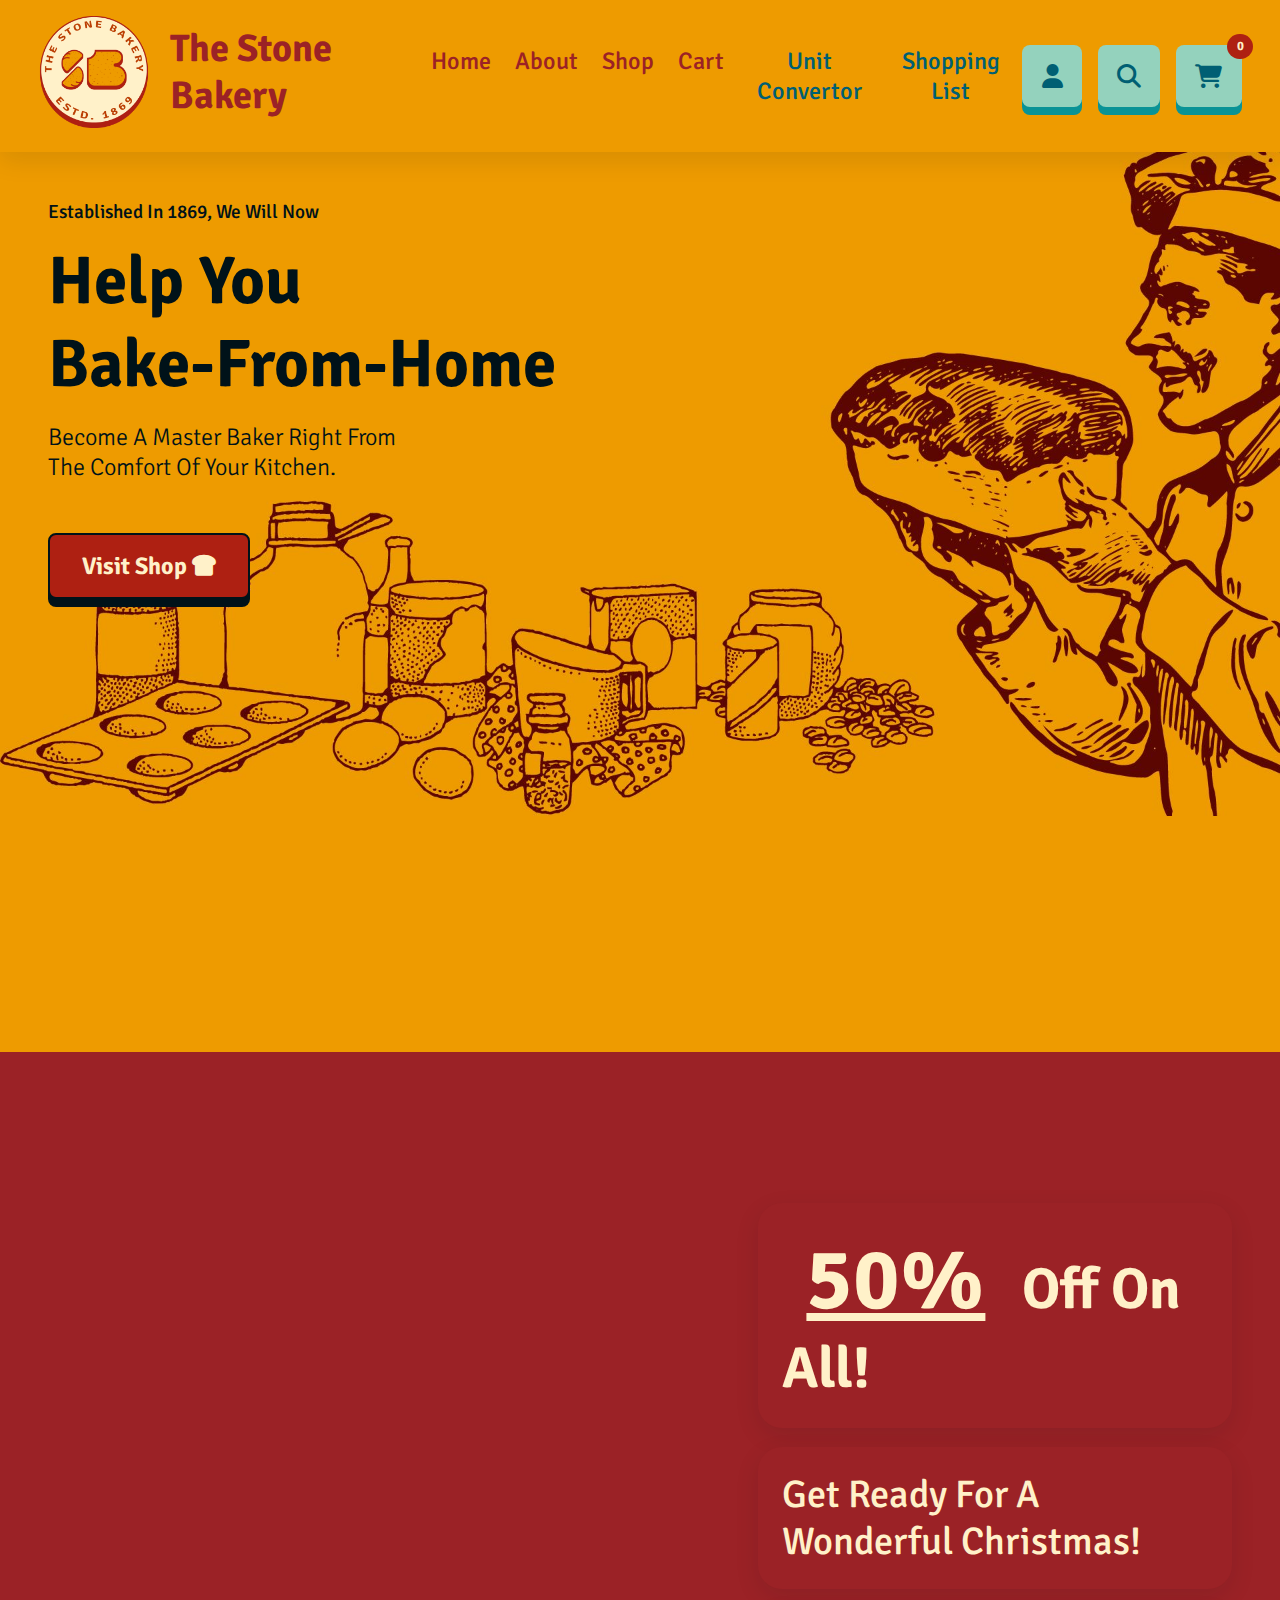
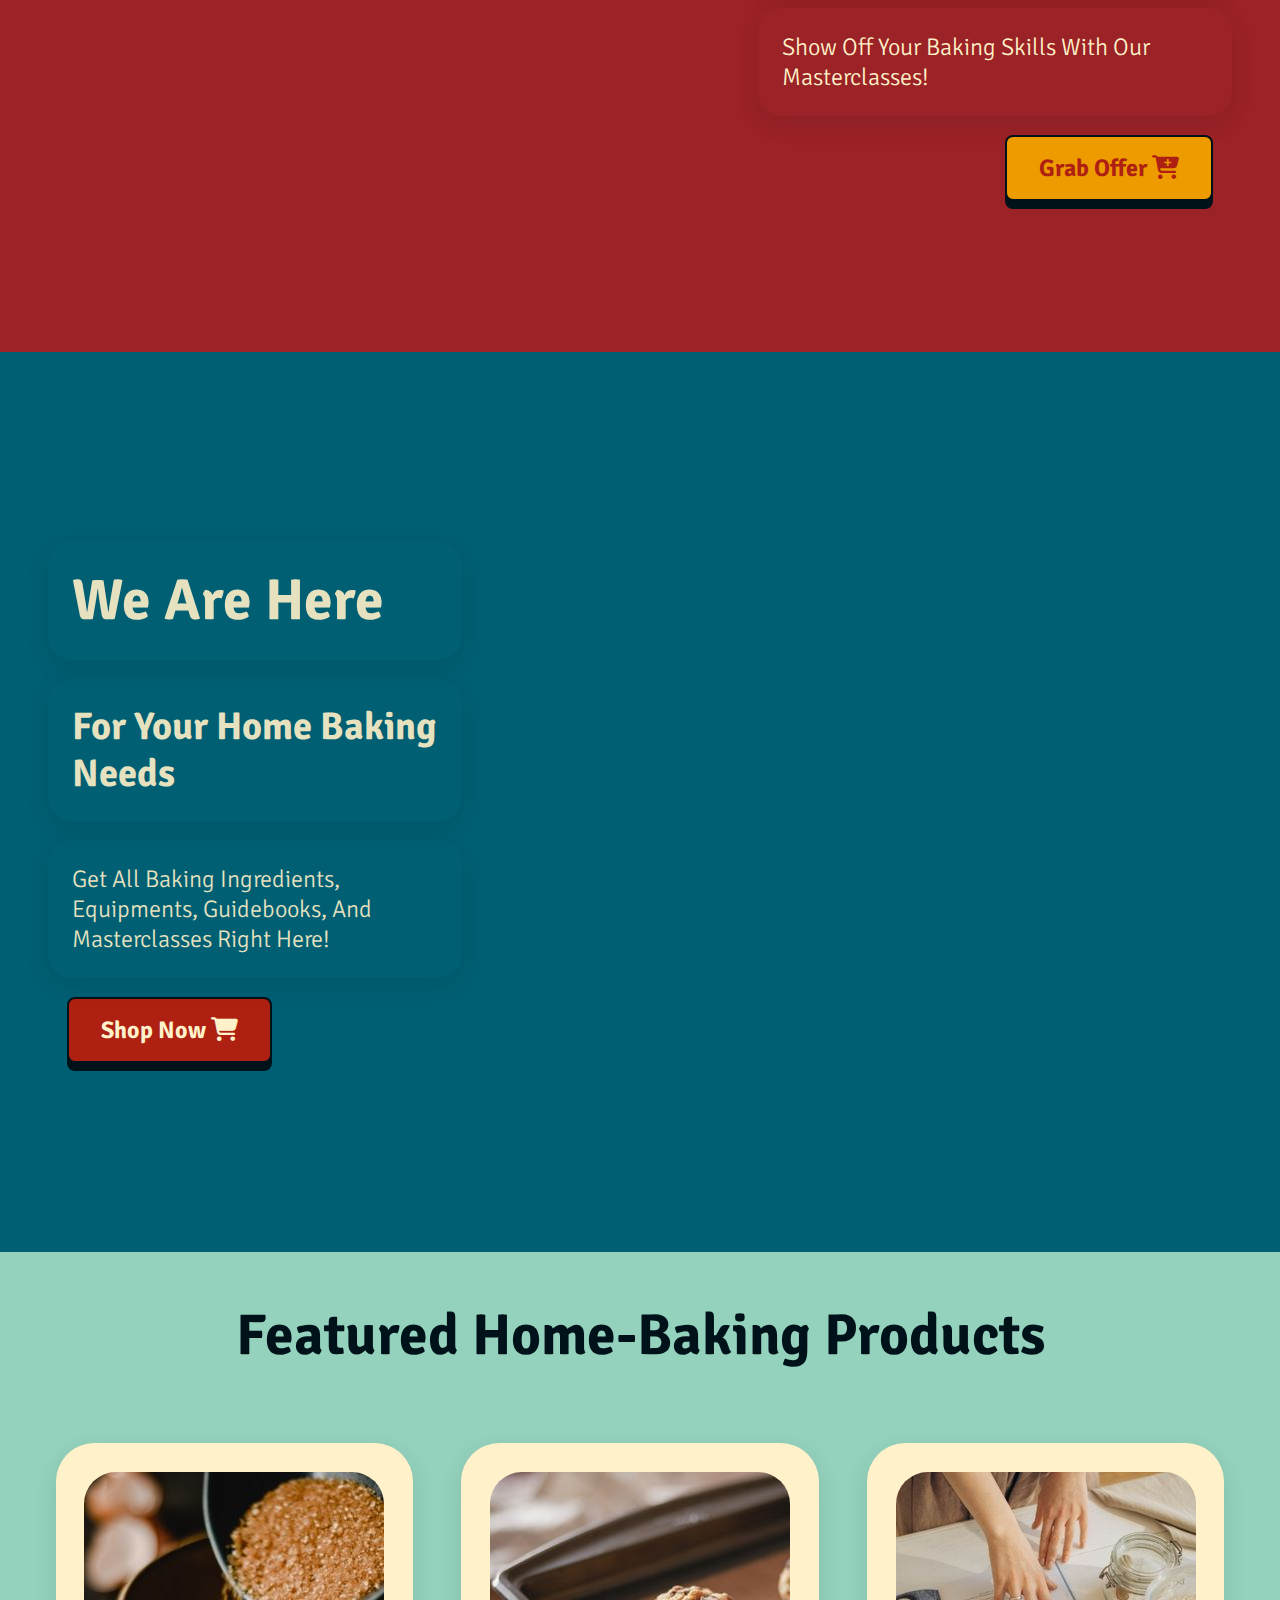
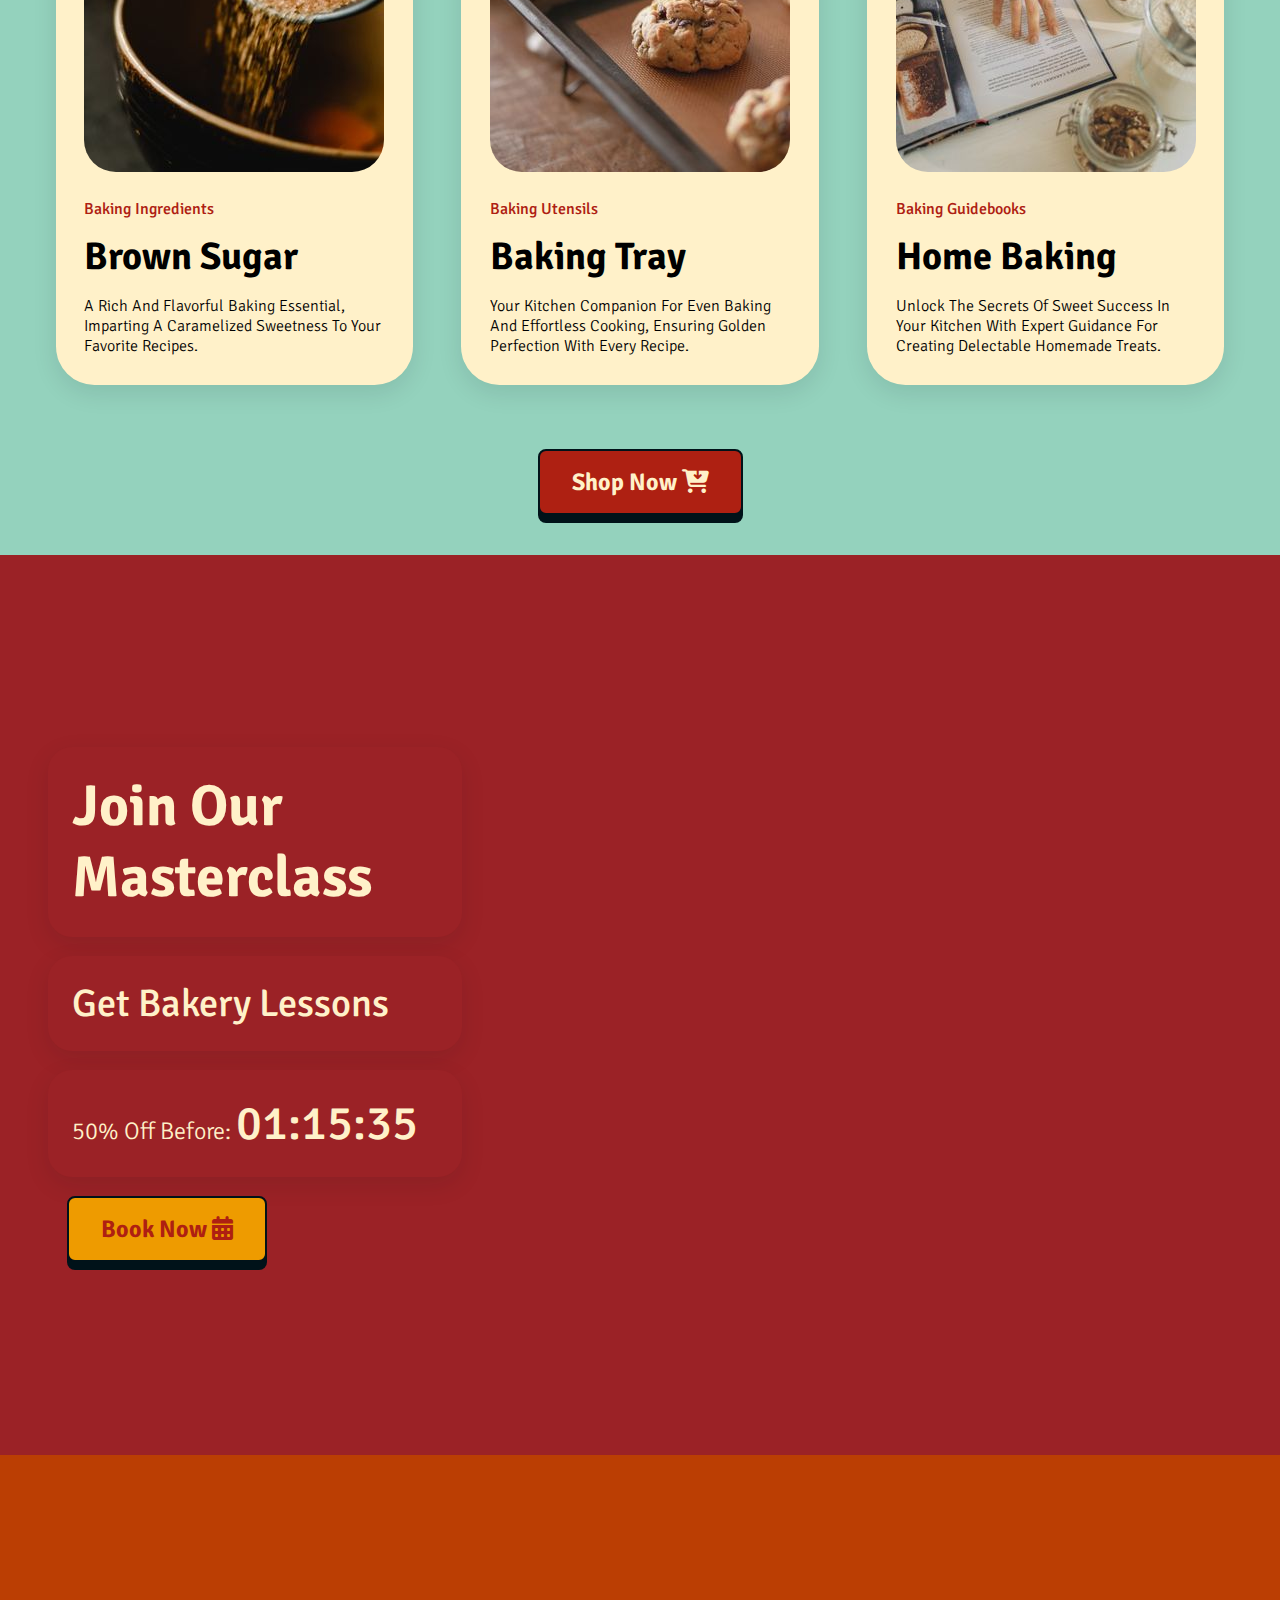
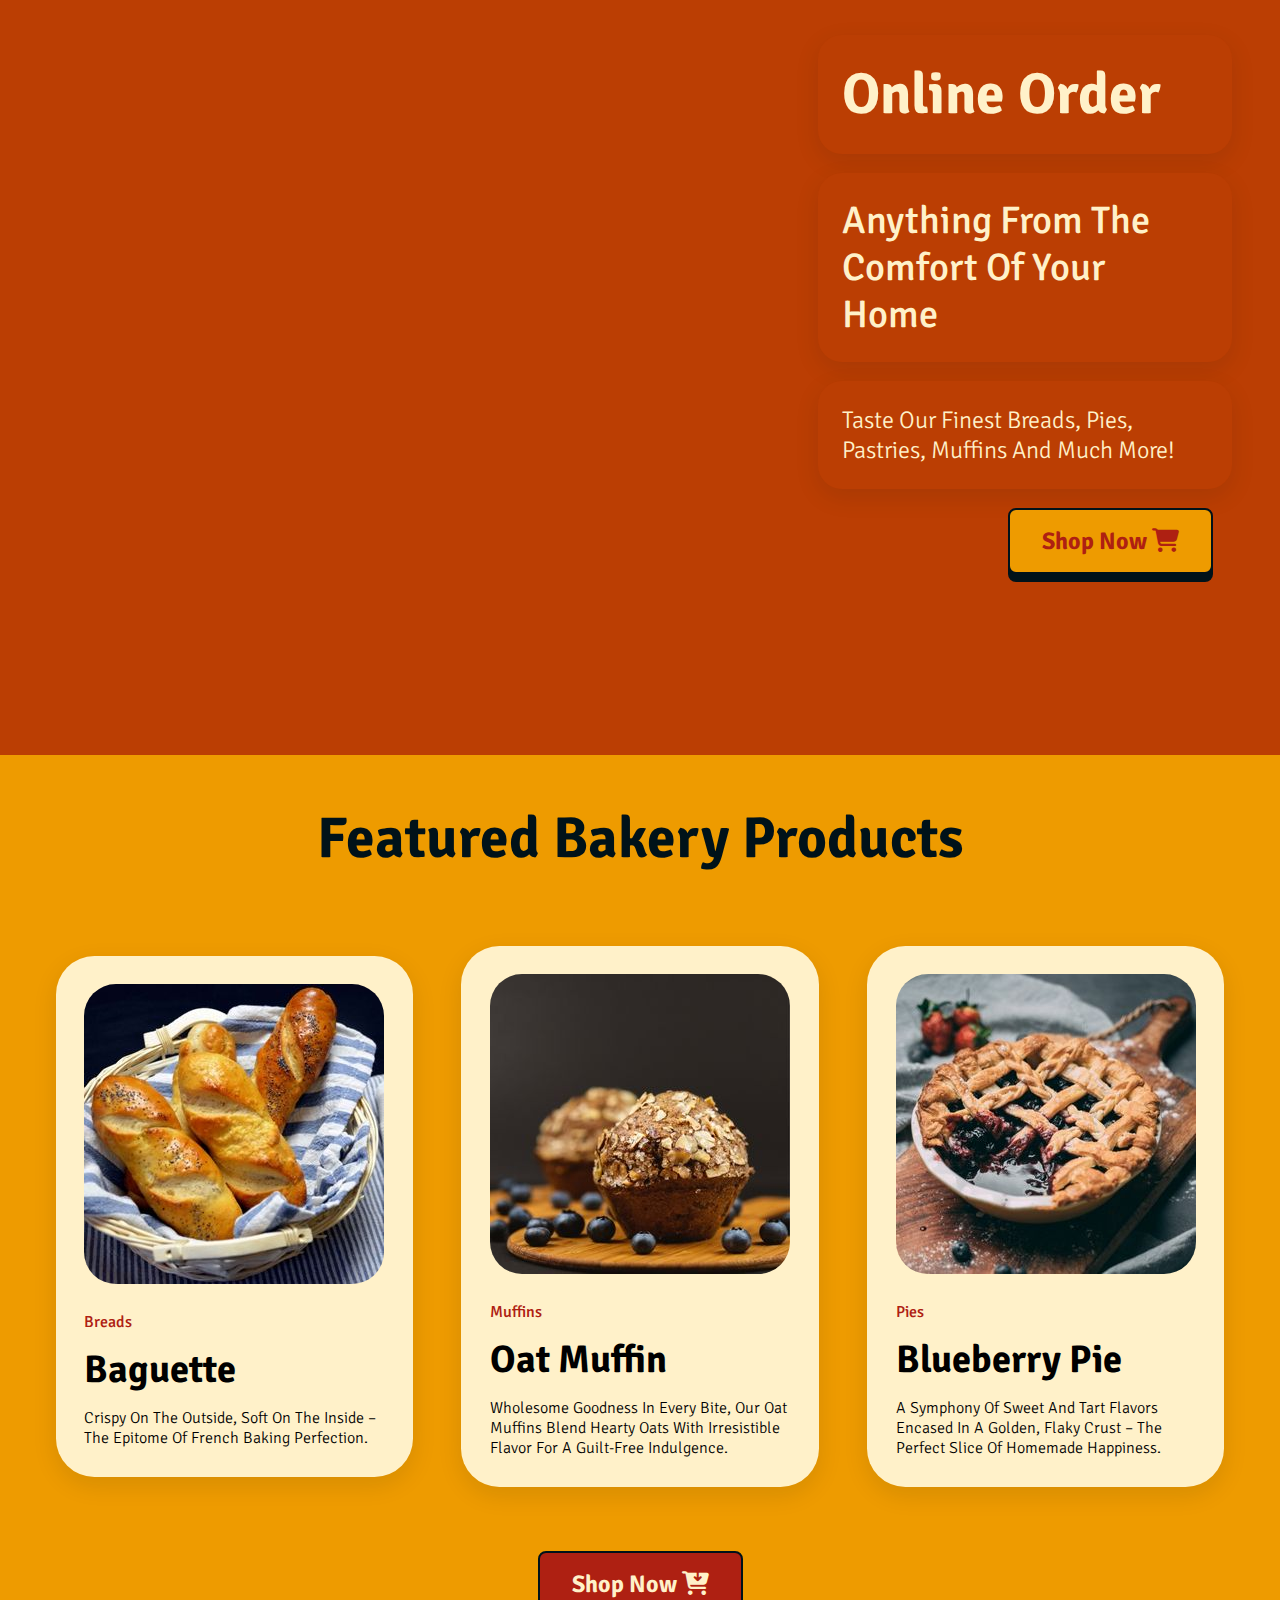
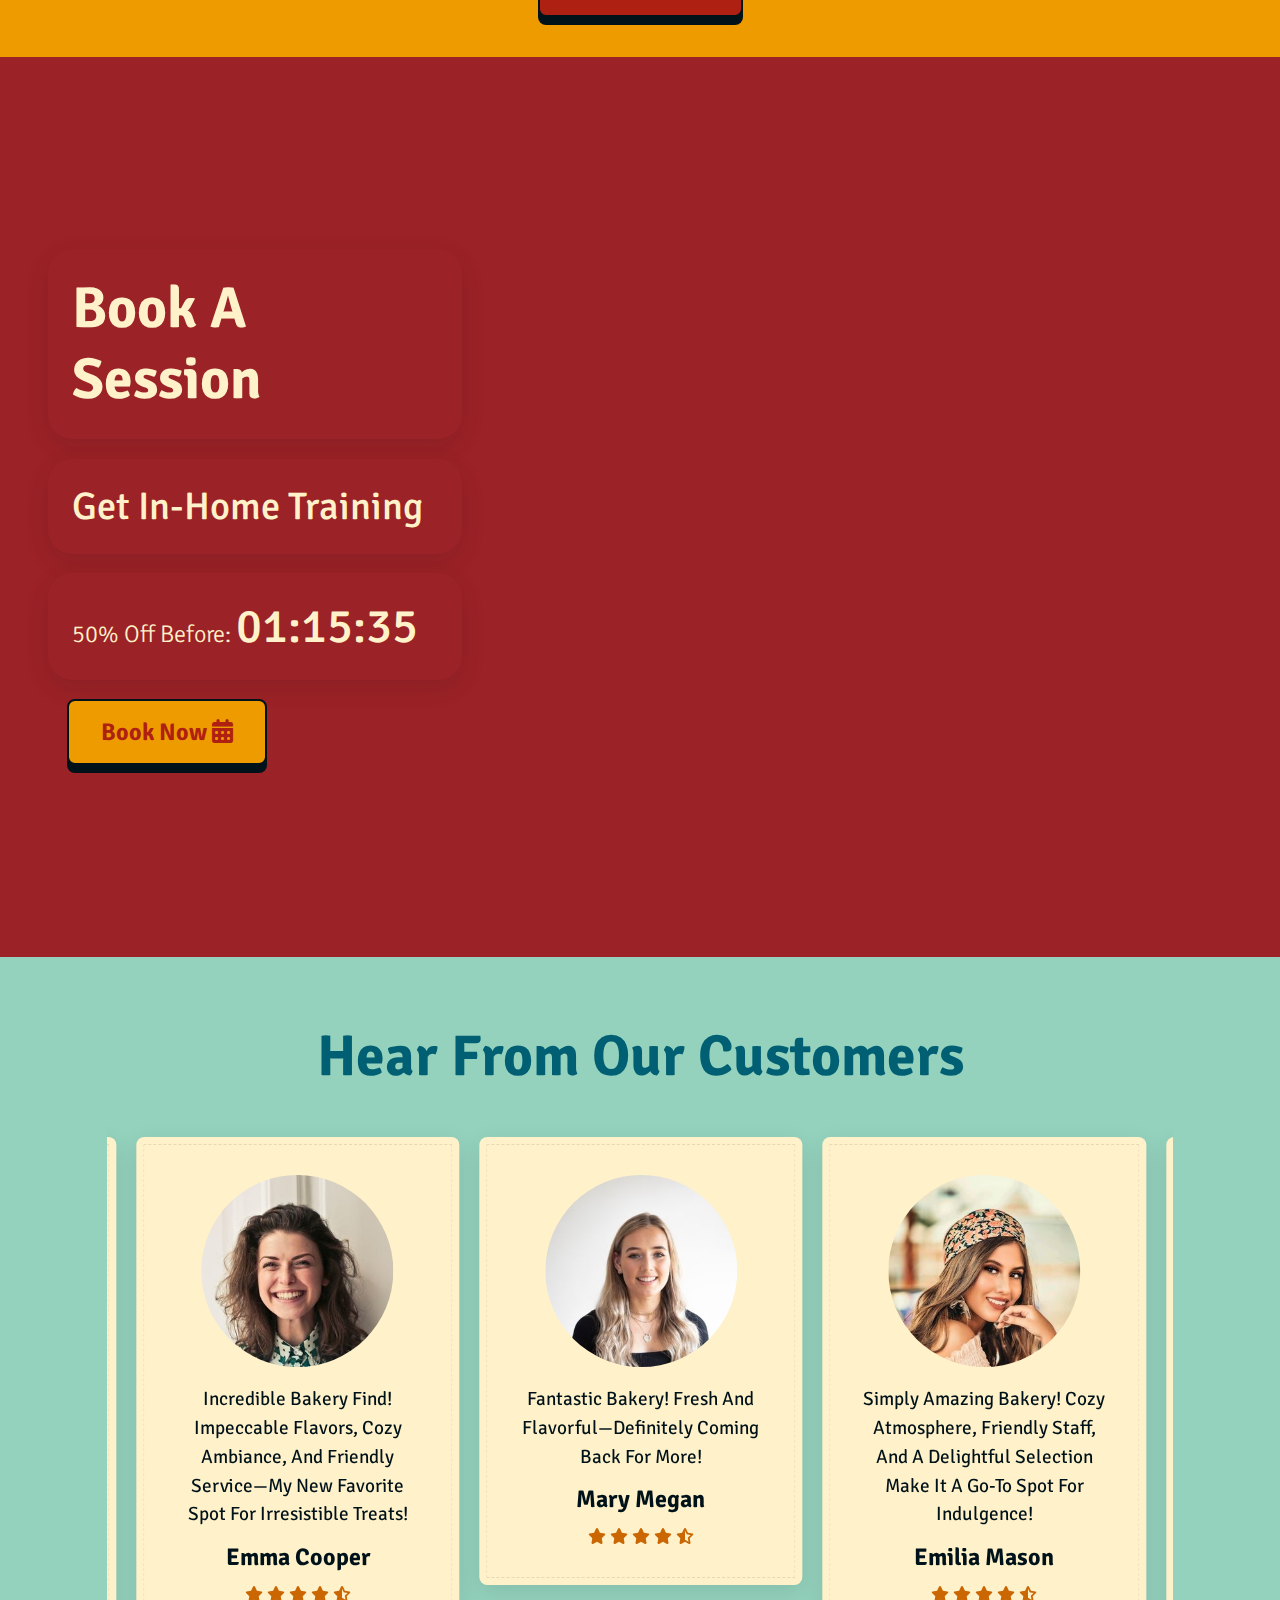
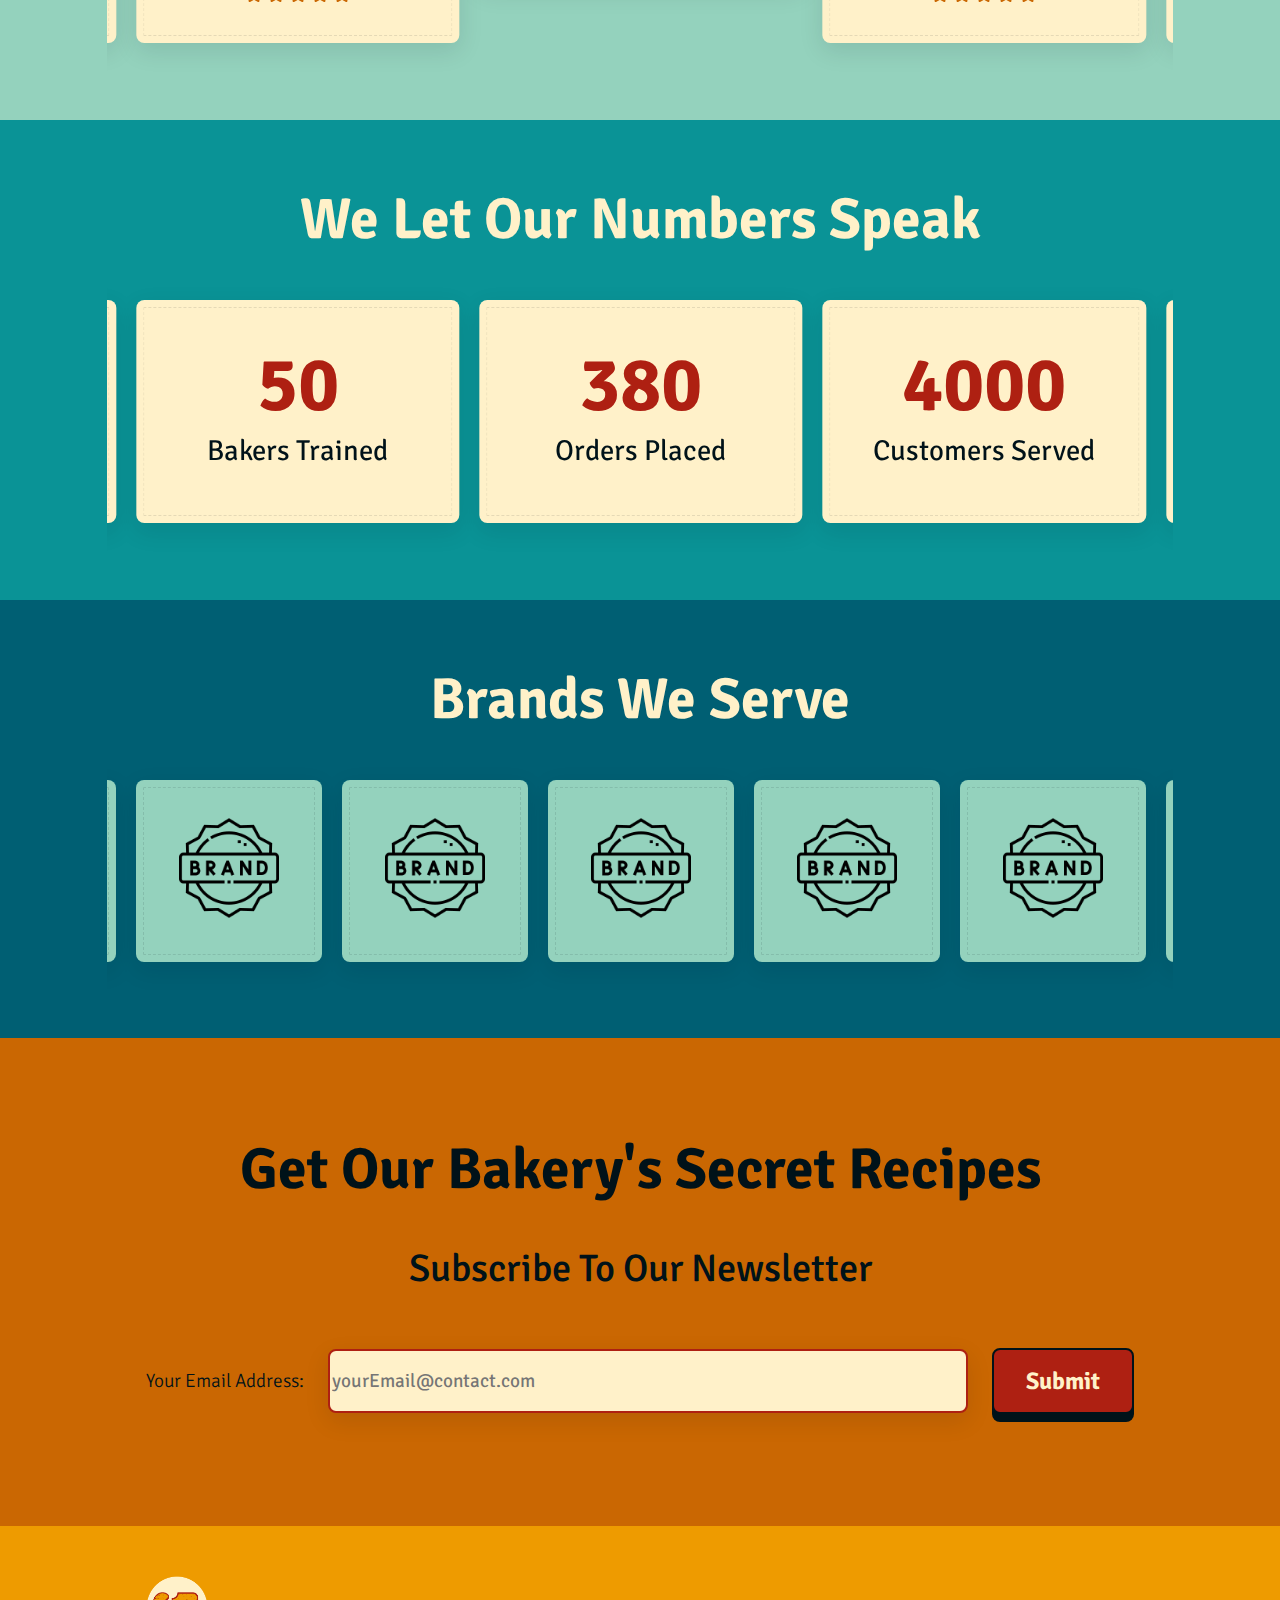
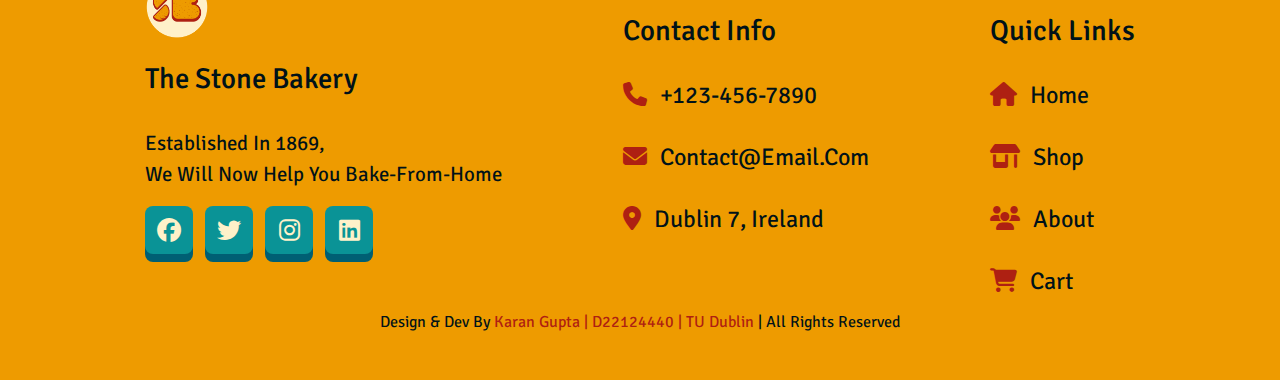
==== commit e71d0d6e: "Update index.html" ====
--- a/index.html
+++ b/index.html
@@ -564,8 +564,7 @@
             <article title="customer1" class="swiper-slide box">
               <img src="img/home-profile1.jpg" alt="customer" />
               <p>
-                Fantastic bakery! Blueberry pie was a slice of heaven, and the
-                oat muffin was a delicious surprise. Fresh and
+                Fantastic bakery! Fresh and
                 flavorful—definitely coming back for more!
               </p>
               <h3>mary megan</h3>
